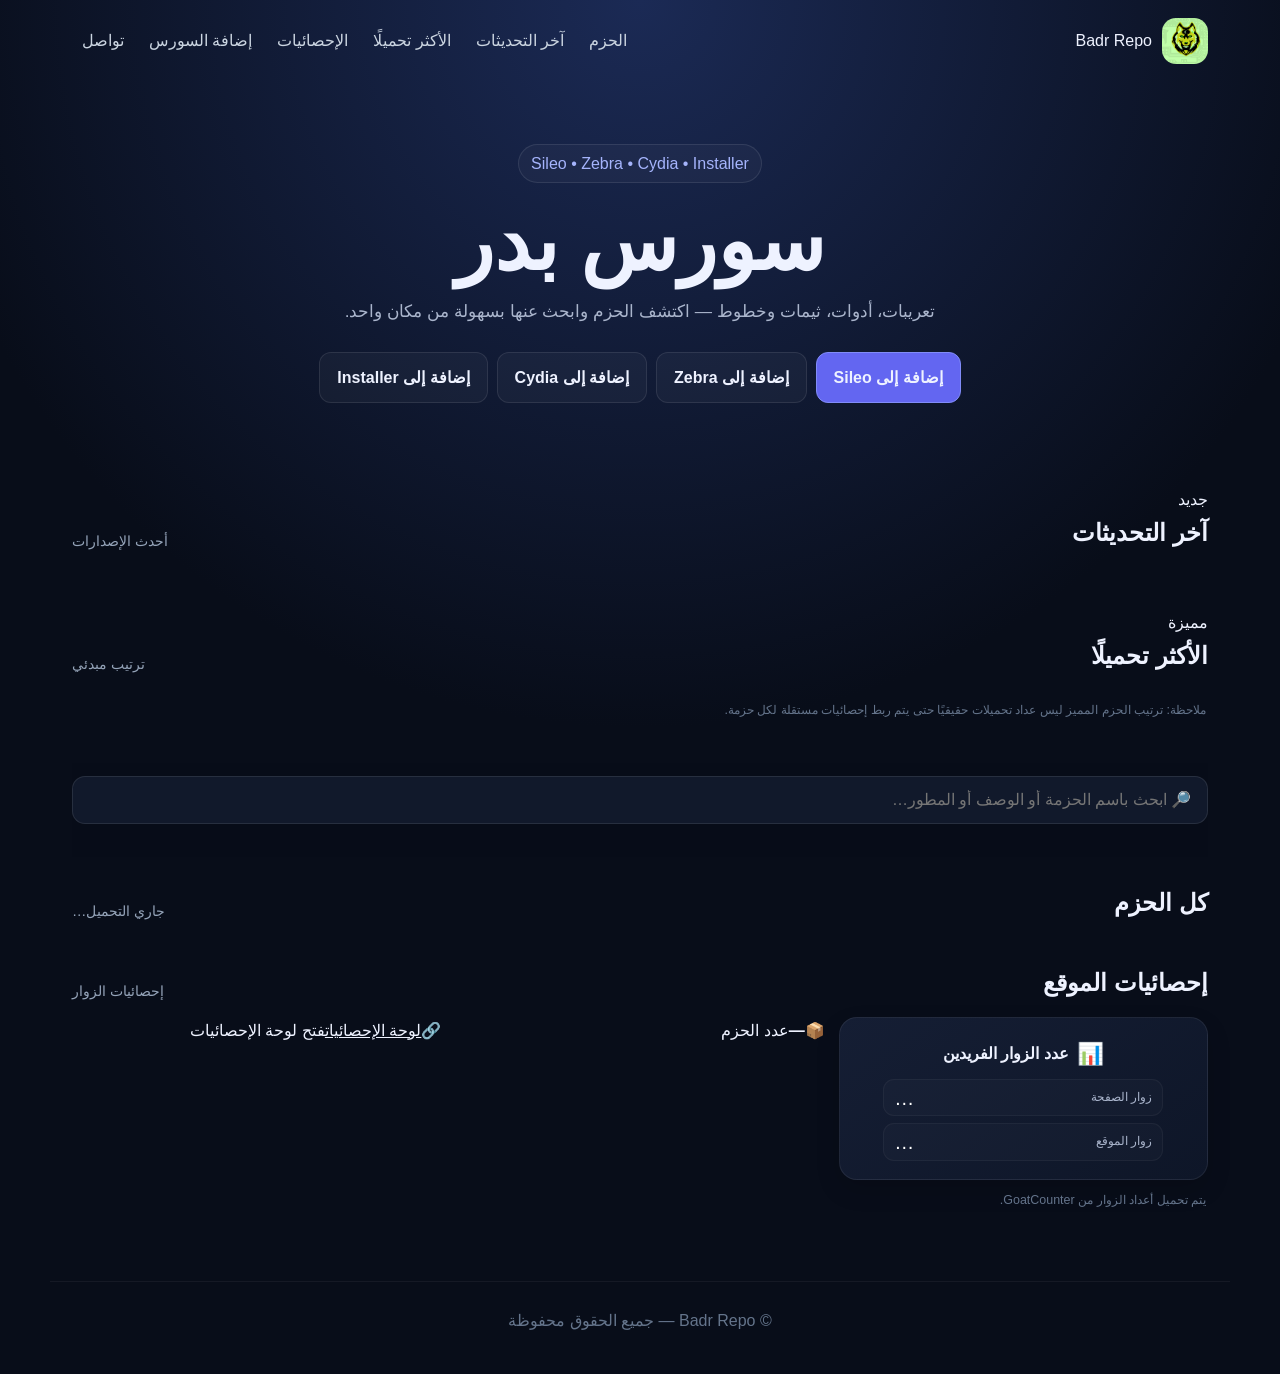
==== index.html @ e394b95b "Restore homepage to original layout while keeping visitor statistics" ====
<!doctype html>
<html lang="ar" dir="rtl">
<head>
  <meta charset="utf-8">
  <meta name="viewport" content="width=device-width,initial-scale=1">
  <meta name="referrer" content="strict-origin-when-cross-origin">
  <meta http-equiv="Content-Security-Policy" content="default-src 'self';img-src 'self' https: data:;style-src 'self' 'unsafe-inline';script-src 'self' https://gc.zgo.at;connect-src 'self' https://badr170.goatcounter.com;frame-src https://badr170.goatcounter.com;frame-ancestors 'none';base-uri 'self';form-action 'self';object-src 'none';upgrade-insecure-requests">
  <meta name="description" content="سورس بدر - تعريبات وأدوات وثيمات وخطوط لأجهزة iOS">
  <title>سورس بدر | Badr Repo</title>
  <link rel="icon" href="assets/images/Neutronfile.png">
  <link rel="stylesheet" href="assets/css/repo.css?v=4">
</head>
<body>
  <div class="repo">
    <nav class="nav">
      <a class="brand" href="./"><img src="assets/images/logo.png" alt="شعار بدر"><span>Badr Repo</span></a>
      <div class="nav-links"><a href="#packages">الحزم</a><a href="#updates">آخر التحديثات</a><a href="#popular">الأكثر تحميلًا</a><a href="#stats">الإحصائيات</a><a href="#add">إضافة السورس</a><a href="https://t.me/BadrBedrro" rel="noopener noreferrer">تواصل</a></div>
    </nav>
    <header class="hero">
      <span class="badge">Sileo • Zebra • Cydia • Installer</span>
      <h1>سورس بدر</h1>
      <p>تعريبات، أدوات، ثيمات وخطوط — اكتشف الحزم وابحث عنها بسهولة من مكان واحد.</p>
      <div id="add" class="actions">
        <a class="btn primary" href="sileo://source/https://badr170.github.io/deno/">إضافة إلى Sileo</a>
        <a class="btn" href="zbra://sources/add/https://badr170.github.io/deno/">إضافة إلى Zebra</a>
        <a class="btn" href="cydia://url/https://cydia.saurik.com/api/share#?source=https://badr170.github.io/deno/">إضافة إلى Cydia</a>
        <a class="btn" href="installer://add/repo=https://badr170.github.io/deno/">إضافة إلى Installer</a>
      </div>
    </header>
    <main id="packages" class="wrap">
      <section id="updates" class="feature-section" aria-labelledby="updates-title">
        <div class="section-head feature-head"><div><span class="eyebrow">جديد</span><h2 id="updates-title">آخر التحديثات</h2></div><span class="count">أحدث الإصدارات</span></div>
        <div id="updates-grid" class="feature-grid" aria-live="polite"></div>
      </section>
      <section id="popular" class="feature-section" aria-labelledby="popular-title">
        <div class="section-head feature-head"><div><span class="eyebrow">مميزة</span><h2 id="popular-title">الأكثر تحميلًا</h2></div><span class="count">ترتيب مبدئي</span></div>
        <div id="popular-grid" class="feature-grid" aria-live="polite"></div>
        <p class="section-note">ملاحظة: ترتيب الحزم المميز ليس عداد تحميلات حقيقيًا حتى يتم ربط إحصائيات مستقلة لكل حزمة.</p>
      </section>
      <section class="package-section">
        <div class="toolbar"><input id="package-search" class="search" type="search" placeholder="🔎 ابحث باسم الحزمة أو الوصف أو المطور…" autocomplete="off" spellcheck="false"><div id="filters" class="filters" aria-label="تصنيفات الحزم"></div></div>
        <div class="section-head"><h2>كل الحزم</h2><span id="count" class="count">جاري التحميل…</span></div>
        <section id="package-grid" class="grid" aria-live="polite"></section>
      </section>
      <section id="stats" class="stats-section" aria-labelledby="stats-title">
        <div class="section-head"><div><h2 id="stats-title">إحصائيات الموقع</h2></div><span class="count">إحصائيات الزوار</span></div>
        <div class="stats-grid">
          <div class="stat-card visit-stat-card" aria-label="إحصائيات الزوار الفريدين">
            <div class="visit-stat-header"><span class="stat-icon">📊</span><strong>عدد الزوار الفريدين</strong></div>
            <div class="visit-count-row"><span class="visit-count-label">زوار الصفحة</span><span id="goatcounter-page-count" class="visit-count-number" aria-live="polite">…</span></div>
            <div class="visit-count-row"><span class="visit-count-label">زوار الموقع</span><span id="goatcounter-total-count" class="visit-count-number" aria-live="polite">…</span></div>
          </div>
          <div class="stat-card"><span class="stat-icon">📦</span><strong id="package-total">—</strong><span>عدد الحزم</span></div>
          <div class="stat-card"><span class="stat-icon">🔗</span><a href="https://badr170.goatcounter.com/" target="_blank" rel="noopener noreferrer">لوحة الإحصائيات</a><span>فتح لوحة الإحصائيات</span></div>
        </div>
        <p id="stats-status" class="section-note">يتم تحميل أعداد الزوار من GoatCounter.</p>
      </section>
    </main>
    <footer class="footer">© Badr Repo — جميع الحقوق محفوظة</footer>
  </div>
  <noscript><div class="noscript">يجب تفعيل JavaScript لعرض الحزم والبحث والتصنيفات.</div></noscript>
  <script data-goatcounter="https://badr170.goatcounter.com/count" async src="https://gc.zgo.at/count.js"></script>
  <script src="assets/js/repo.js?v=11"></script>
</body>
</html>
---- assets/css/repo.css ----
*{box-sizing:border-box}html{scroll-behavior:smooth}body{margin:0;font-family:-apple-system,BlinkMacSystemFont,"Segoe UI",Tahoma,Arial,sans-serif;background:#080d19;color:#eef2ff;line-height:1.7}.repo{min-height:100vh;background:radial-gradient(circle at top,#1b2a55,#080d19 48%)}a{color:inherit}.nav,.hero,.wrap,.footer{max-width:1180px;margin:auto;padding-left:22px;padding-right:22px}.nav{padding-top:18px;padding-bottom:18px;display:flex;justify-content:space-between;align-items:center;gap:16px}.brand{display:flex;align-items:center;gap:10px;text-decoration:none}.brand img{width:46px;height:46px;border-radius:14px}.nav-links{display:flex;gap:5px;flex-wrap:wrap}.nav-links a{padding:8px 10px;border-radius:10px;text-decoration:none;color:#cbd5e1}.nav-links a:hover{background:#ffffff12;color:white}.hero{text-align:center;padding-top:62px;padding-bottom:45px}.badge{display:inline-block;padding:5px 12px;border:1px solid #ffffff18;border-radius:99px;color:#a5b4fc;background:#ffffff08}.hero h1{font-size:clamp(2.3rem,8vw,5rem);line-height:1.05;margin:18px 0 12px}.hero p{max-width:700px;margin:0 auto 25px;color:#aab5cc;font-size:1.08rem}.actions{display:flex;justify-content:center;gap:9px;flex-wrap:wrap}.btn{display:inline-flex;padding:11px 17px;border-radius:12px;text-decoration:none;font-weight:700;border:1px solid #ffffff18;background:#ffffff09}.btn.primary{background:#6366f1;border-color:#818cf8}.wrap{padding-top:12px;padding-bottom:70px}.feature-section{margin:0 0 42px}.package-section{margin-top:18px}.feature-head{margin-bottom:15px}.feature-head h2{margin:3px 0 0}.section-note{margin:10px 2px 0;color:#64748b;font-size:.78rem}.toolbar{position:sticky;top:0;z-index:5;padding:13px 0;background:#080d19ee;backdrop-filter:blur(12px)}.search{width:100%;padding:14px 16px;border:1px solid #ffffff18;border-radius:13px;background:#11192b;color:#fff;outline:0;font-size:1rem}.search:focus{border-color:#818cf8}.filters{display:flex;gap:8px;overflow:auto;padding:10px 0}.filter{white-space:nowrap;border:1px solid #ffffff16;background:#ffffff08;color:#cbd5e1;border-radius:99px;padding:7px 13px;cursor:pointer}.filter.active,.filter:hover{background:#6366f1;color:#fff}.section-head{display:flex;justify-content:space-between;align-items:end;margin:26px 0 13px}.section-head h2{margin:0}.count{color:#94a3b8;font-size:.9rem}.feature-grid{display:grid;grid-template-columns:repeat(3,minmax(0,1fr));gap:18px}.grid{display:grid;grid-template-columns:repeat(auto-fill,minmax(245px,1fr));gap:14px}.card{position:relative;display:block;background:#11192b;border:1px solid #ffffff10;border-radius:17px;padding:17px;transition:.2s;text-decoration:none !important;color:inherit}.card:hover{transform:translateY(-3px);border-color:#818cf84d}.featured-card{overflow:hidden}.featured-card:before{content:"";position:absolute;inset:0 0 auto;height:2px;background:#6366f1;opacity:.8}.card-link{display:block;text-decoration:none !important;padding-bottom:48px}.card h3,.card .meta,.card .desc,.card span,.card div{ text-decoration:none !important; text-decoration-line:none !important; -webkit-text-decoration-line:none !important}.card-top{display:flex;gap:12px;align-items:center}.icon{width:52px;height:52px;border-radius:14px;background:#202b45;display:grid;place-items:center;flex:0 0 52px;overflow:hidden}.icon img{width:100%;height:100%;object-fit:cover}.card h3{margin:0;font-size:1rem}.meta{color:#818cf8;font-size:.78rem}.desc{color:#aab5cc;font-size:.9rem;min-height:50px;margin:13px 0}.tags{display:flex;gap:6px;flex-wrap:wrap}.tag{font-size:.72rem;color:#cbd5e1;background:#ffffff08;padding:3px 8px;border-radius:7px}.install-btn{position:absolute;bottom:14px;right:14px;left:14px;display:flex;align-items:center;justify-content:center;padding:9px 12px;border-radius:10px;background:#6366f1;color:#fff;text-decoration:none !important;font-weight:800;font-size:.88rem;transition:.2s}.install-btn:hover{background:#818cf8;transform:translateY(-1px)}.empty,.loading{text-align:center;padding:45px;color:#94a3b8}.footer{padding-top:25px;padding-bottom:40px;border-top:1px solid #ffffff0d;color:#64748b;text-align:center}.noscript{position:fixed;inset:auto 12px 12px 12px;z-index:20;padding:12px;border-radius:12px;background:#11192b;color:#fff;text-align:center}.back{display:inline-block;margin:10px 0 18px;color:#a5b4fc;text-decoration:none !important}.detail-card{background:#11192b;border:1px solid #ffffff10;border-radius:22px;padding:28px}.detail-hero{display:flex;gap:24px;align-items:center}.detail-icon{width:110px;height:110px;border-radius:24px;background:#202b45;display:grid;place-items:center;overflow:hidden;font-size:3rem;flex:0 0 110px}.detail-icon img{width:100%;height:100%;object-fit:cover}.detail-hero h1{font-size:clamp(2rem,5vw,3.4rem);margin:4px 0}.detail-id{color:#818cf8;direction:ltr;text-align:right}.detail-desc{color:#aab5cc;max-width:800px}.detail-actions{display:flex;gap:9px;flex-wrap:wrap;margin:25px 0}.info-grid{display:grid;grid-template-columns:repeat(3,minmax(0,1fr));gap:12px}.info-grid>div{padding:15px;border:1px solid #ffffff0d;border-radius:14px;background:#ffffff05}.info-grid span{display:block;color:#64748b;font-size:.78rem}.info-grid strong{display:block;margin-top:4px;overflow-wrap:anywhere}.package-detail .feature-section{margin-top:35px}@media(max-width:850px){.feature-grid{grid-template-columns:repeat(2,minmax(0,1fr))}.info-grid{grid-template-columns:repeat(2,minmax(0,1fr))}}@media(max-width:650px){.nav-links{display:none}.hero{padding-top:40px}.feature-grid,.info-grid{grid-template-columns:1fr}.grid{grid-template-columns:1fr}.section-head{align-items:center}.detail-card{padding:20px}.detail-hero{align-items:flex-start;flex-direction:column}.detail-icon{width:88px;height:88px;flex-basis:88px}.detail-actions .btn{width:100%;justify-content:center}}
.feature-grid .featured-card{min-height:250px;padding:20px;background:linear-gradient(145deg,#151e34,#0e1628);border:1px solid #ffffff12;border-radius:22px;box-shadow:0 12px 30px #00000022;display:flex;flex-direction:column;isolation:isolate}.feature-grid .featured-card:after{content:"";position:absolute;inset:1px;border-radius:21px;background:linear-gradient(135deg,#818cf81a,transparent 45%,#ffffff03);pointer-events:none;z-index:-1}.feature-grid .featured-card:before{height:3px;background:linear-gradient(90deg,#6366f1,#818cf8);opacity:1}.feature-grid .featured-card:hover{transform:translateY(-6px);border-color:#818cf866;box-shadow:0 18px 38px #0000003d}.feature-grid .featured-card .card-top{align-items:center;gap:14px;margin-bottom:2px}.feature-grid .featured-card .icon{width:64px;height:64px;flex-basis:64px;border-radius:18px;background:#202b45;border:1px solid #ffffff10;box-shadow:0 8px 18px #00000025}.feature-grid .featured-card .icon img{border-radius:18px}.feature-grid .featured-card h3{font-size:1.08rem;line-height:1.45;font-weight:800;letter-spacing:.1px}.feature-grid .featured-card .meta{display:inline-block;margin-top:5px;padding:3px 9px;border-radius:999px;background:#6366f11a;color:#a5b4fc;font-weight:700}.feature-grid .featured-card .desc{font-size:.94rem;line-height:1.85;margin:16px 0 14px;color:#b8c2d8;min-height:54px;display:-webkit-box;-webkit-line-clamp:2;-webkit-box-orient:vertical;overflow:hidden}.feature-grid .featured-card .tags{margin-top:auto;margin-bottom:56px}.feature-grid .featured-card .tag{border:1px solid #ffffff0d;background:#ffffff07;color:#94a3b8;border-radius:999px;padding:4px 9px}.feature-grid .featured-card .install-btn{right:20px;left:20px;bottom:18px;border:1px solid #818cf84d;border-radius:12px;background:linear-gradient(135deg,#6366f1,#4f46e5);box-shadow:0 8px 18px #4f46e52e}.feature-grid .featured-card .install-btn:hover{background:linear-gradient(135deg,#818cf8,#6366f1);box-shadow:0 10px 22px #6366f14d}.feature-grid .featured-card a,.feature-grid .featured-card h3,.feature-grid .featured-card span,.feature-grid .featured-card div{text-decoration:none!important;-webkit-text-decoration-line:none!important}
.stats-grid{display:grid;grid-template-columns:repeat(3,minmax(0,1fr));gap:14px}.stat-card{min-width:0}.visit-stat-card{min-height:150px;padding:18px;border-radius:18px;background:linear-gradient(145deg,#151e34,#0e1628);border:1px solid #ffffff12;box-shadow:0 10px 24px #00000022;display:flex;flex-direction:column;justify-content:center;align-items:center;text-align:center;overflow:hidden}.visit-stat-header{width:100%;display:flex;align-items:center;justify-content:center;gap:8px;font-size:1rem}.visit-stat-header .stat-icon{font-size:1.35rem}.visit-count-row{width:min(100%,280px);display:flex;align-items:center;justify-content:space-between;gap:14px;margin-top:7px;padding:7px 10px;border-radius:11px;background:#ffffff05;border:1px solid #ffffff0b}.visit-count-label{color:#aab5cc;font-size:.78rem}.visit-count-number{color:#fff;font-size:1.25rem;line-height:1;font-variant-numeric:tabular-nums;direction:ltr}.visit-stat-total{color:#aab5cc;font-size:.85rem;margin-top:1px}.goatcounter-visits{min-height:0;width:100%;display:flex;align-items:center;justify-content:center;margin:0}.goatcounter-visits svg{display:block;max-width:100%;height:auto}@media(max-width:850px){.feature-grid .featured-card{min-height:240px}.stats-grid{grid-template-columns:repeat(2,minmax(0,1fr))}.visit-stat-card{grid-column:1/-1}}@media(max-width:650px){.feature-grid .featured-card{min-height:225px;padding:18px;border-radius:19px}.feature-grid .featured-card:after{border-radius:18px}.feature-grid .featured-card .icon{width:58px;height:58px;flex-basis:58px}.feature-grid .featured-card .icon img{border-radius:16px}.feature-grid .featured-card .desc{font-size:.9rem}.feature-grid .featured-card .install-btn{right:18px;left:18px;bottom:16px}.stats-grid{grid-template-columns:1fr}.visit-stat-card{grid-column:auto;min-height:140px}}
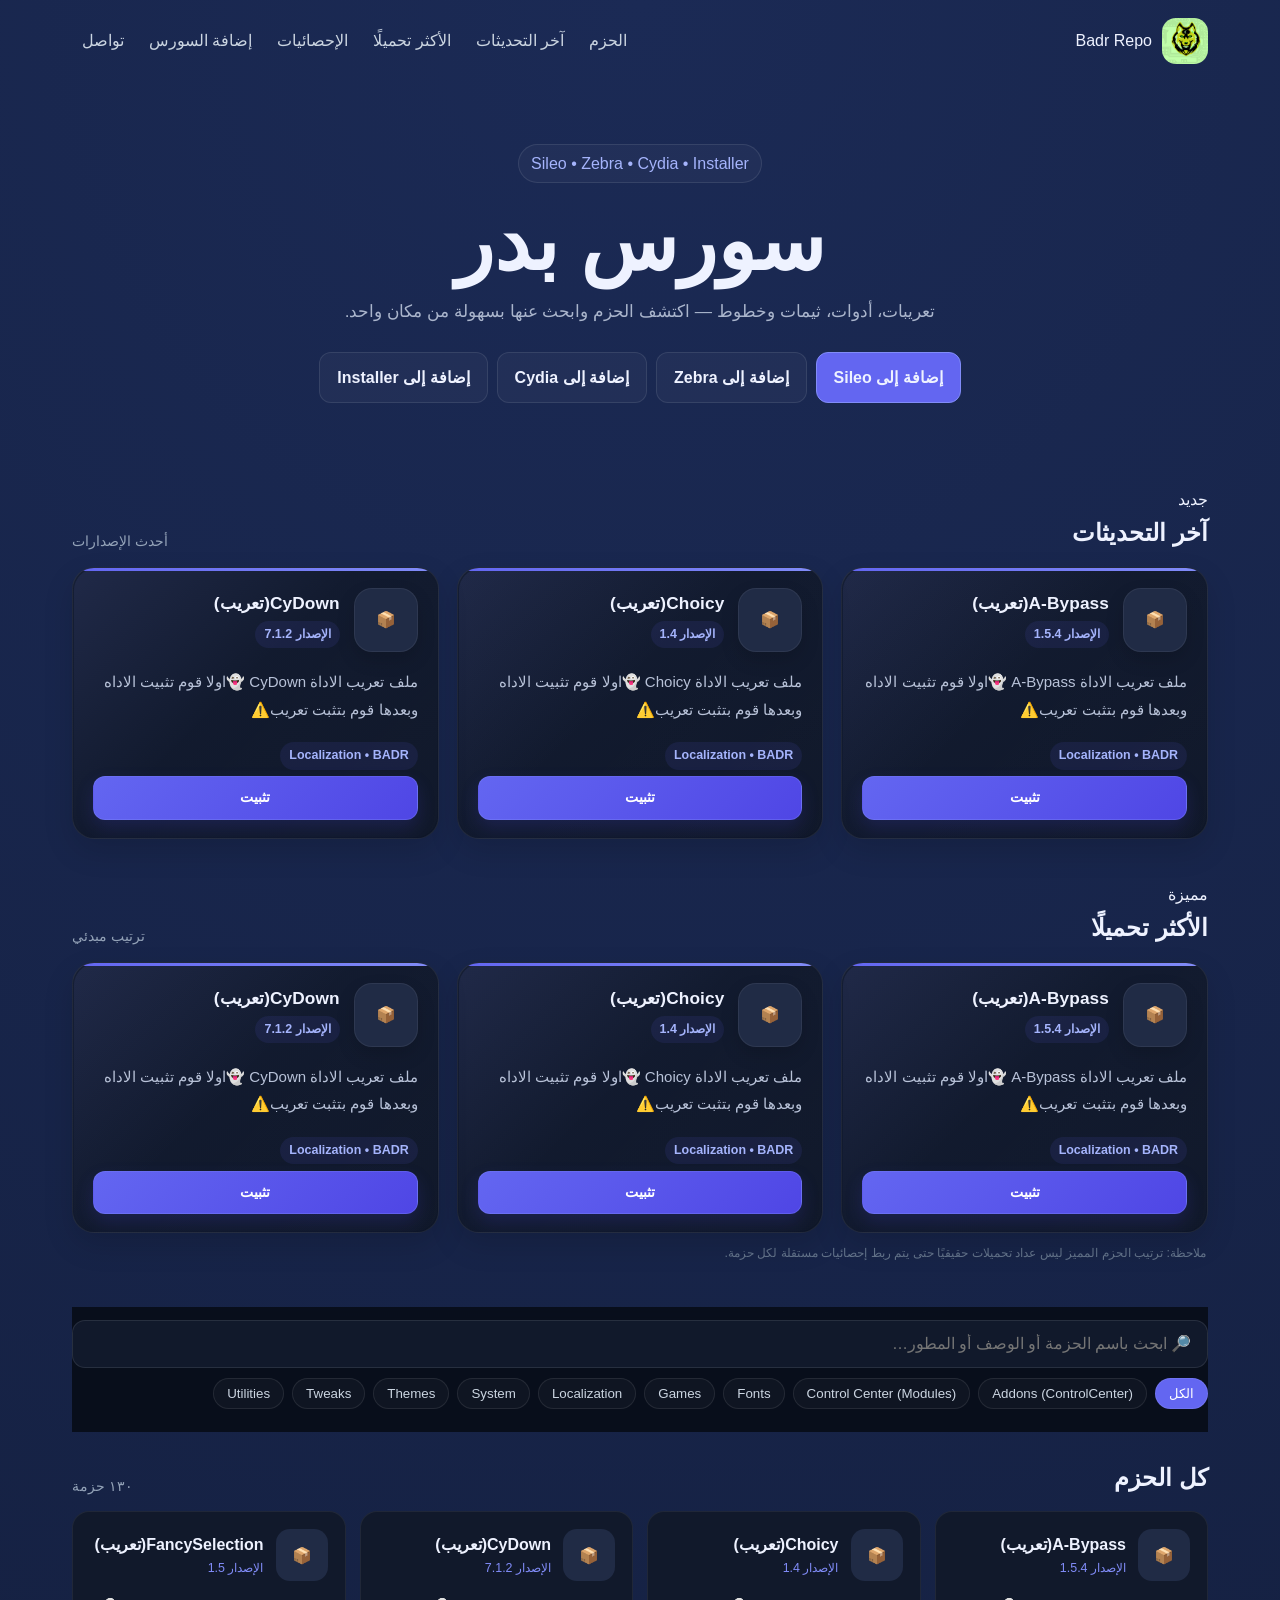
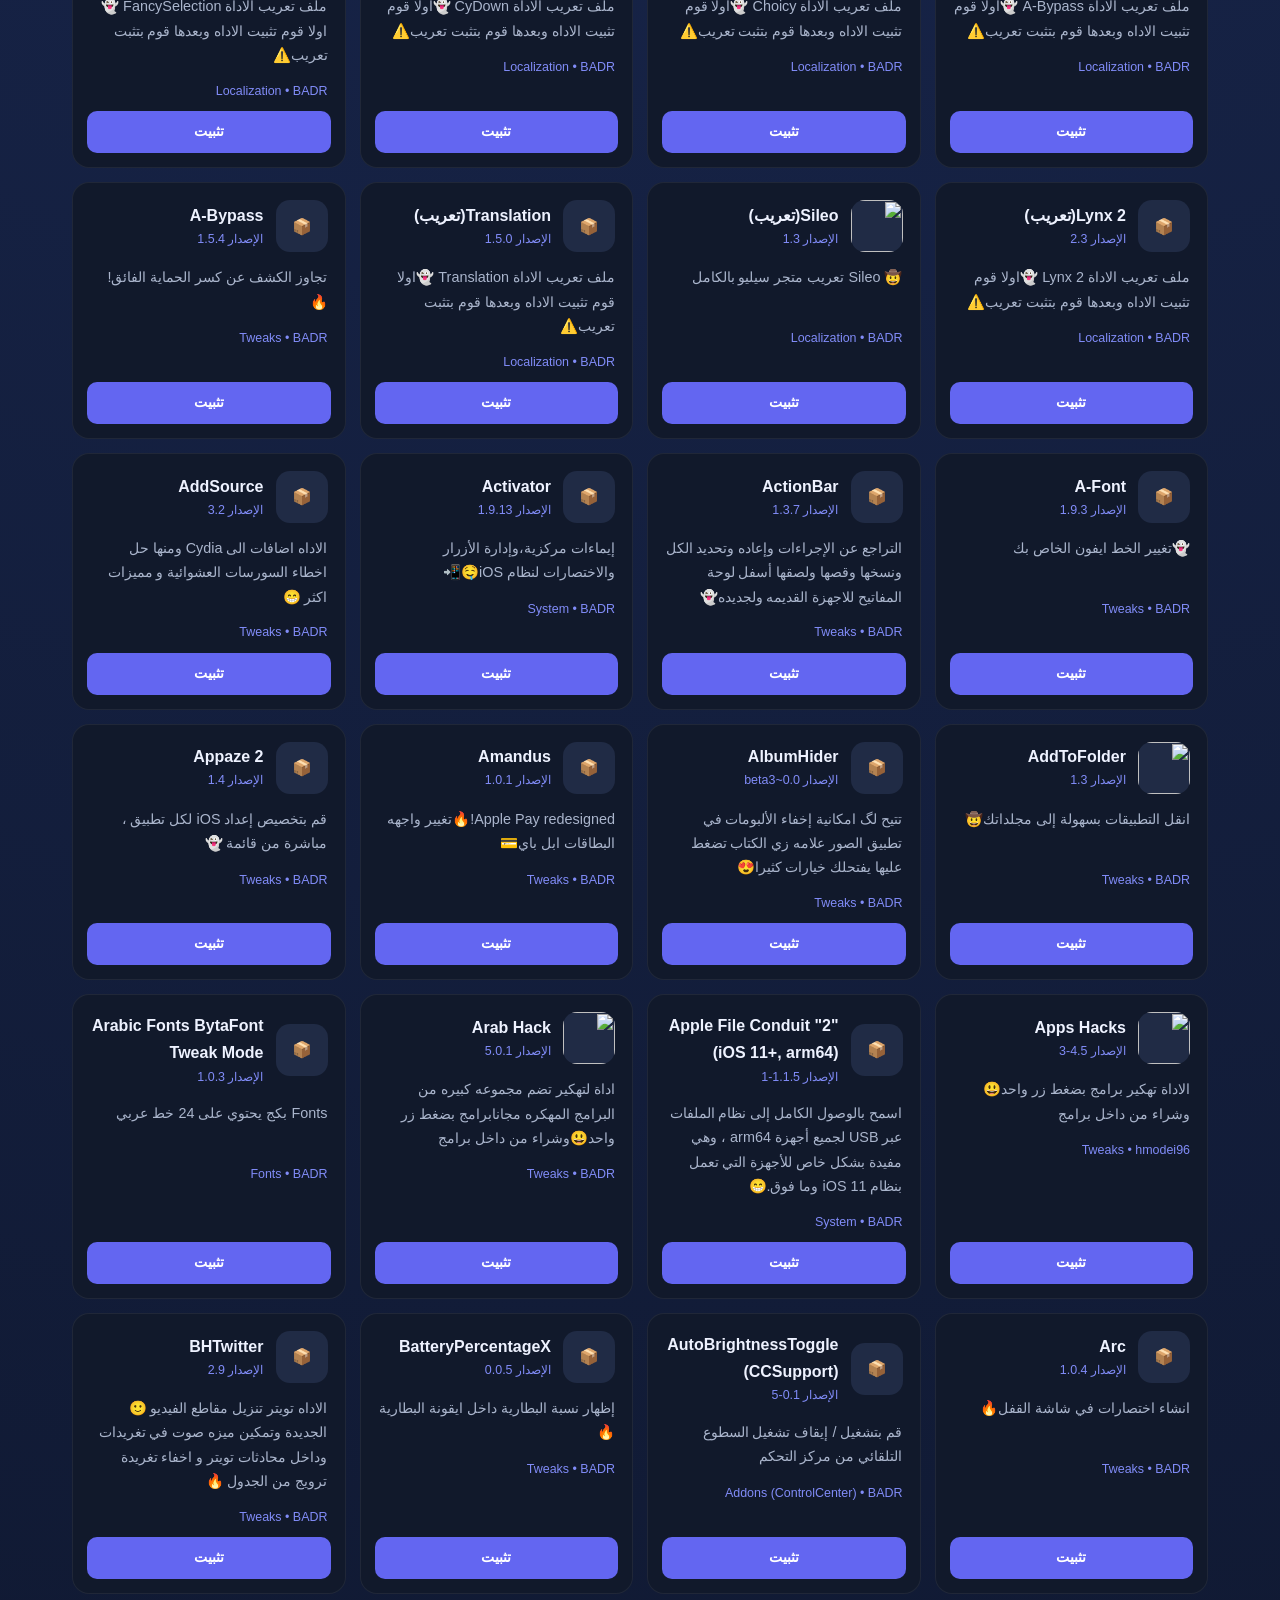
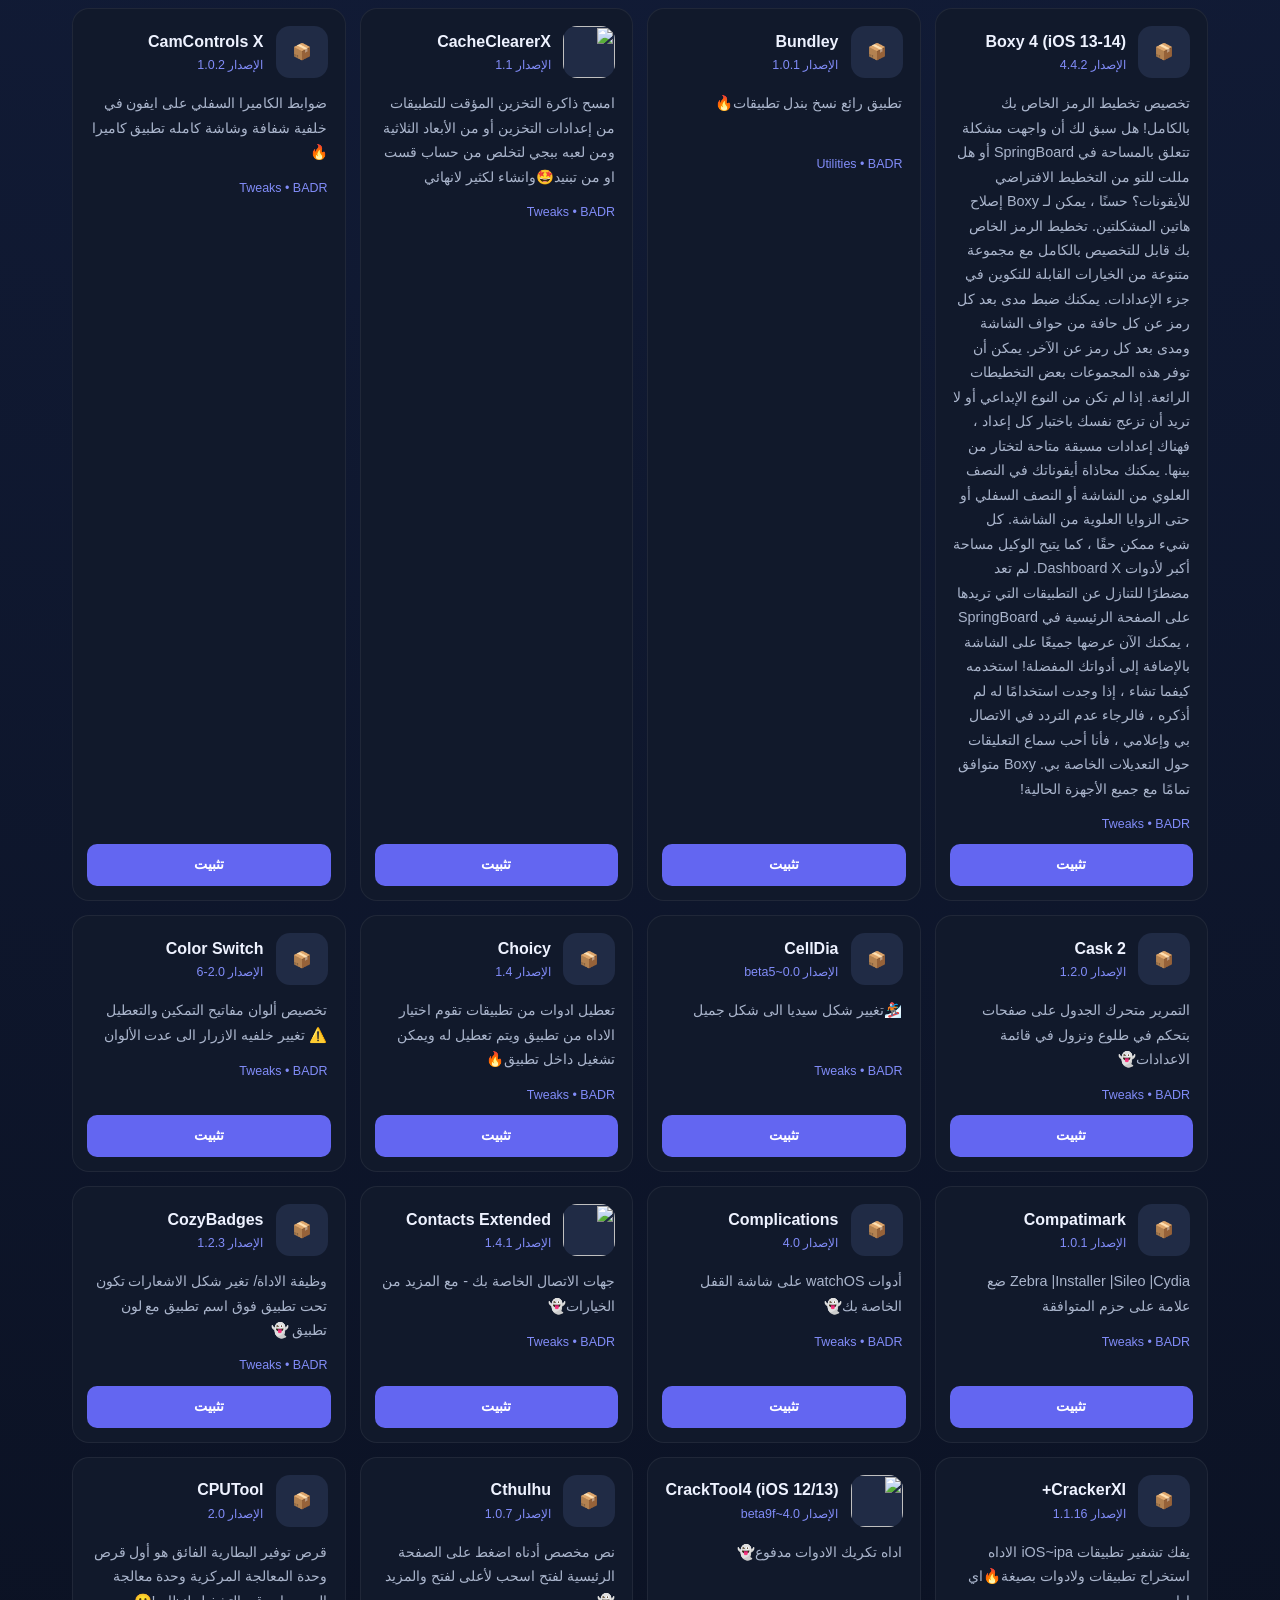
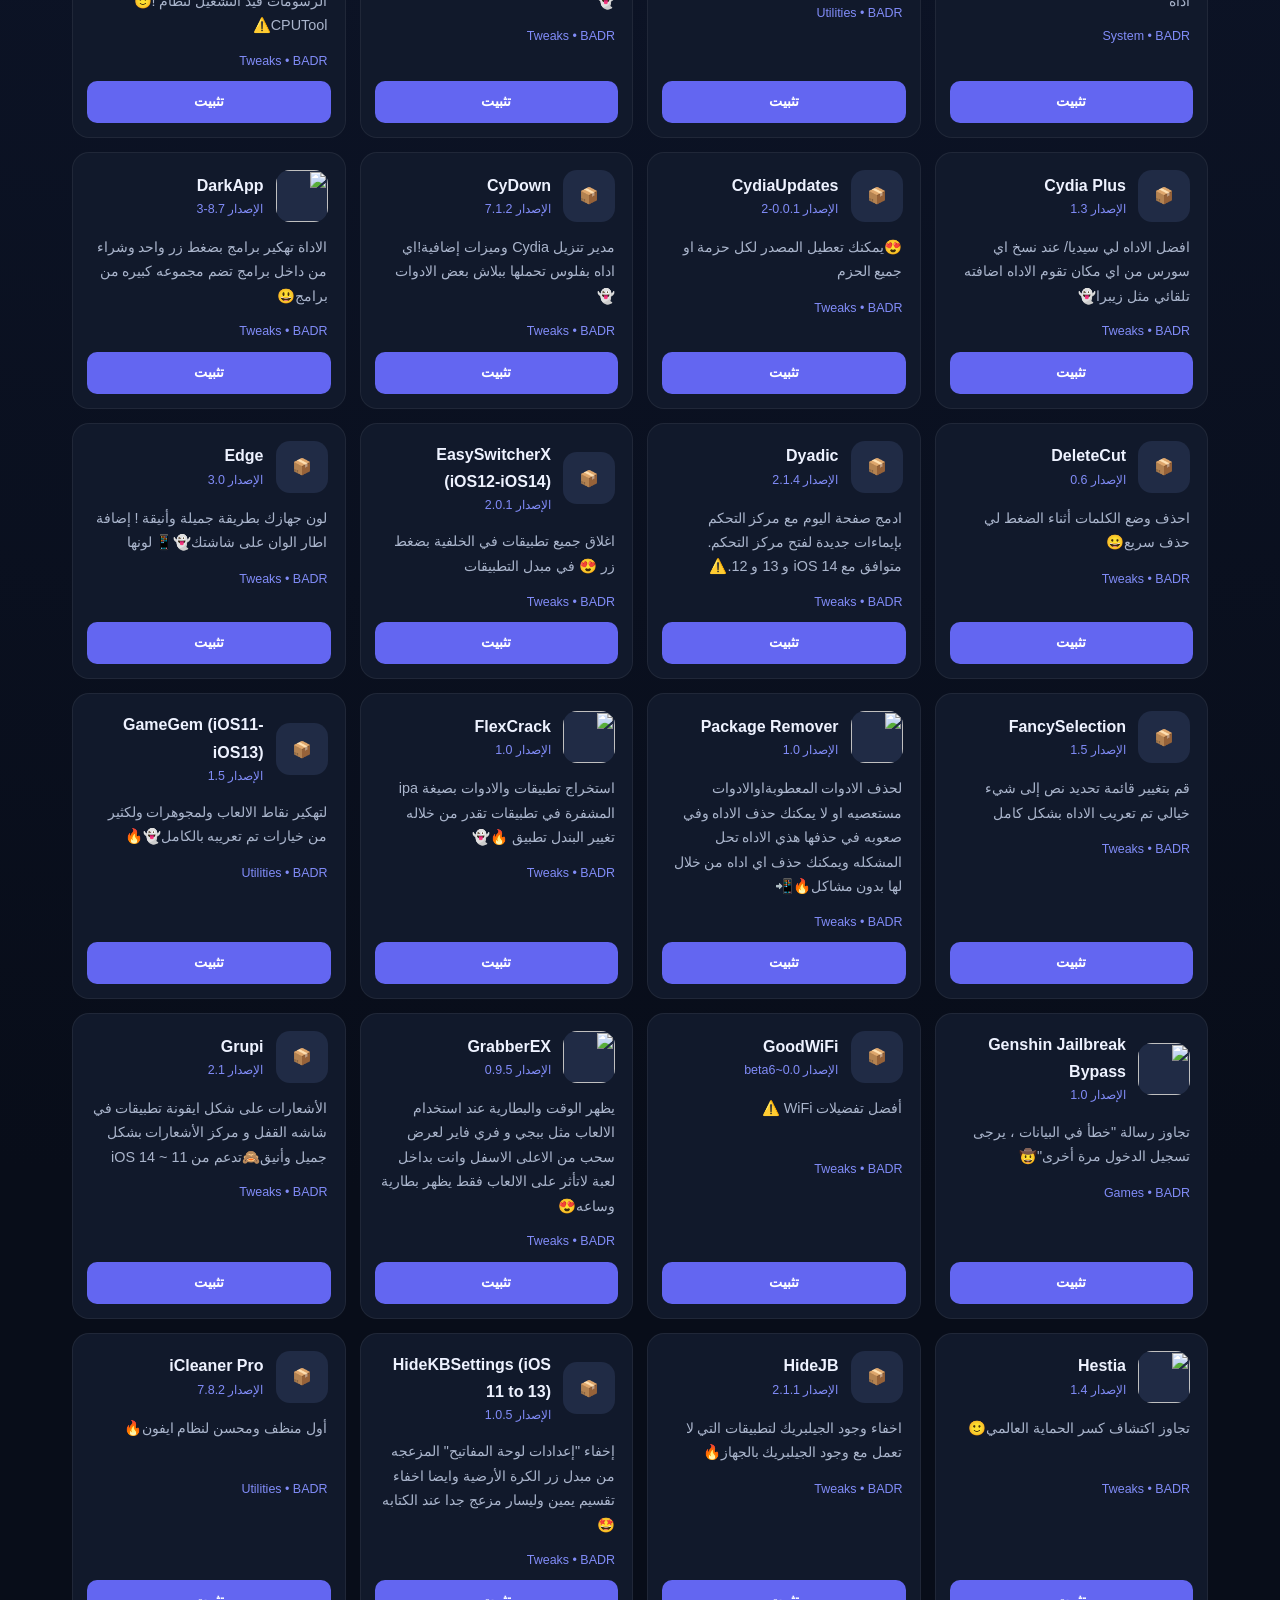
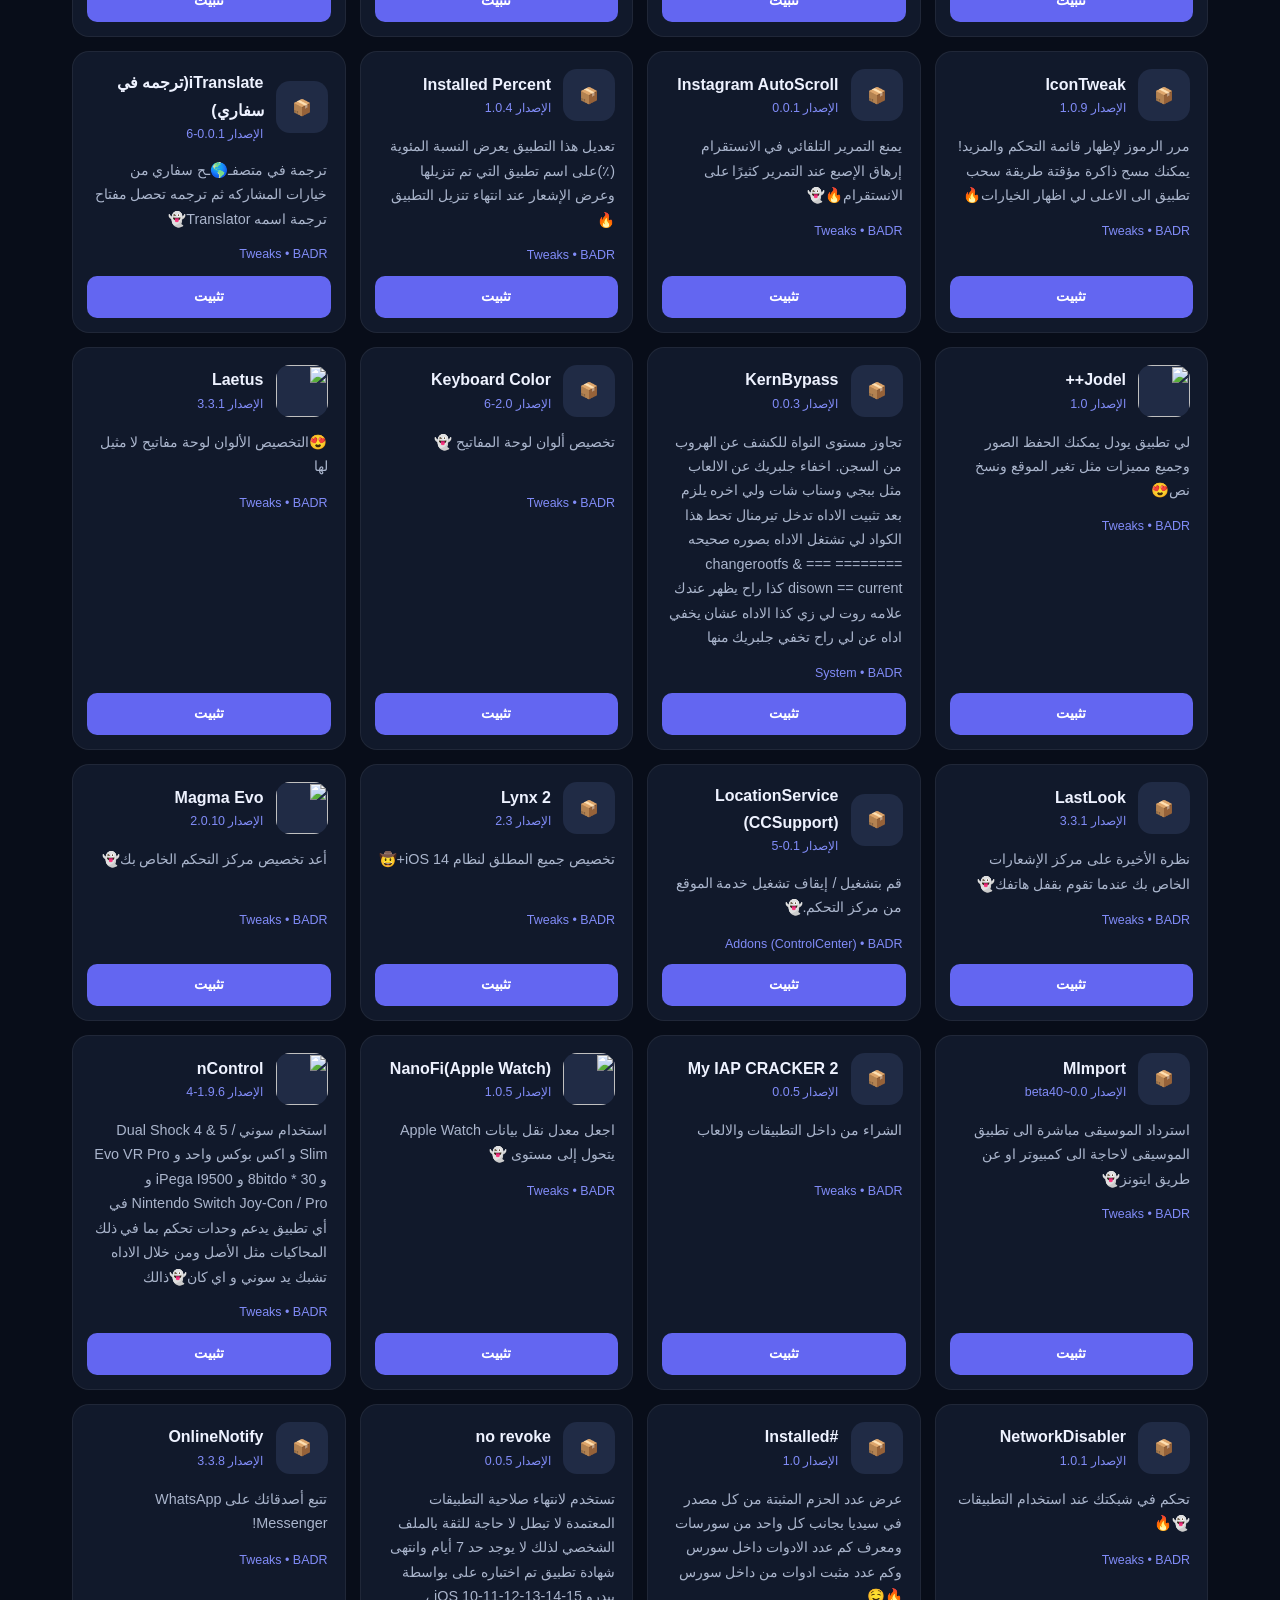
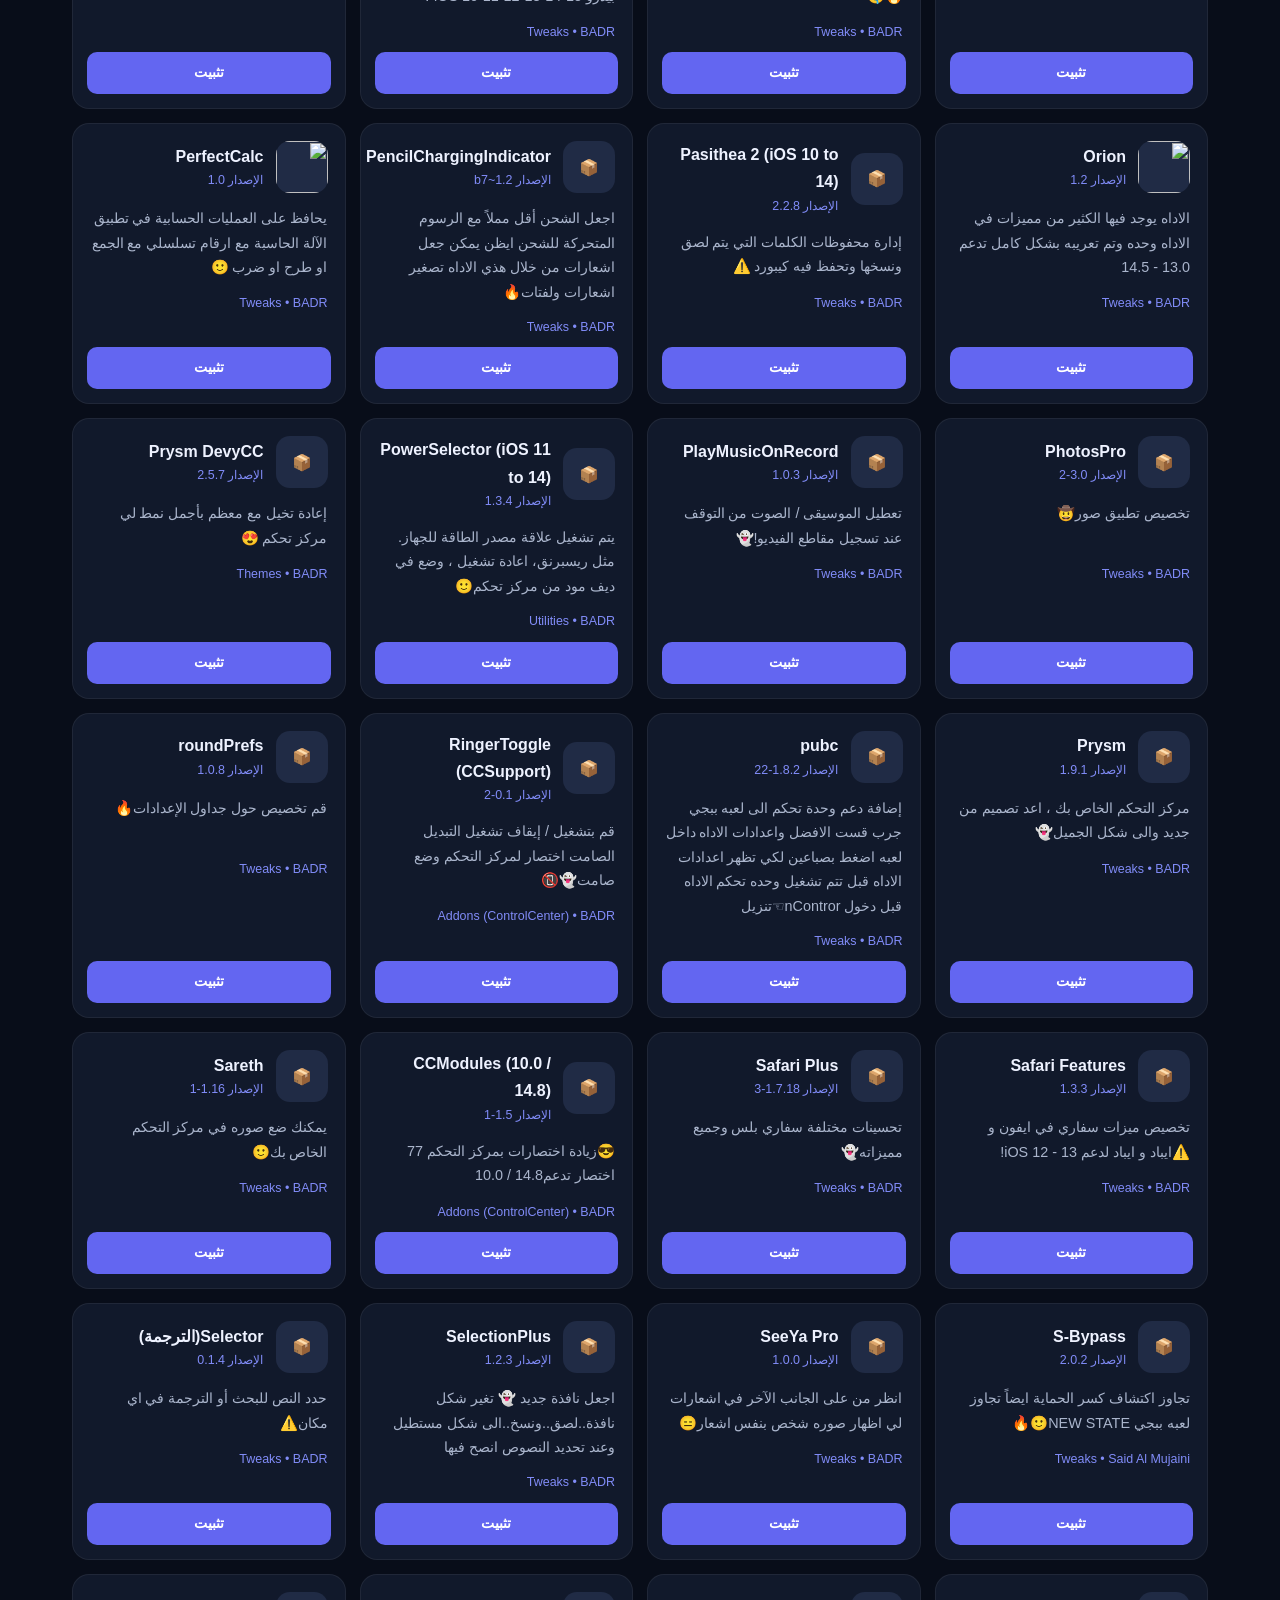
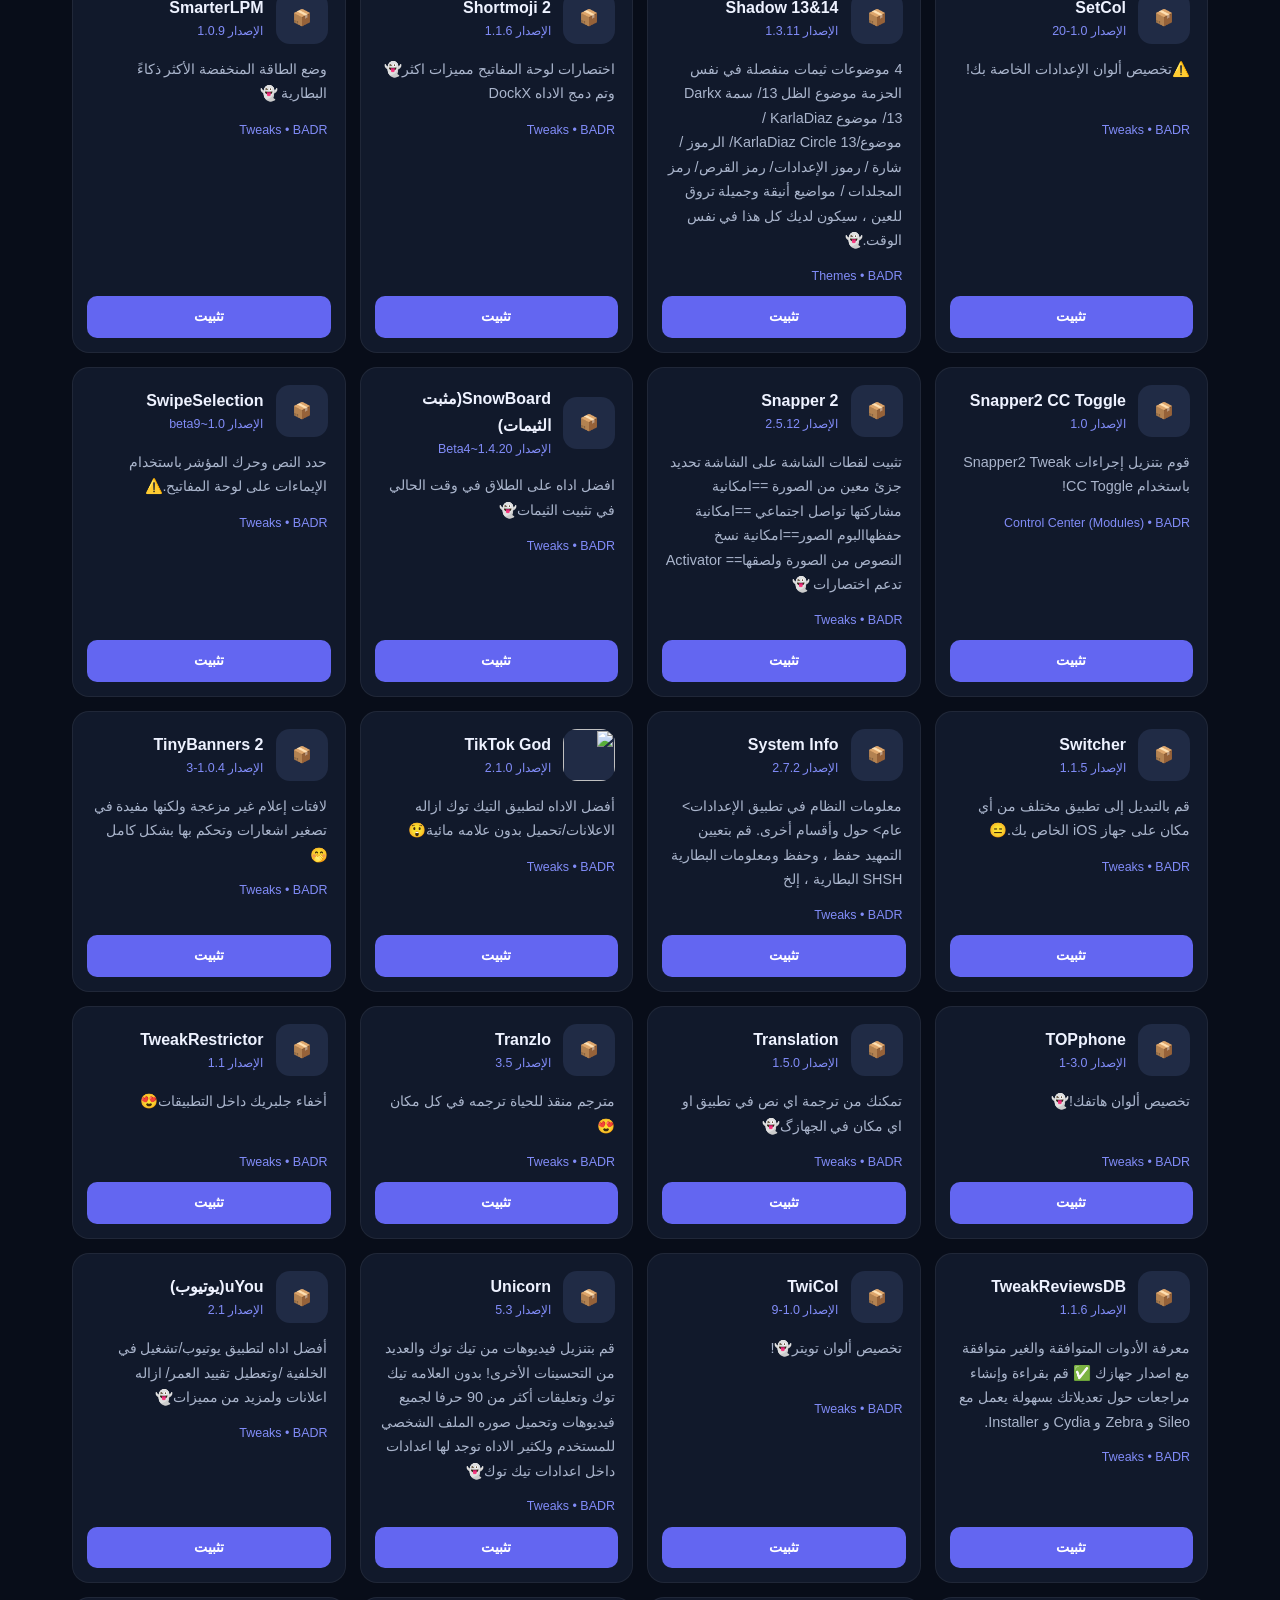
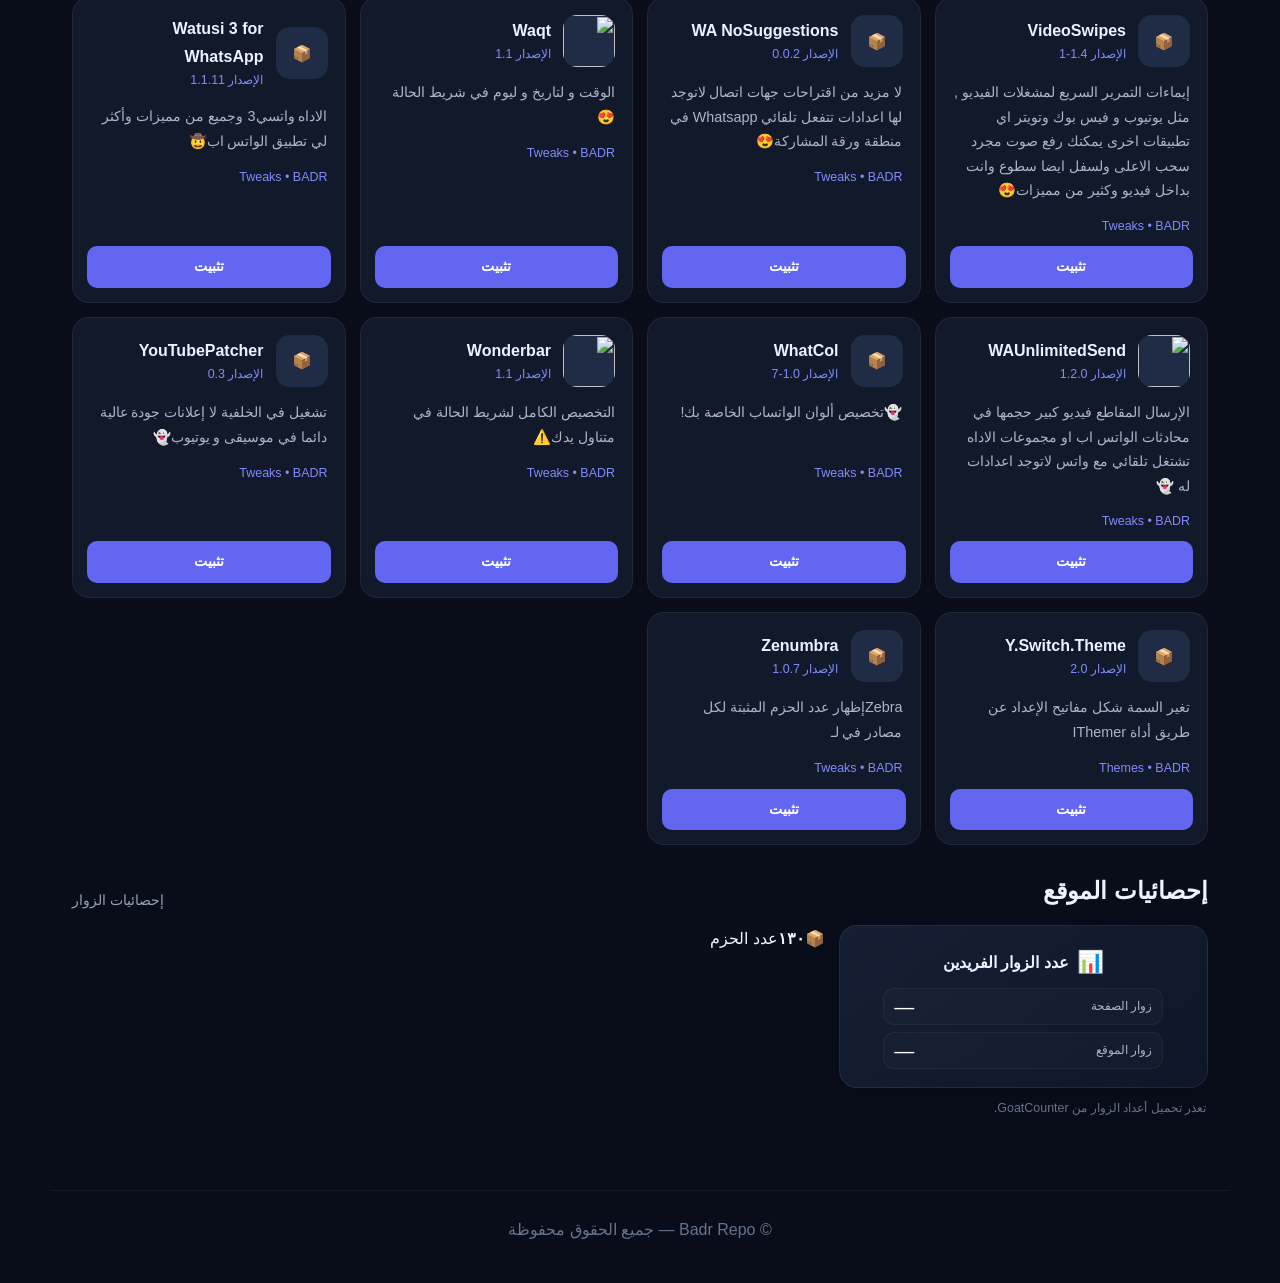
==== commit 89cd2f86: "إزالة رابط لوحة الإحصائيات من الصفحة الرئيسية" ====
--- a/index.html
+++ b/index.html
@@ -51,7 +51,6 @@
             <div class="visit-count-row"><span class="visit-count-label">زوار الموقع</span><span id="goatcounter-total-count" class="visit-count-number" aria-live="polite">…</span></div>
           </div>
           <div class="stat-card"><span class="stat-icon">📦</span><strong id="package-total">—</strong><span>عدد الحزم</span></div>
-          <div class="stat-card"><span class="stat-icon">🔗</span><a href="https://badr170.goatcounter.com/" target="_blank" rel="noopener noreferrer">لوحة الإحصائيات</a><span>فتح لوحة الإحصائيات</span></div>
         </div>
         <p id="stats-status" class="section-note">يتم تحميل أعداد الزوار من GoatCounter.</p>
       </section>
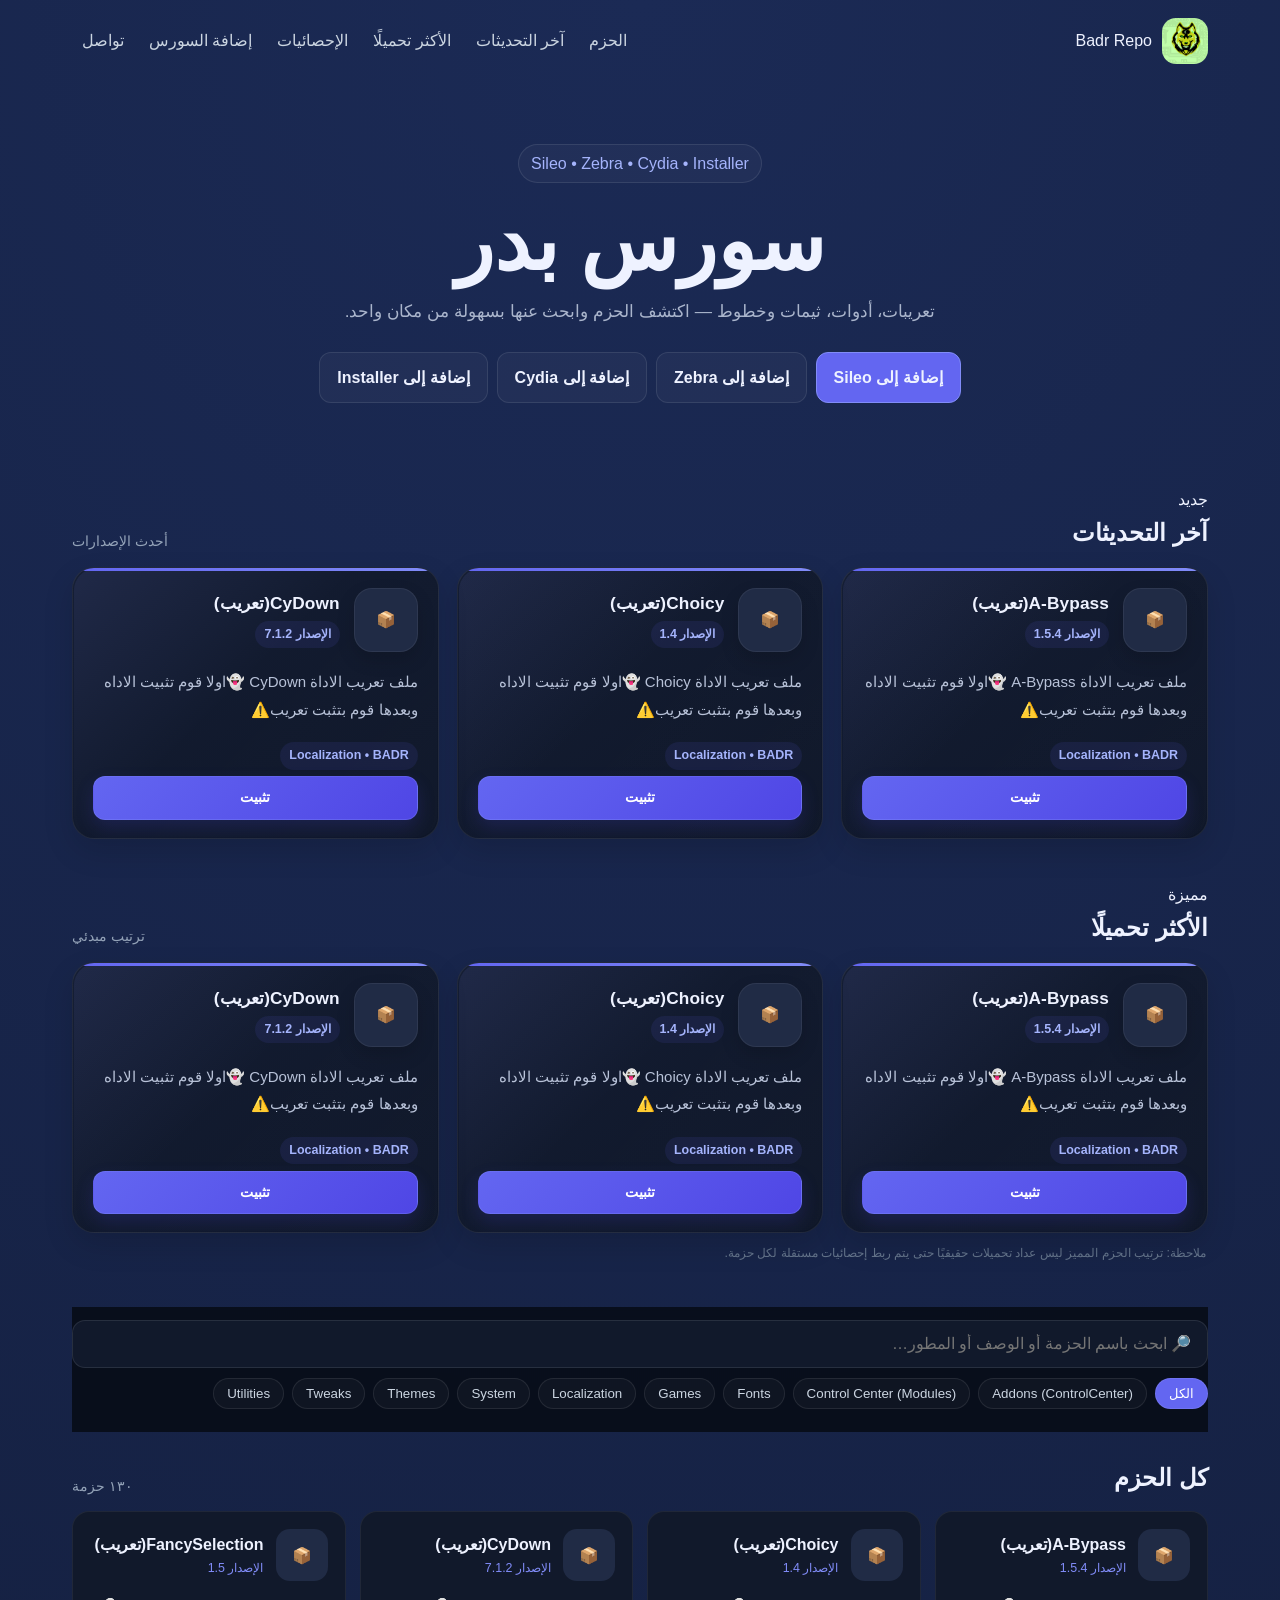
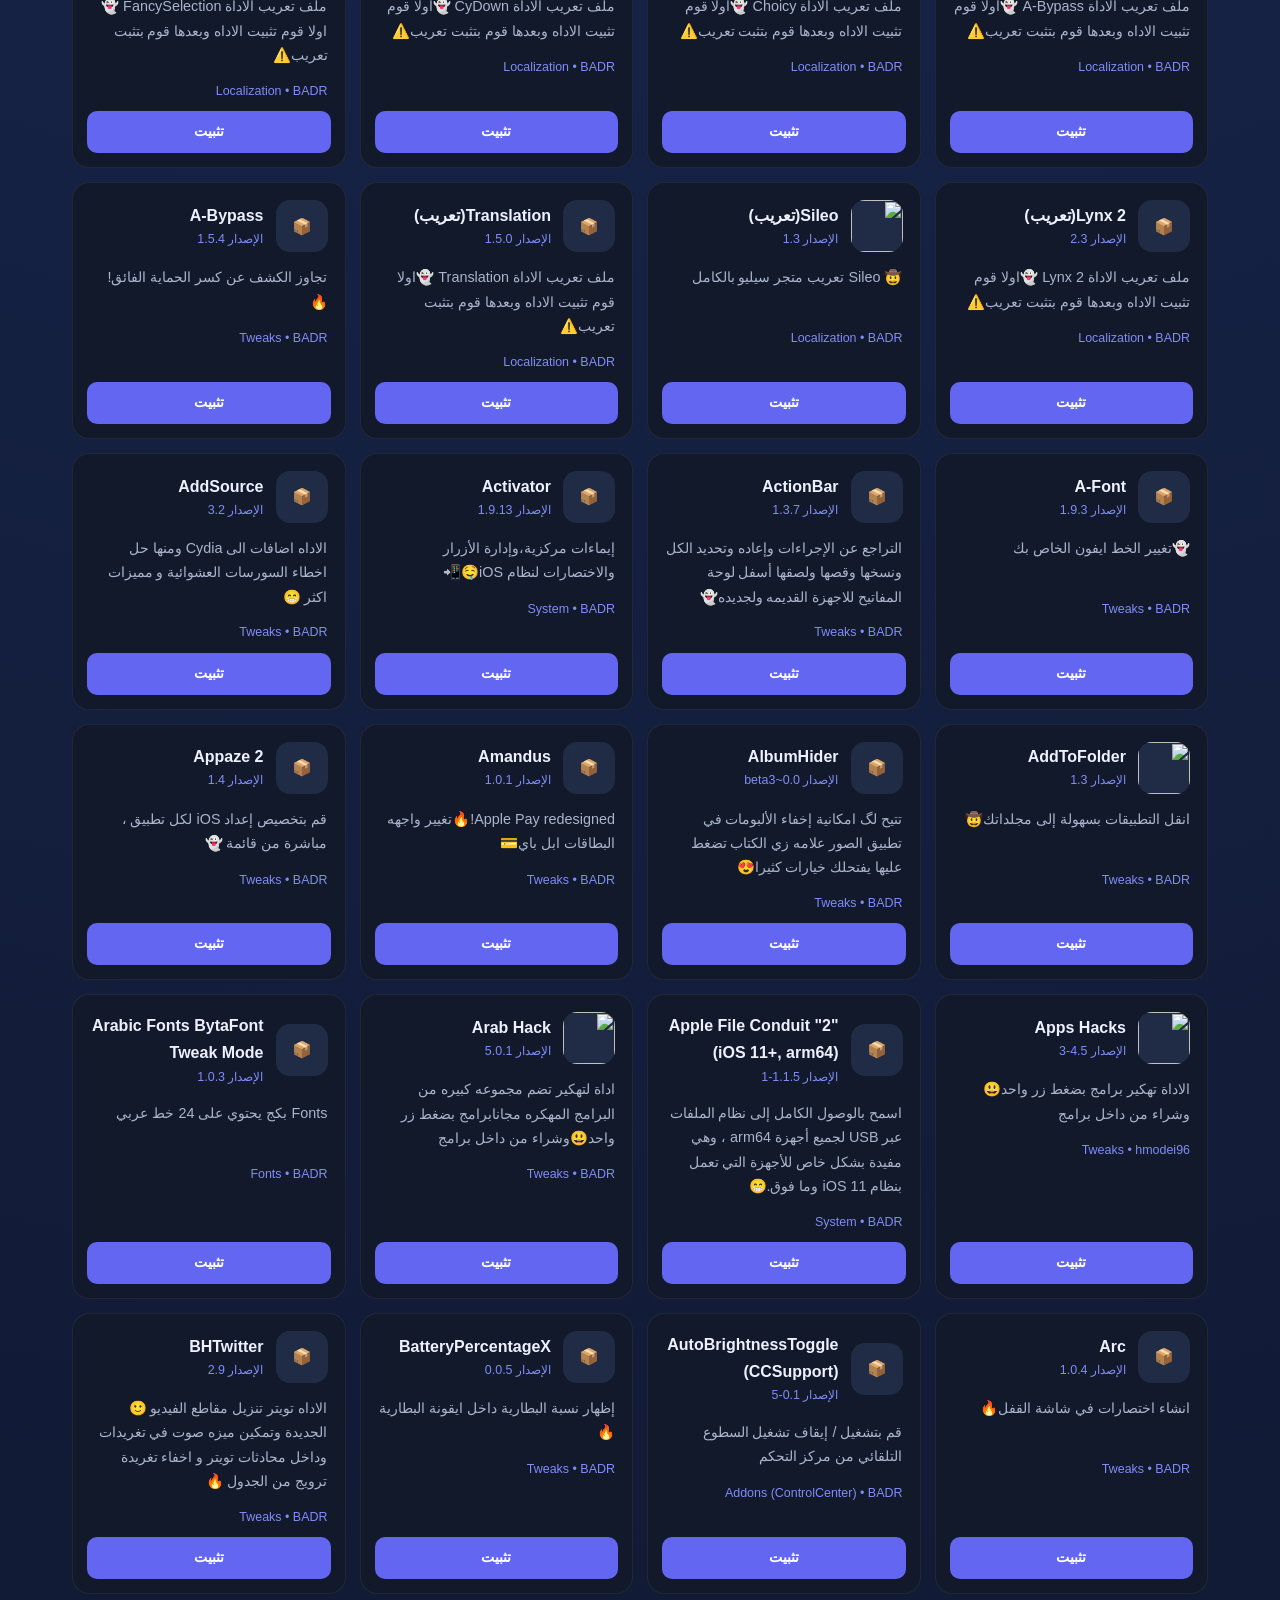
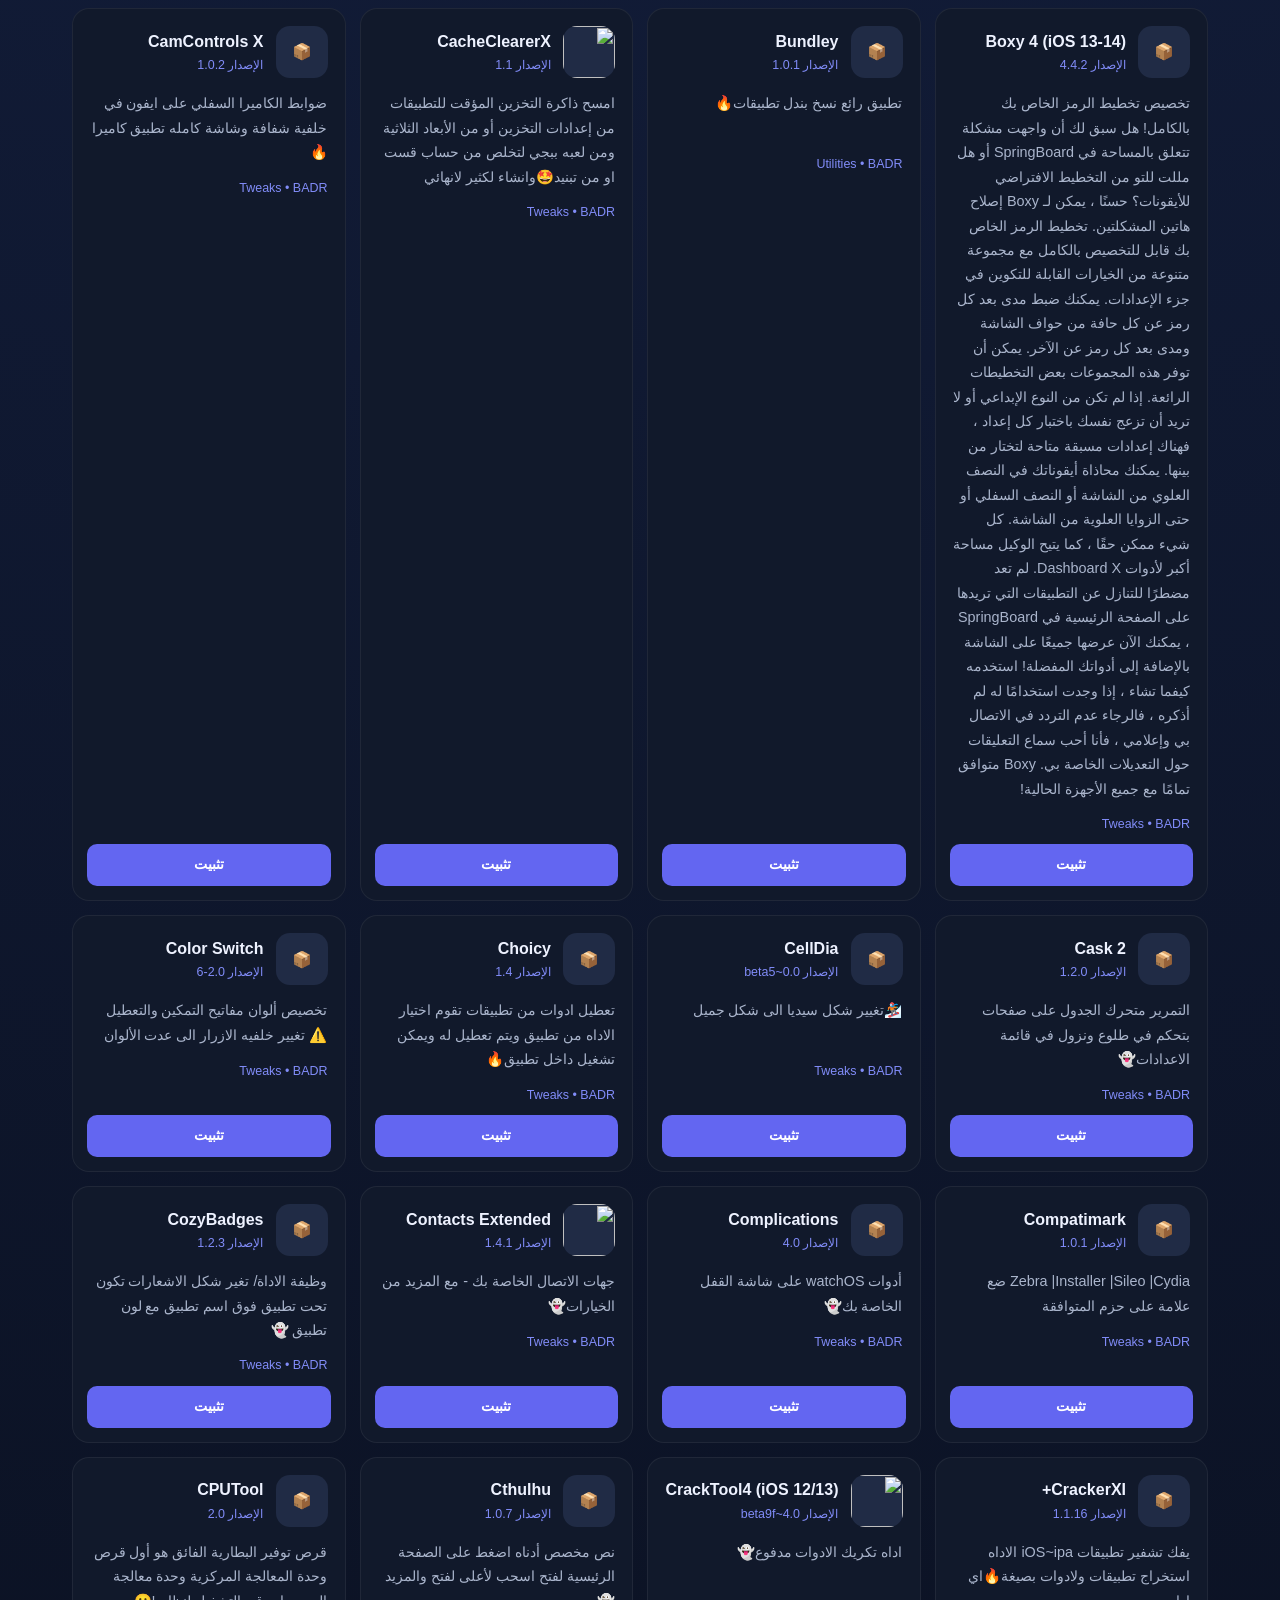
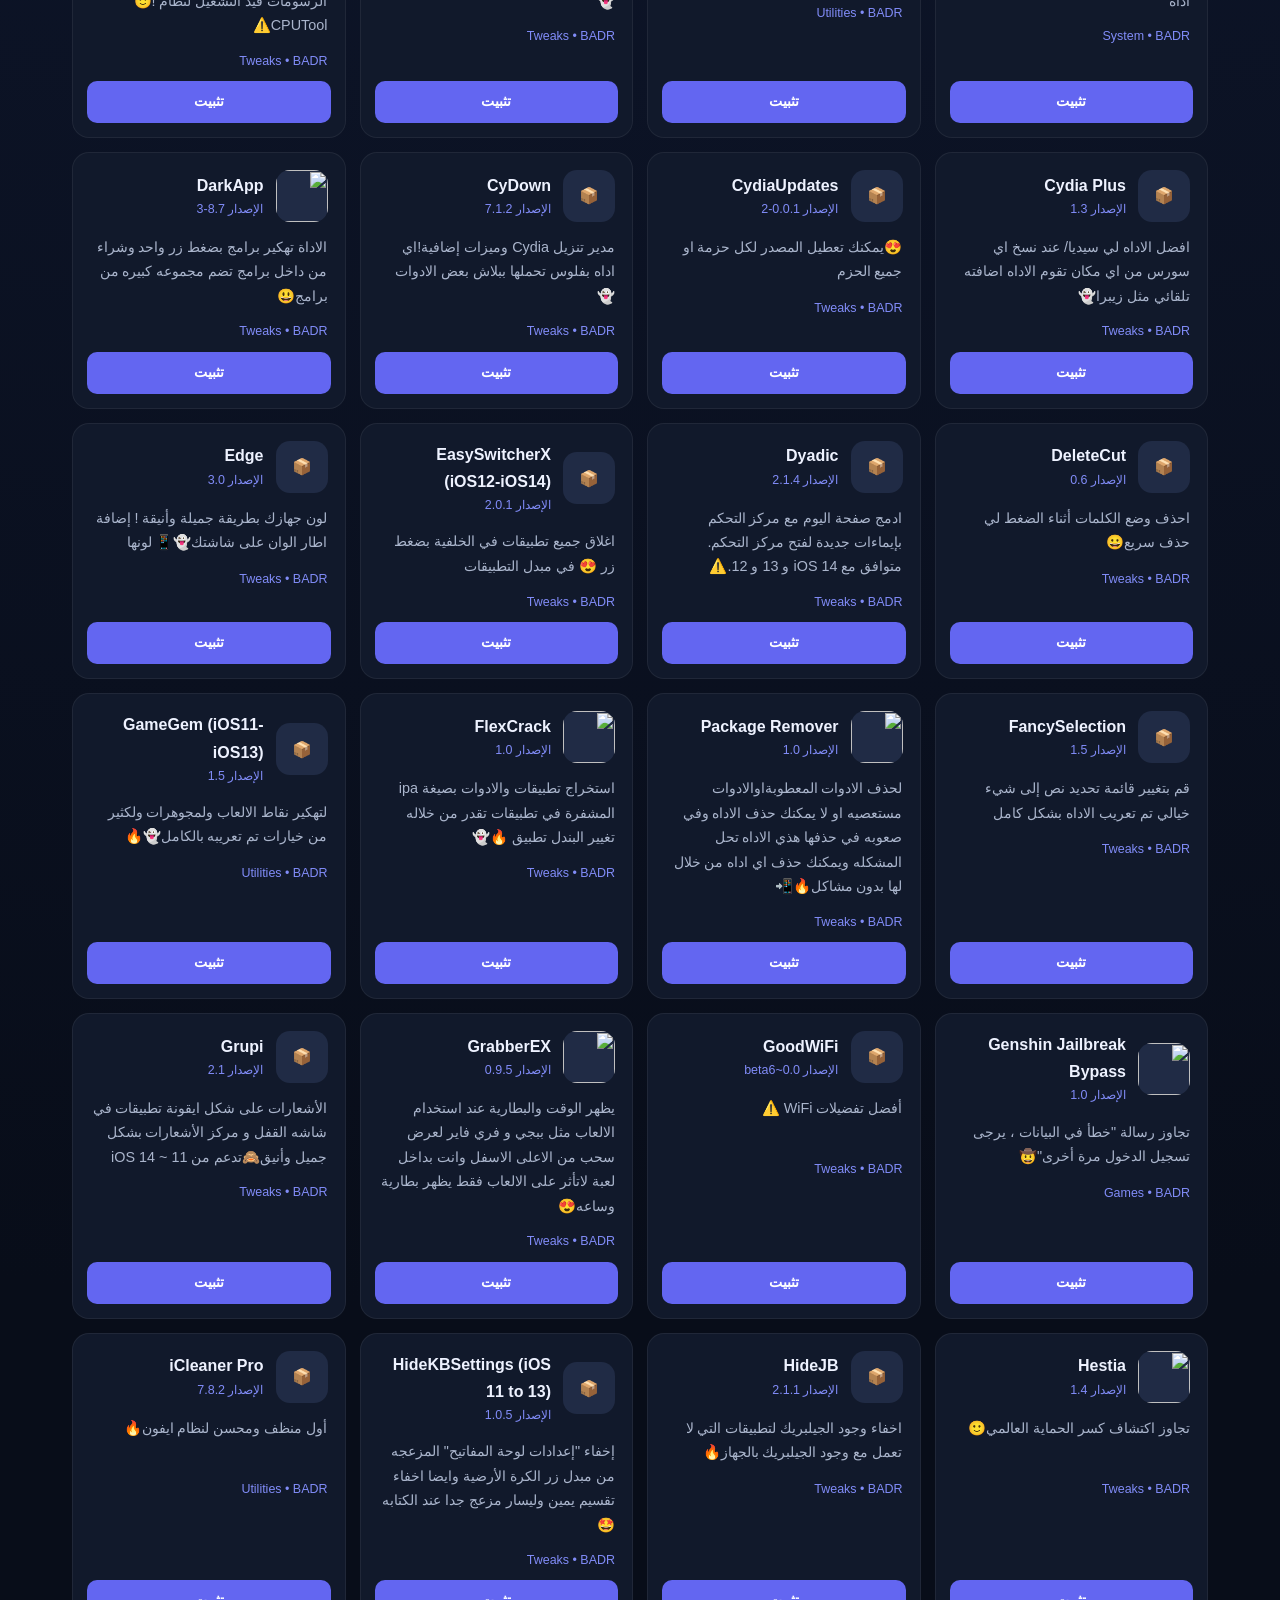
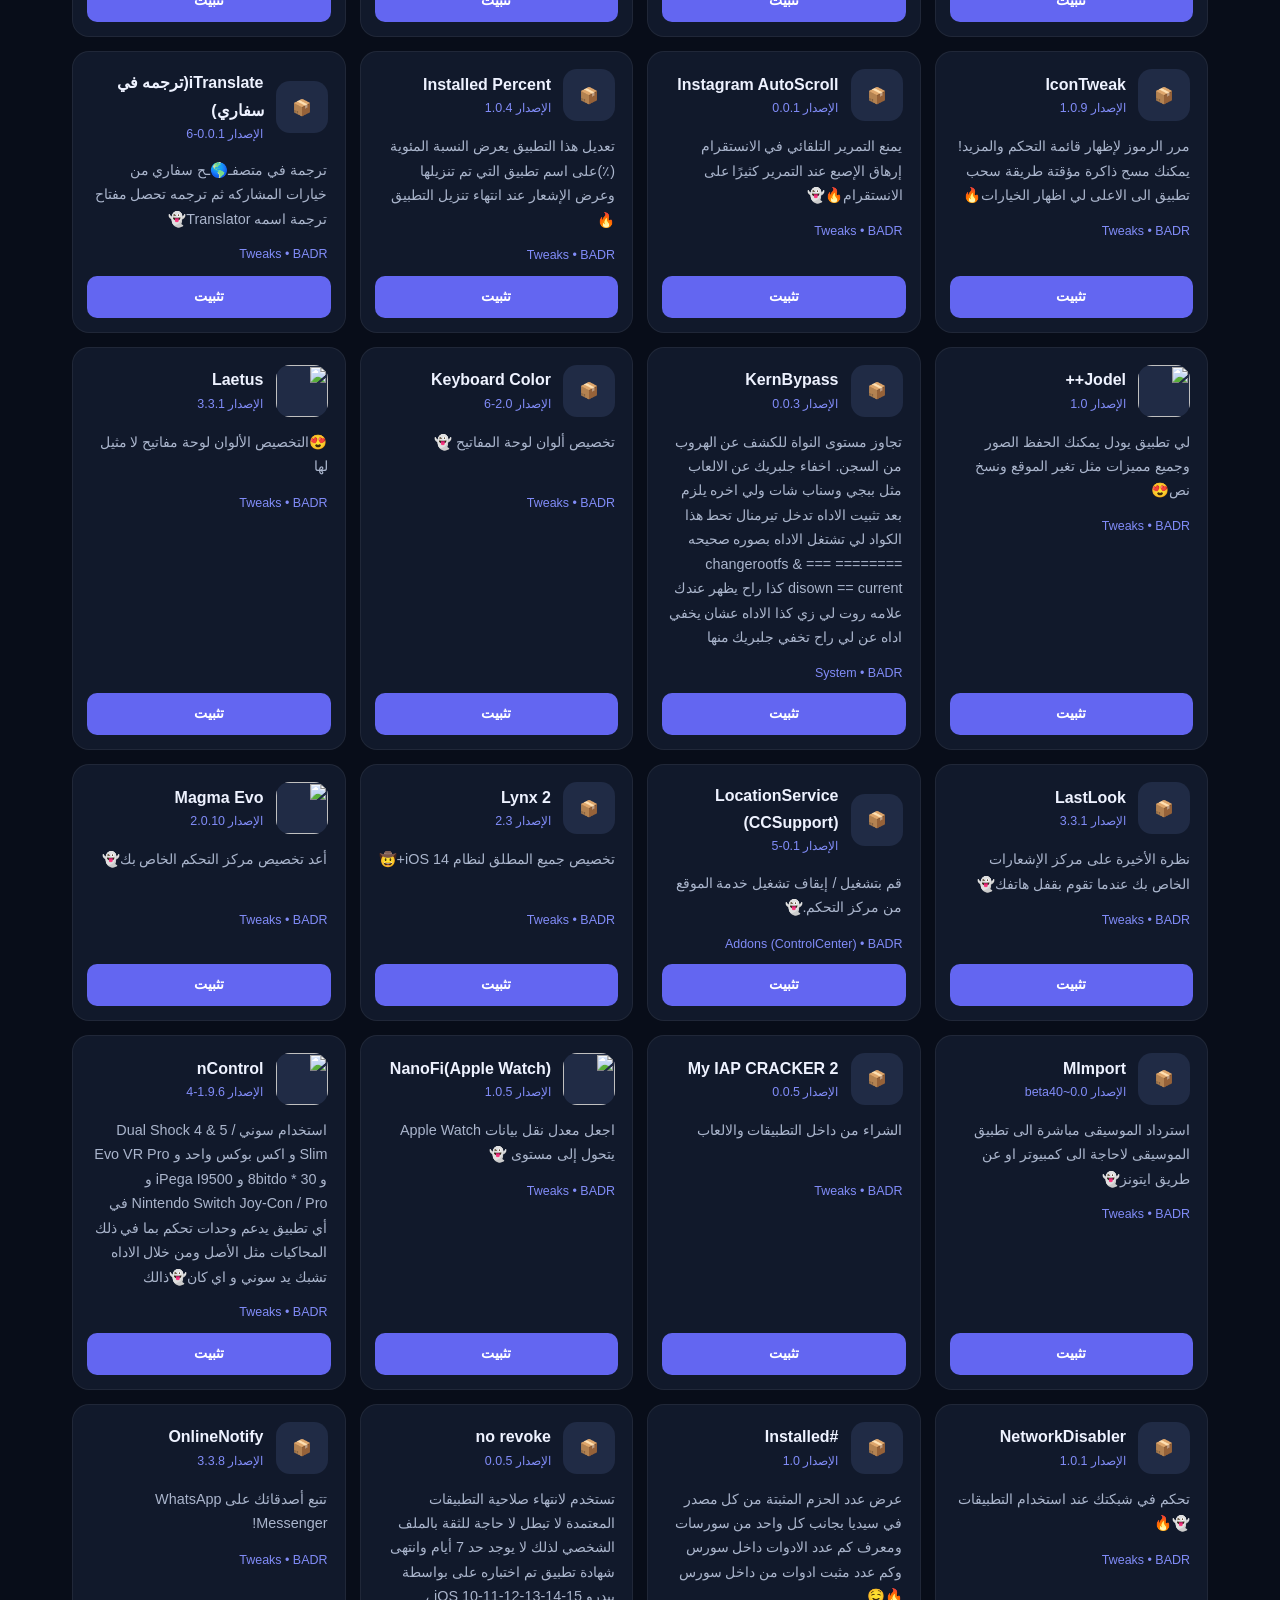
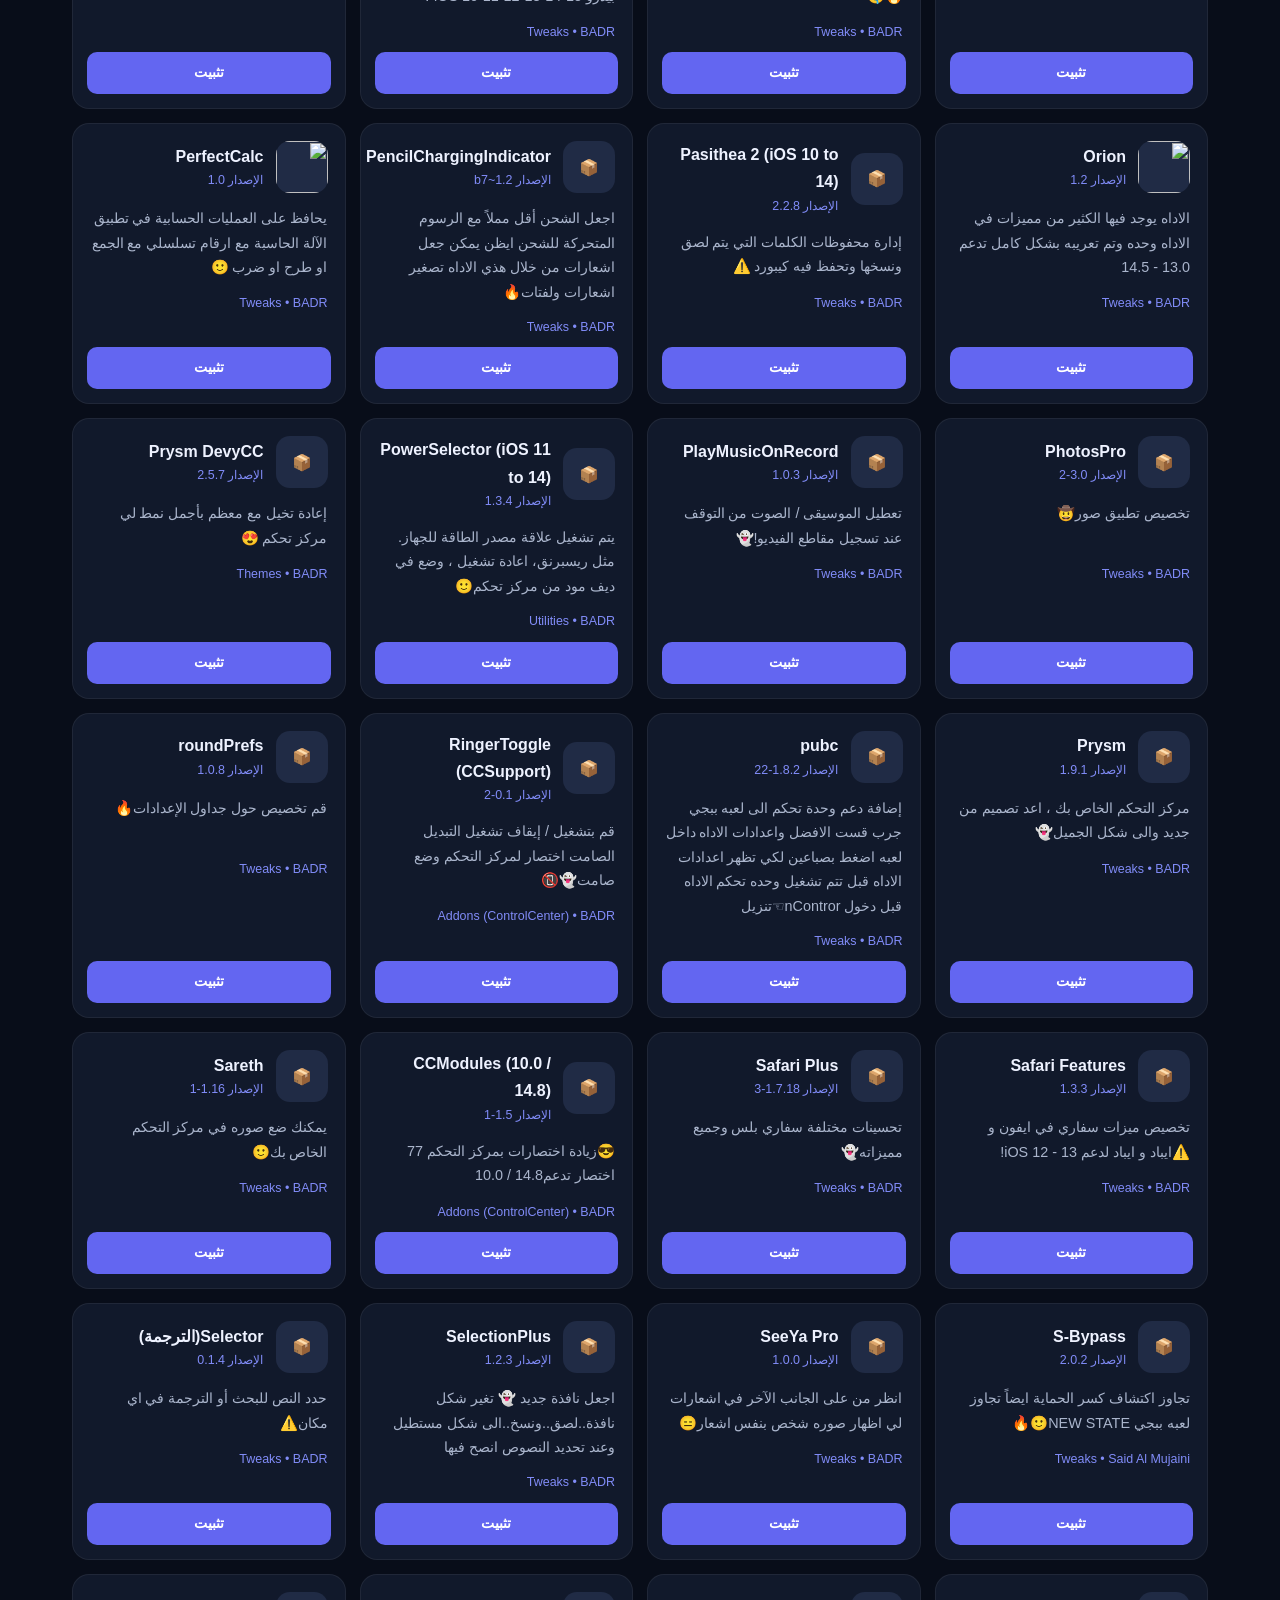
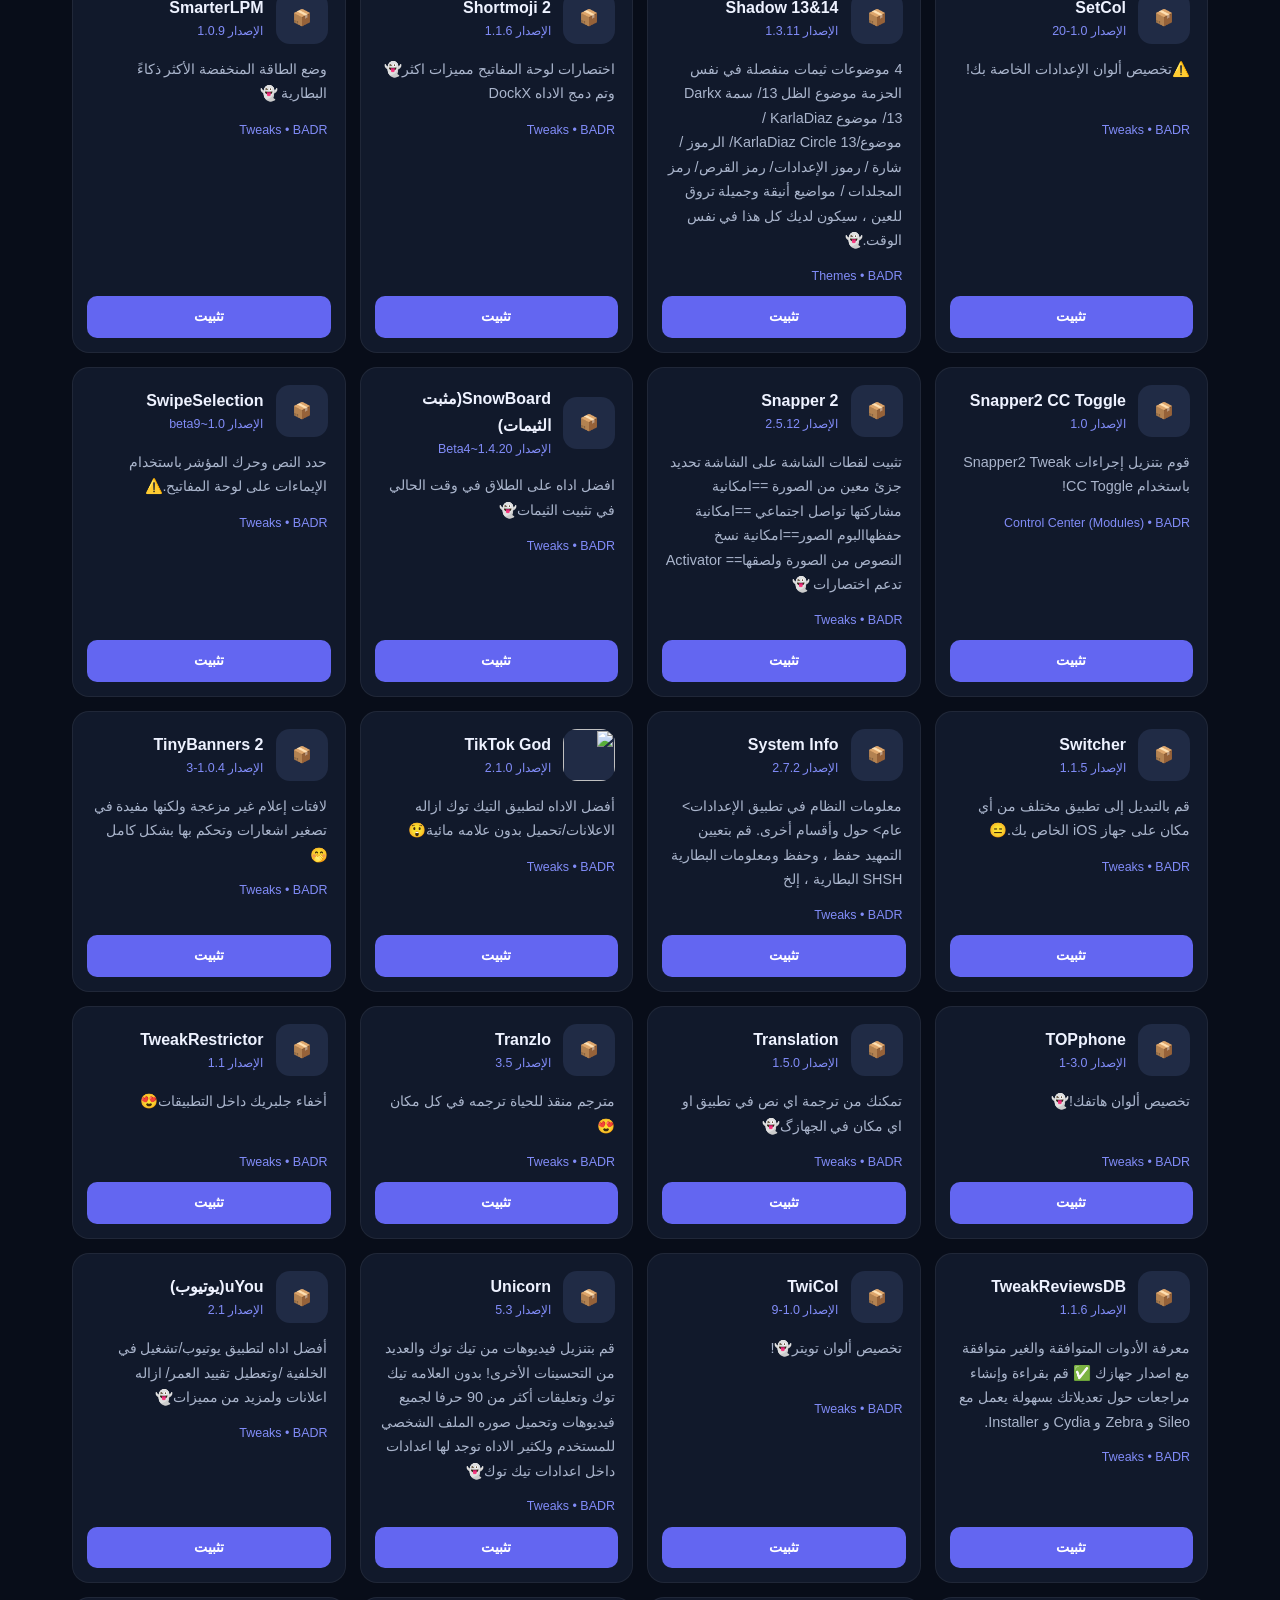
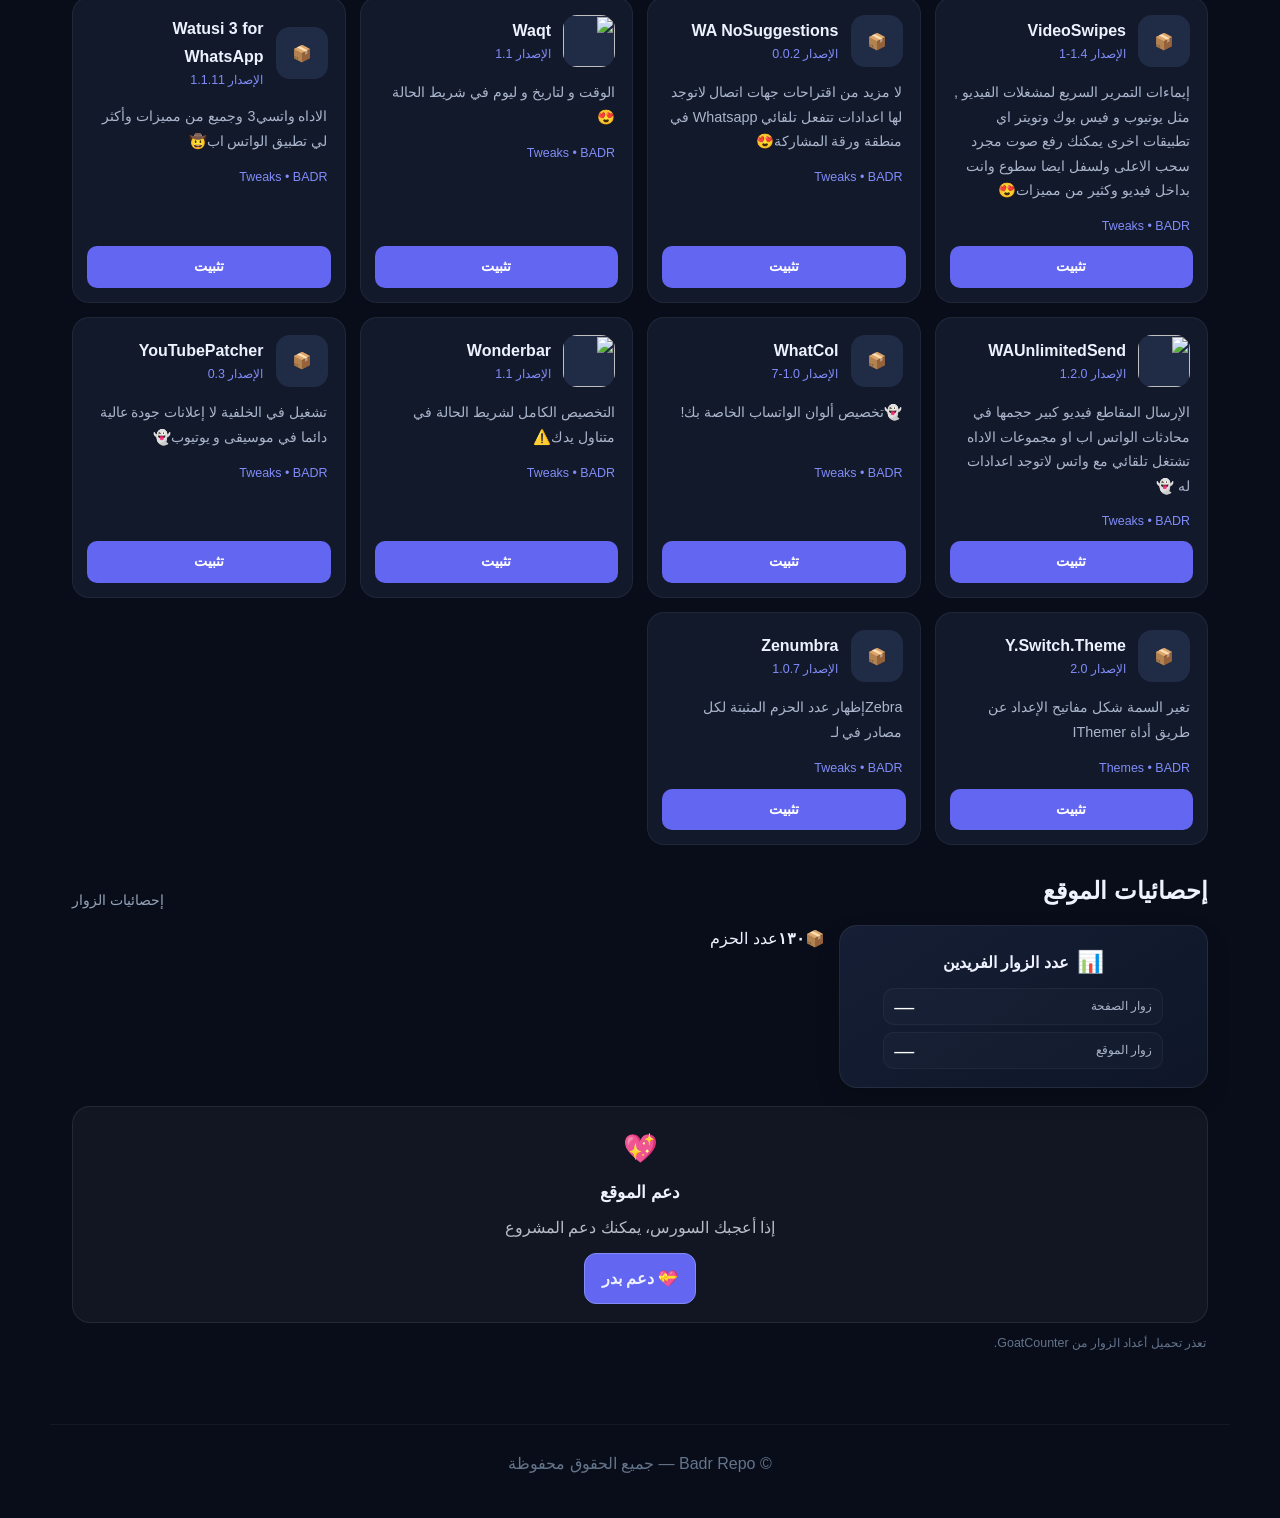
==== commit a8de4d89: "إضافة أيقونة وبطاقة دعم أسفل عدد الحزم" ====
--- a/index.html
+++ b/index.html
@@ -52,6 +52,12 @@
           </div>
           <div class="stat-card"><span class="stat-icon">📦</span><strong id="package-total">—</strong><span>عدد الحزم</span></div>
         </div>
+        <div class="support-card" style="margin-top:18px;text-align:center;padding:18px;border-radius:18px;background:rgba(255,255,255,.04);border:1px solid rgba(255,255,255,.08)">
+          <div style="font-size:28px;margin-bottom:6px" aria-hidden="true">💖</div>
+          <strong style="display:block;font-size:17px;margin-bottom:6px">دعم الموقع</strong>
+          <span style="display:block;margin-bottom:12px;opacity:.75">إذا أعجبك السورس، يمكنك دعم المشروع</span>
+          <a class="btn primary" href="https://creators.sa/badr2024" target="_blank" rel="noopener noreferrer">💝 دعم بدر</a>
+        </div>
         <p id="stats-status" class="section-note">يتم تحميل أعداد الزوار من GoatCounter.</p>
       </section>
     </main>
@@ -60,5 +66,6 @@
   <noscript><div class="noscript">يجب تفعيل JavaScript لعرض الحزم والبحث والتصنيفات.</div></noscript>
   <script data-goatcounter="https://badr170.goatcounter.com/count" async src="https://gc.zgo.at/count.js"></script>
   <script src="assets/js/repo.js?v=11"></script>
+  <script src="assets/js/stats-fix.js?v=1"></script>
 </body>
 </html>
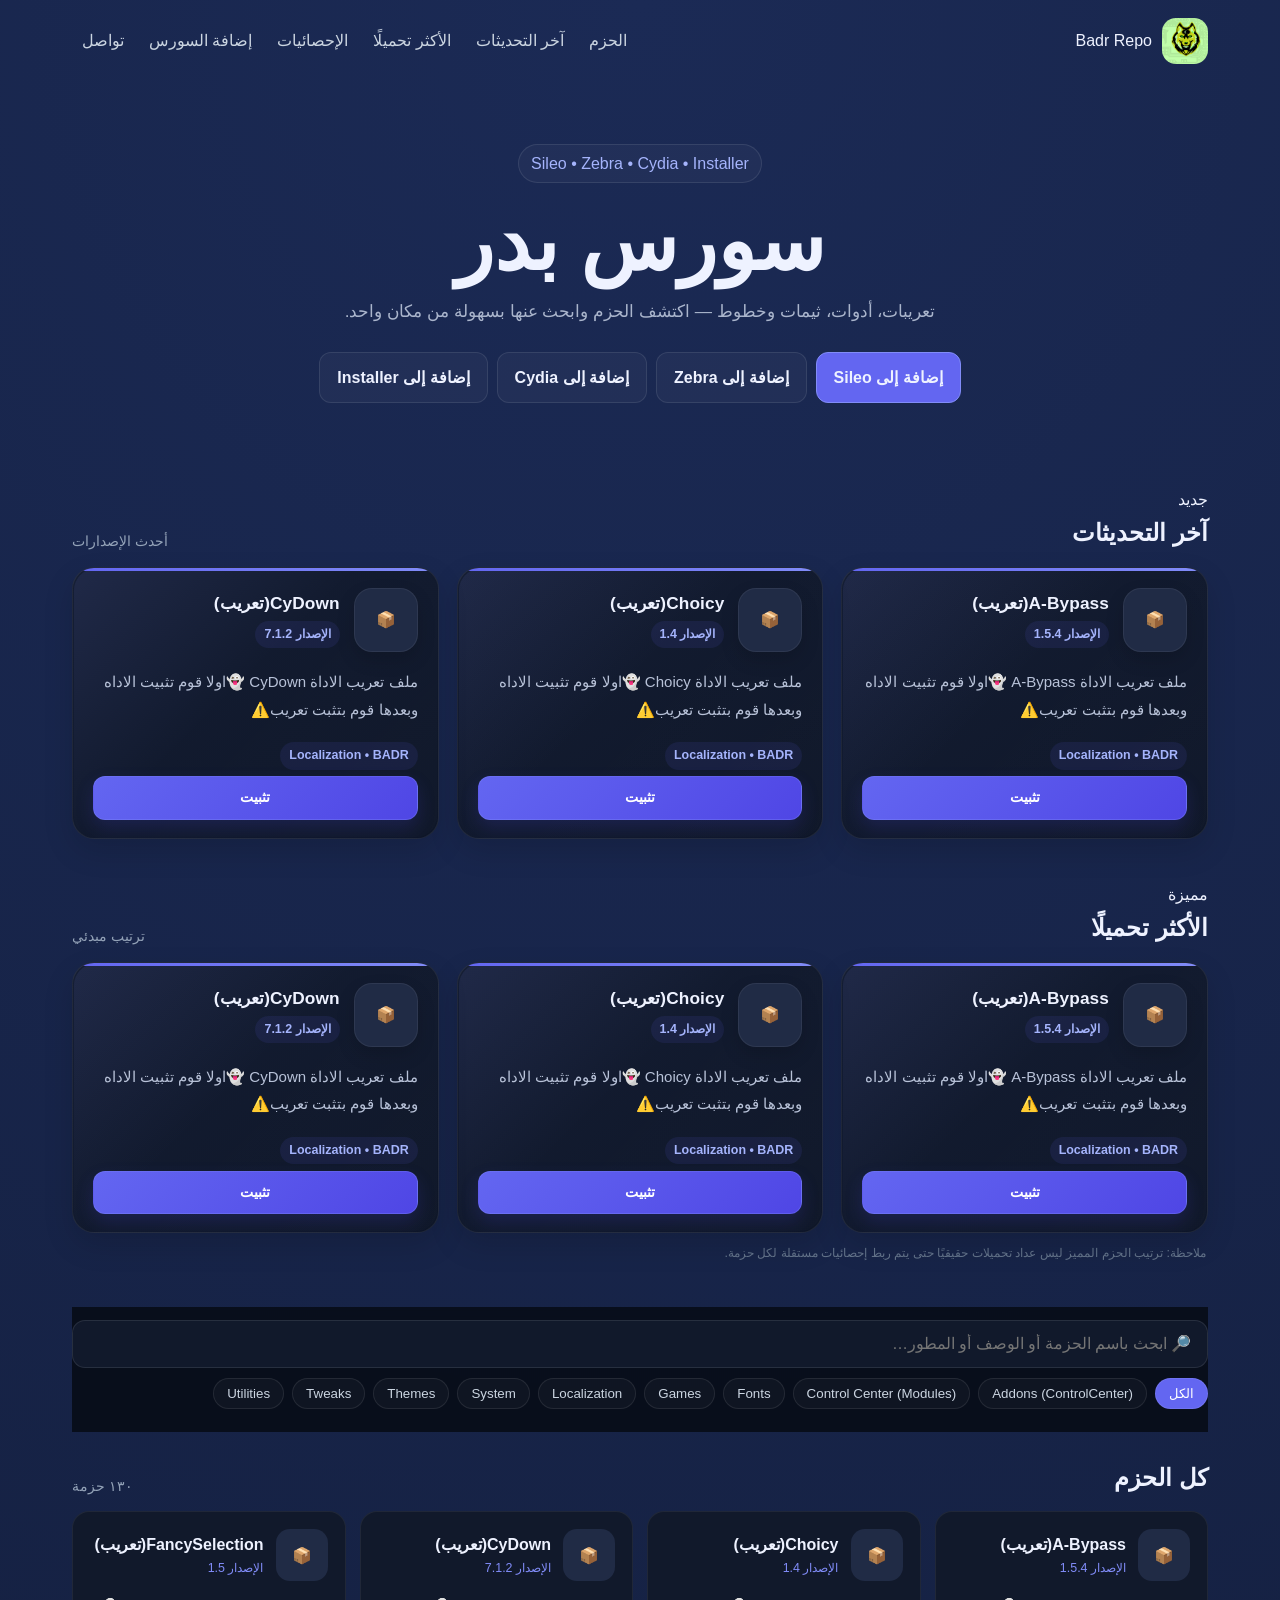
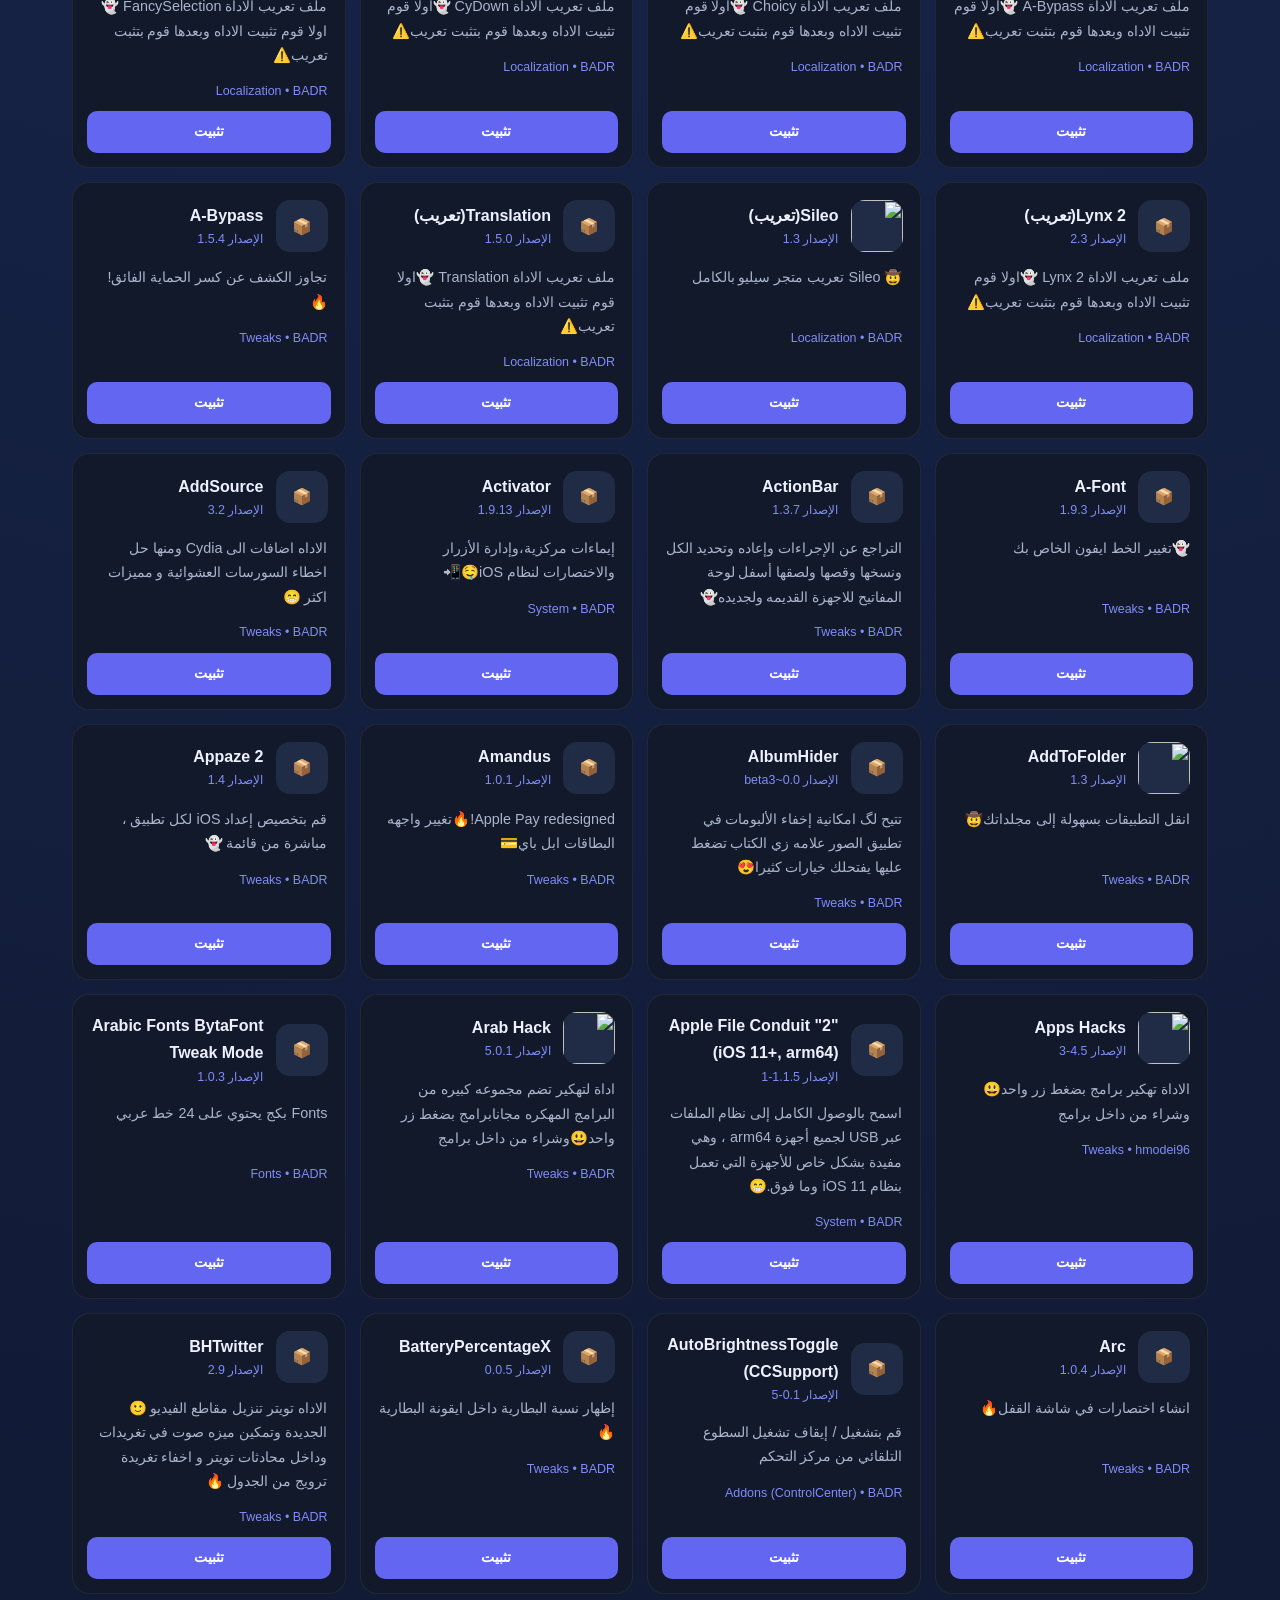
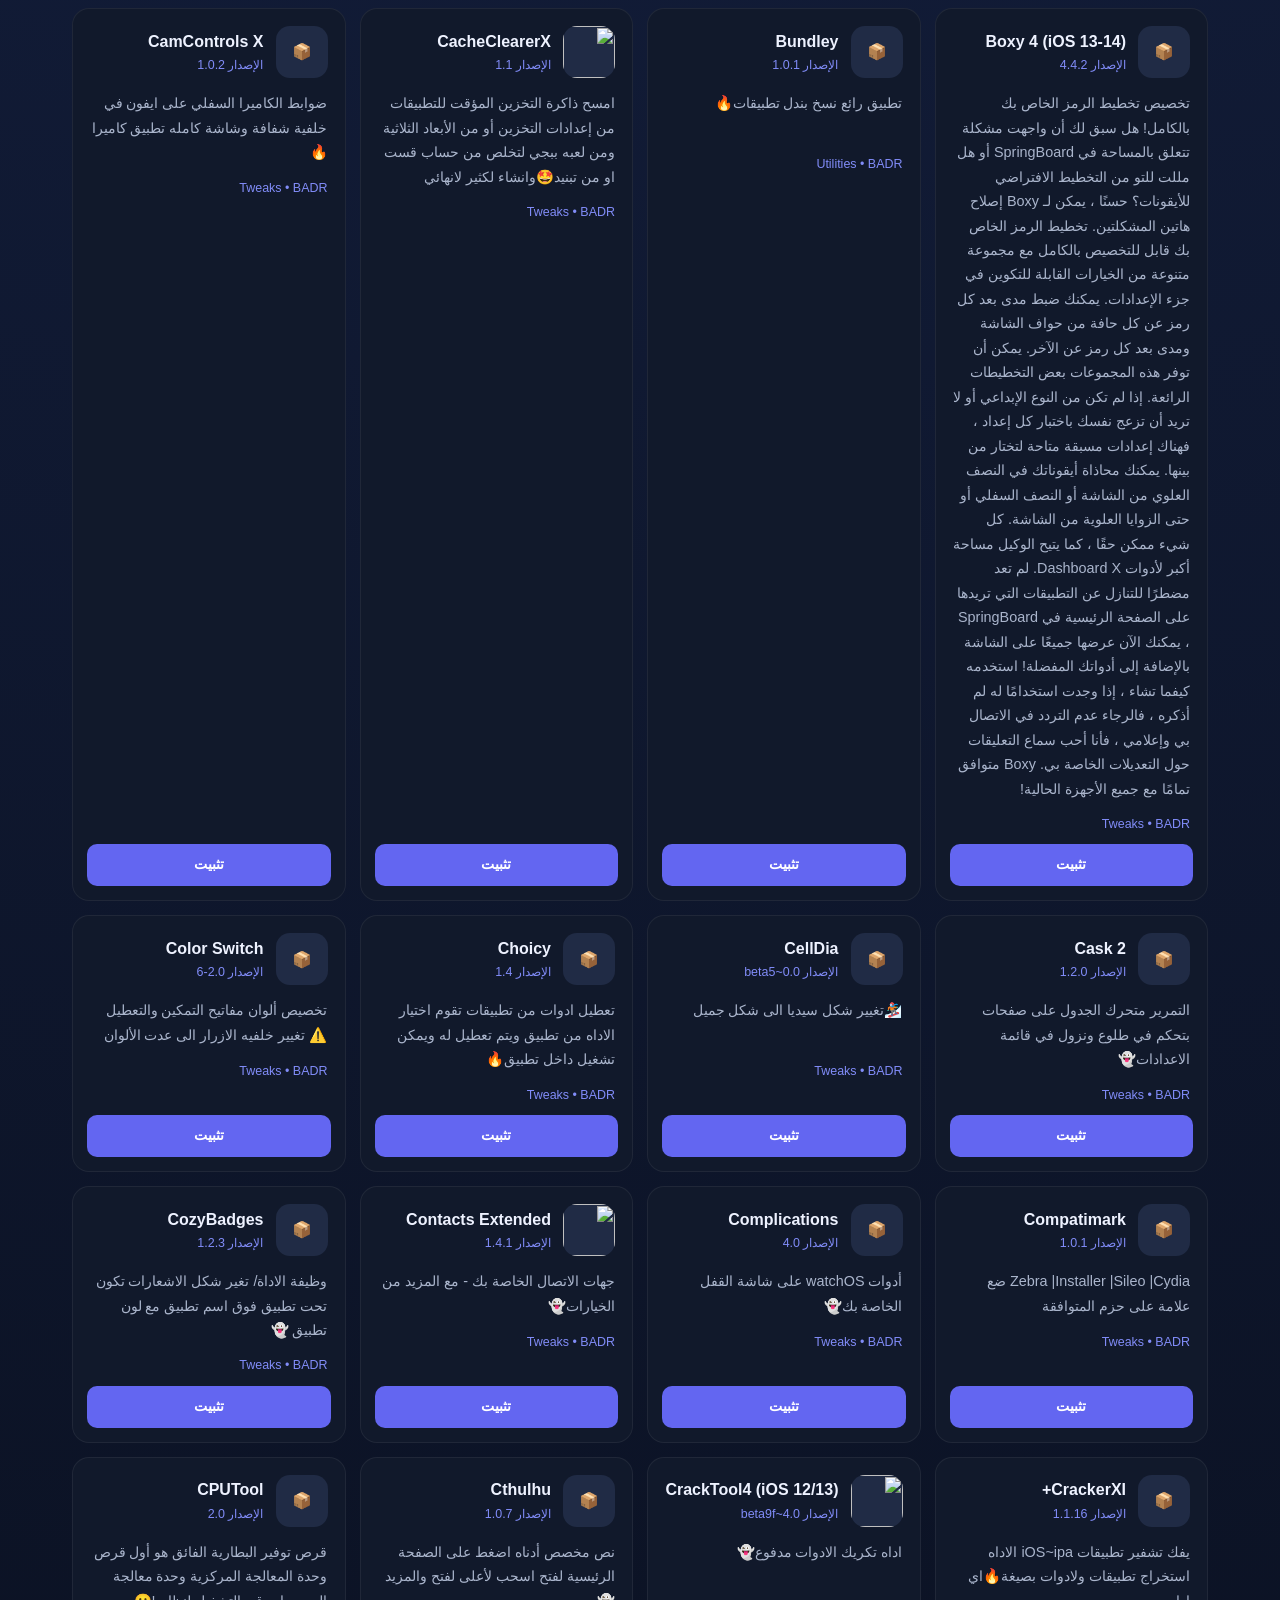
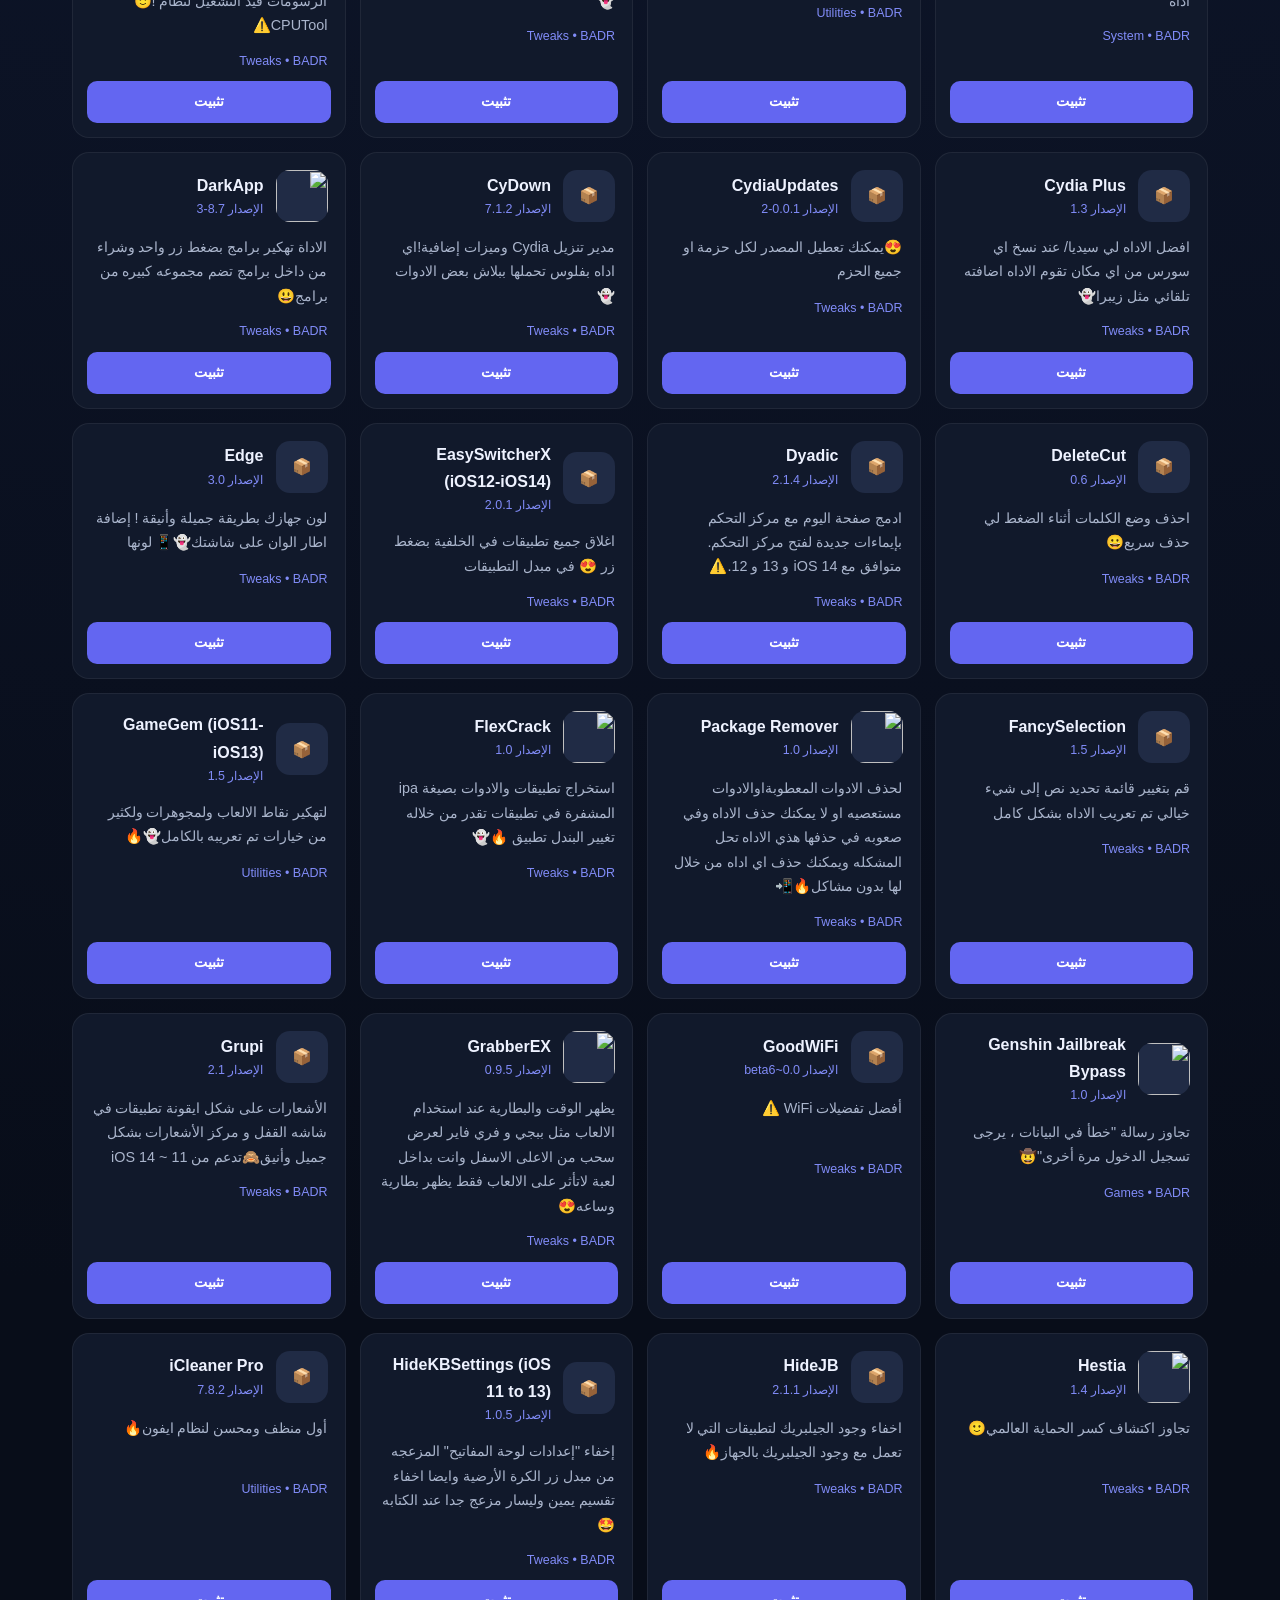
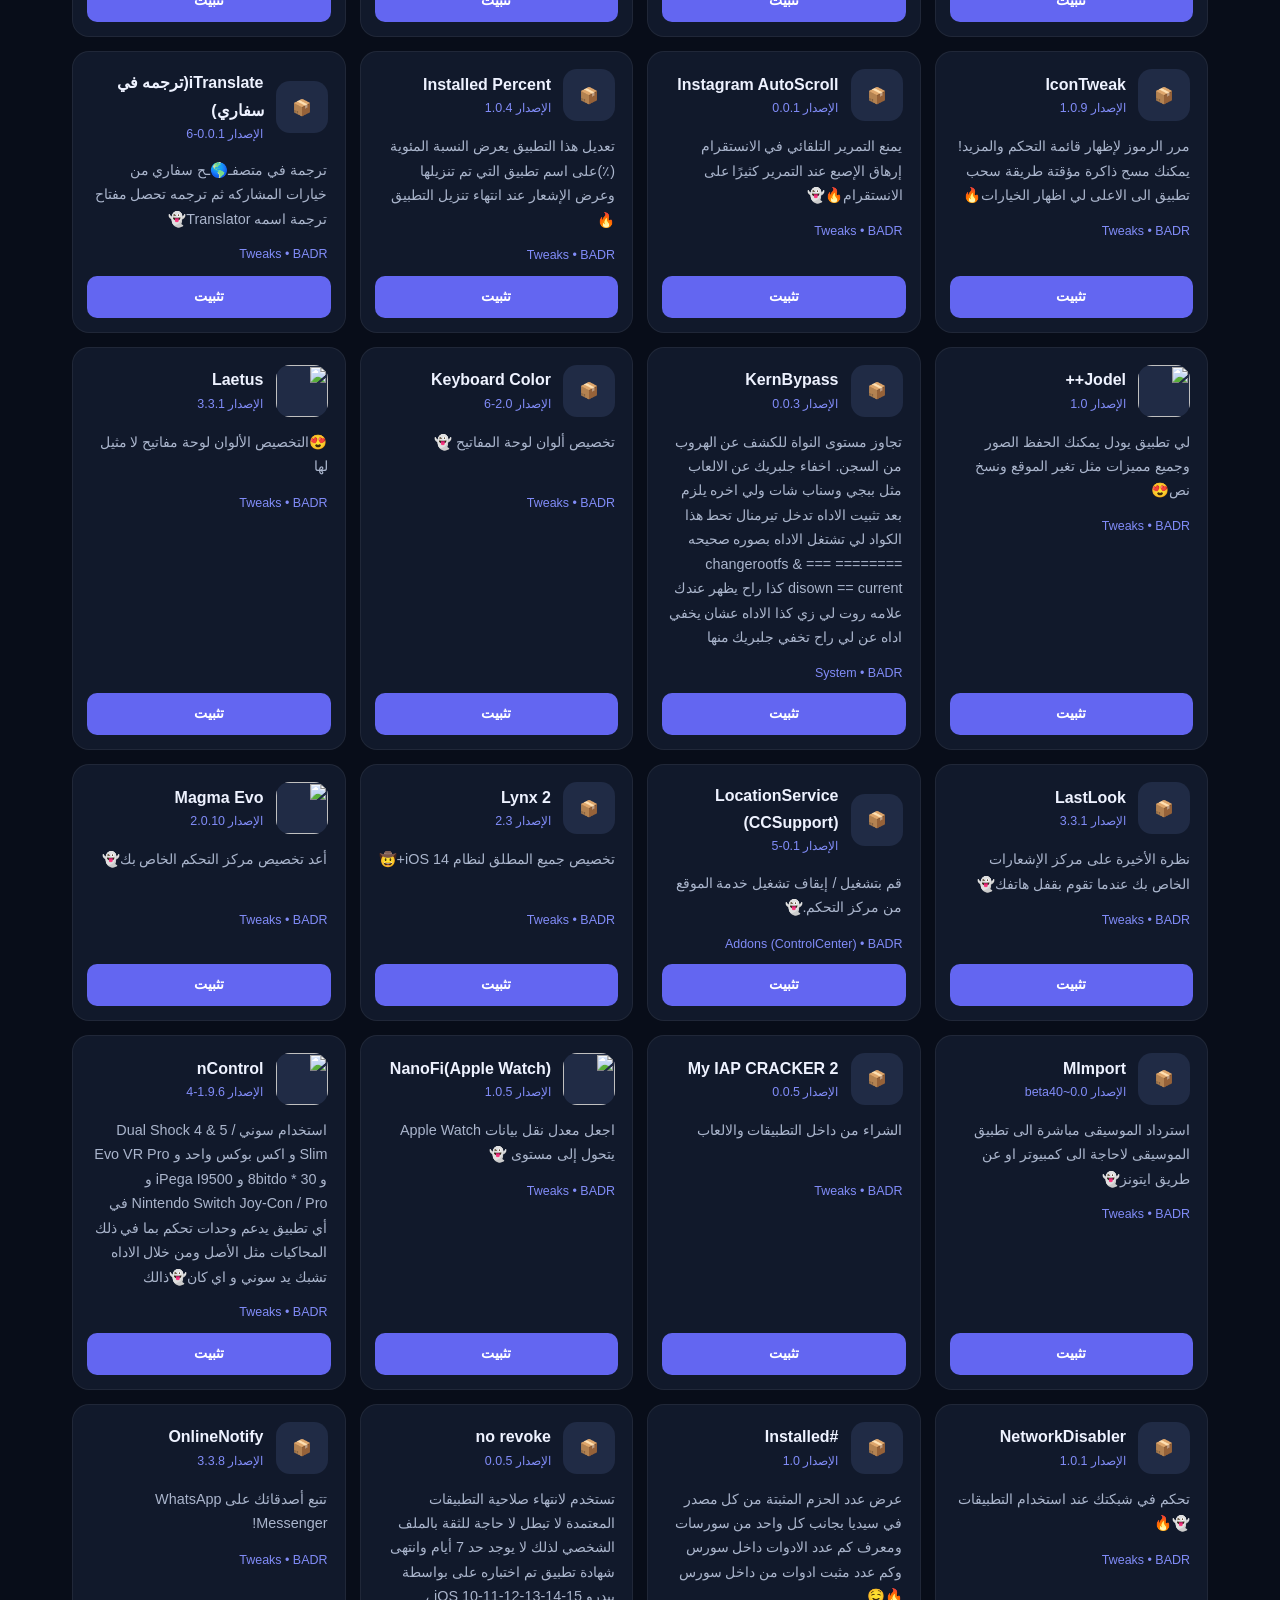
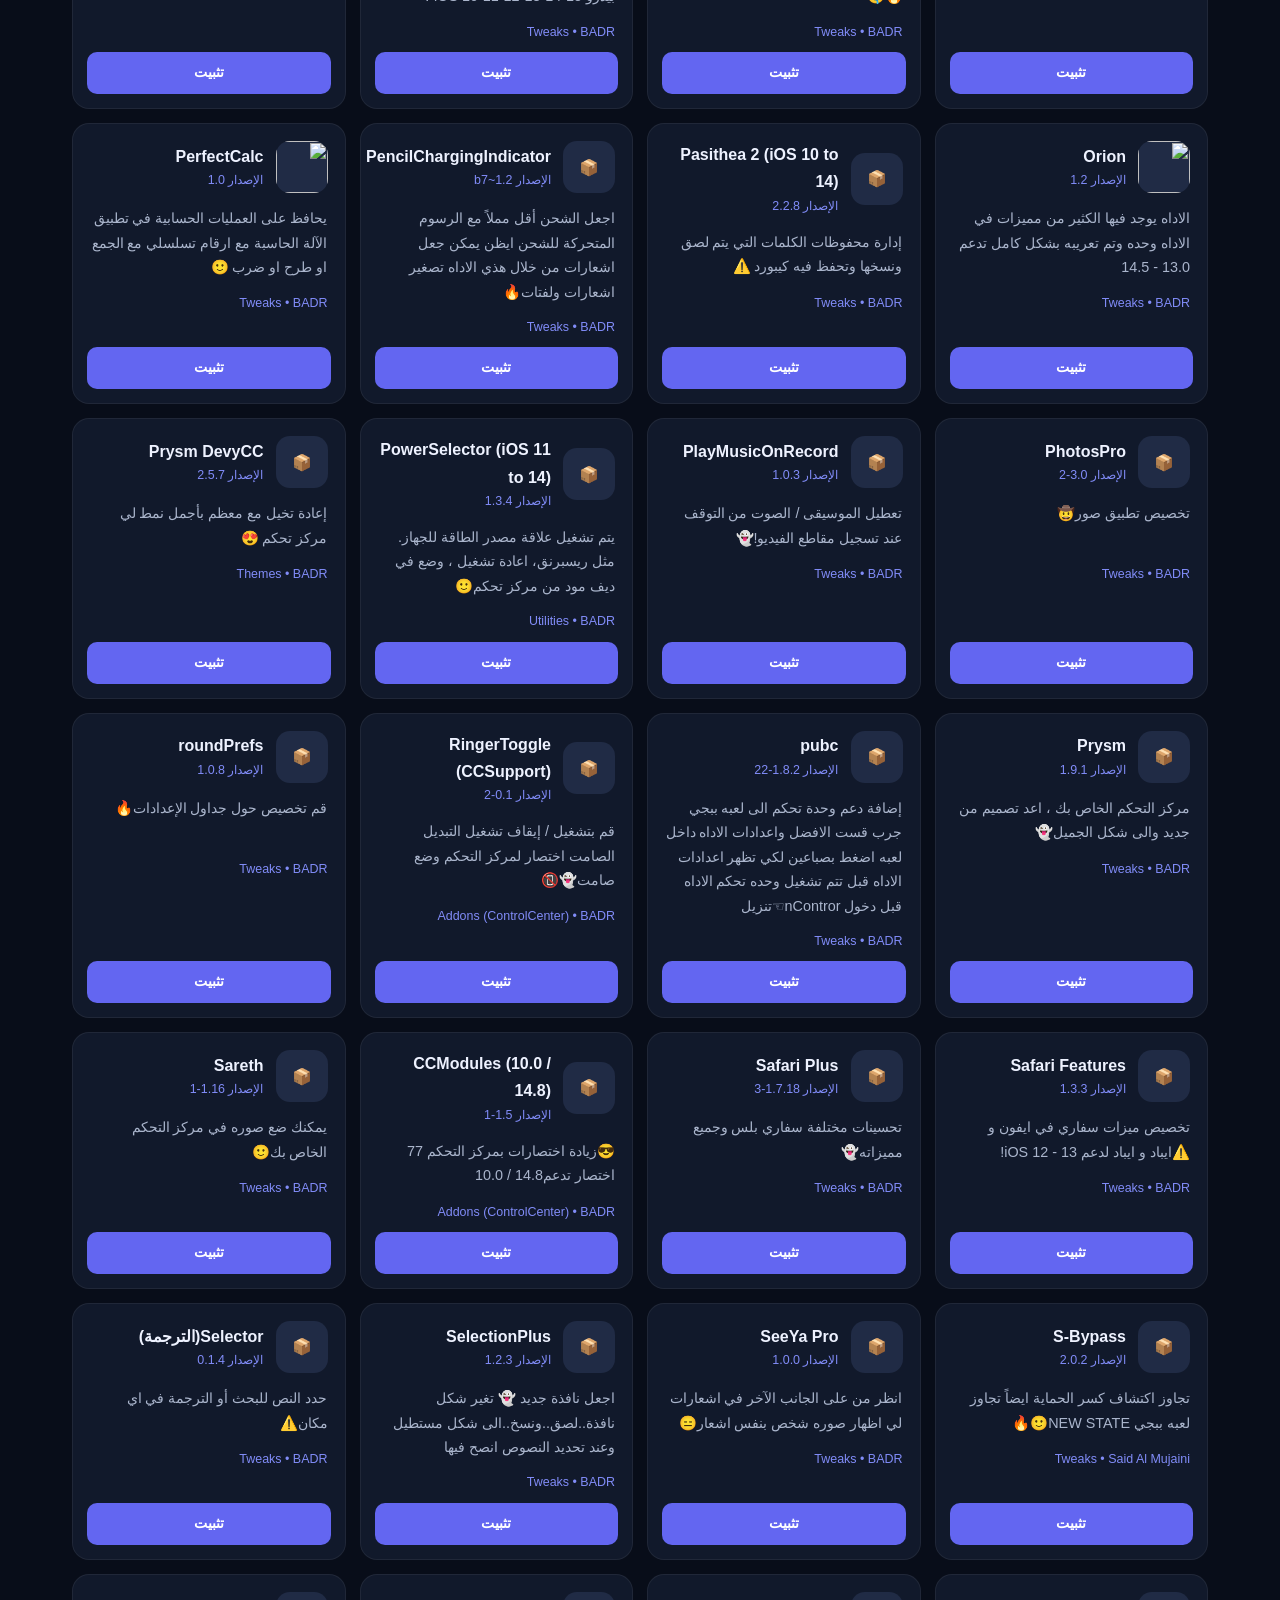
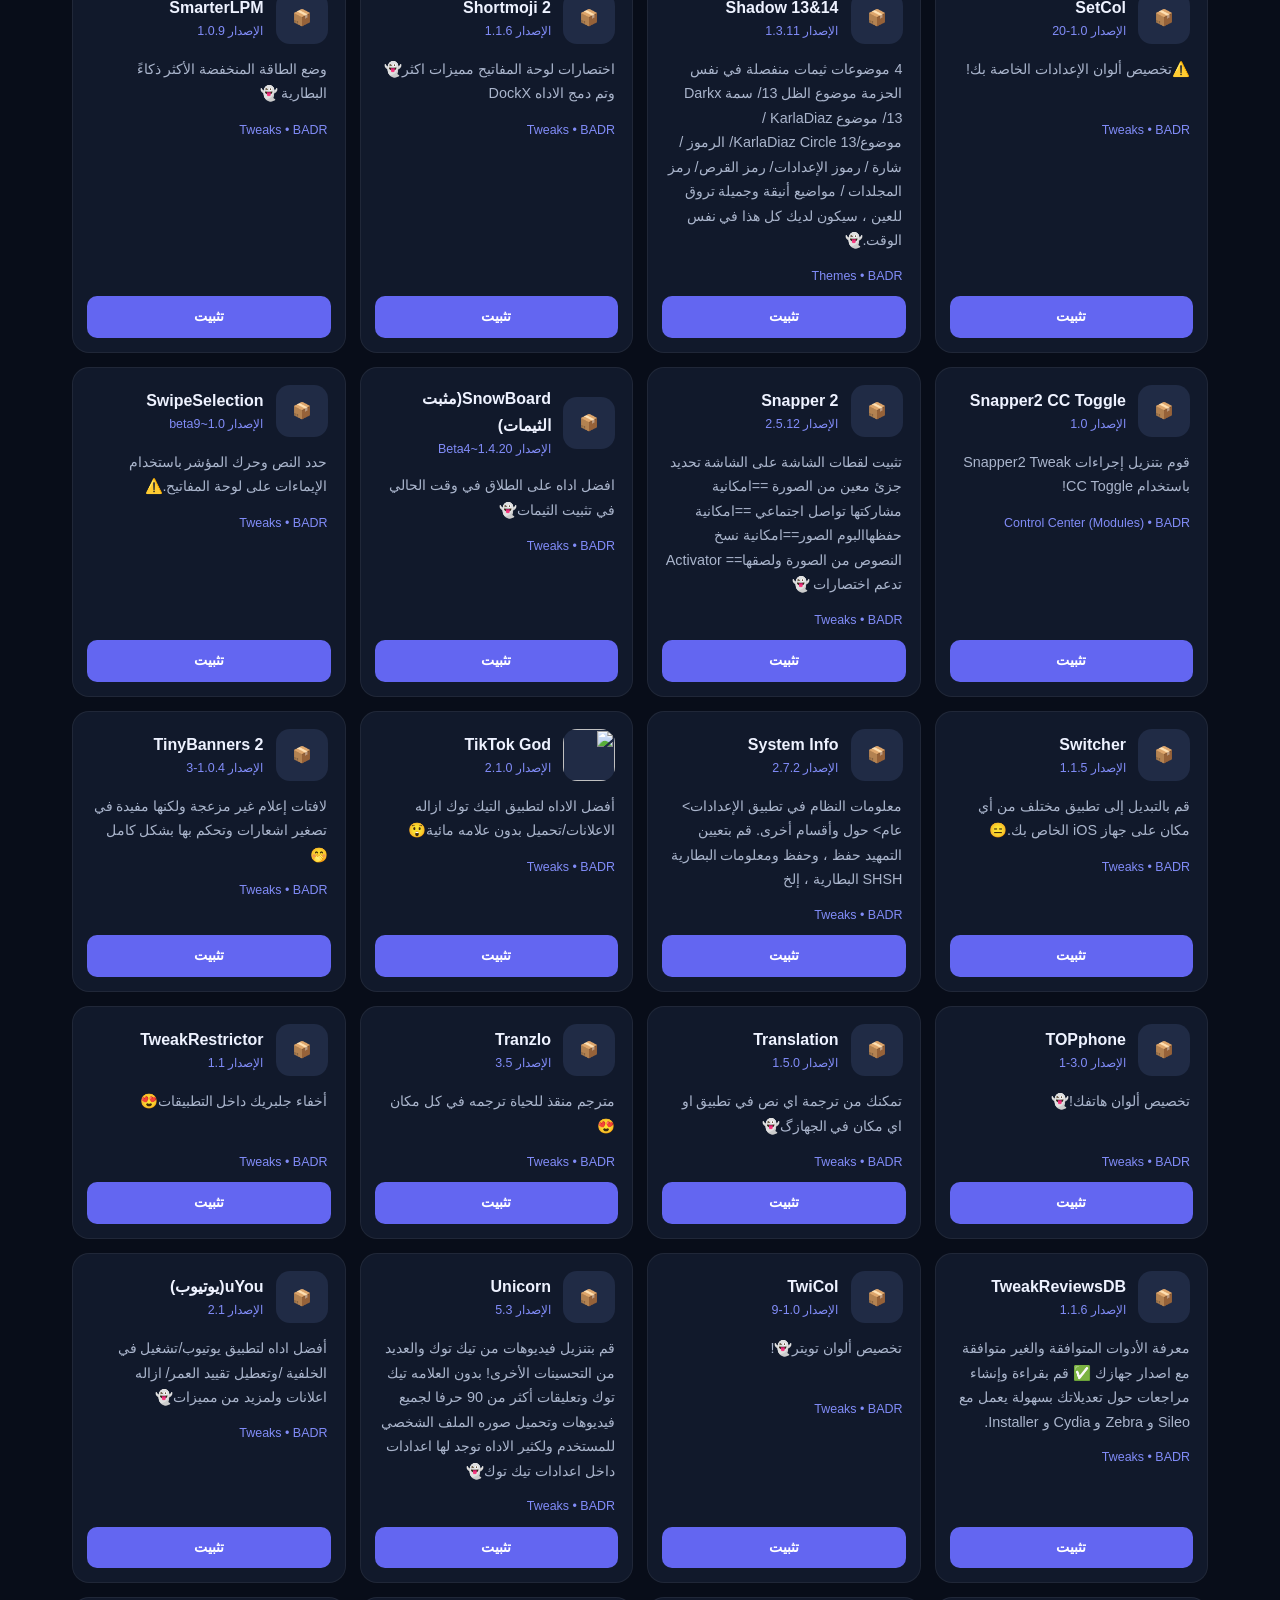
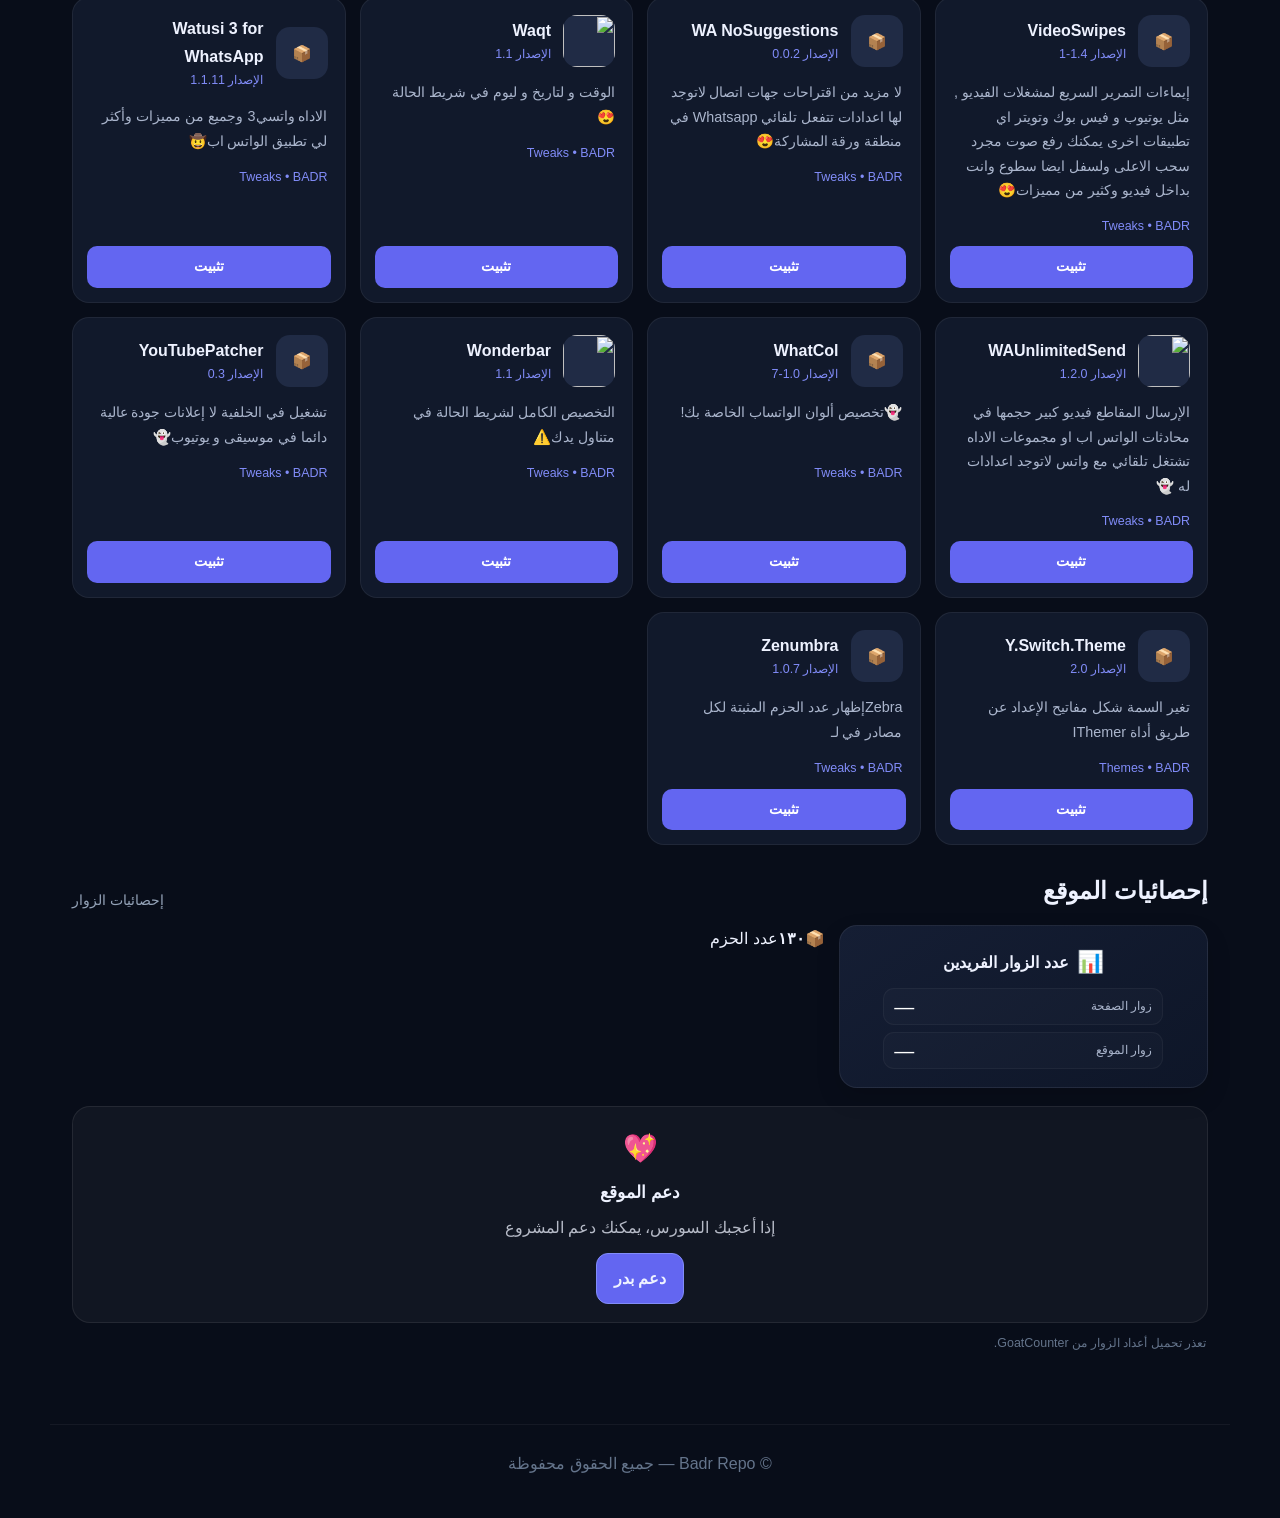
==== commit c62d447f: "إزالة رمز القلب من زر دعم بدر" ====
--- a/index.html
+++ b/index.html
@@ -56,7 +56,7 @@
           <div style="font-size:28px;margin-bottom:6px" aria-hidden="true">💖</div>
           <strong style="display:block;font-size:17px;margin-bottom:6px">دعم الموقع</strong>
           <span style="display:block;margin-bottom:12px;opacity:.75">إذا أعجبك السورس، يمكنك دعم المشروع</span>
-          <a class="btn primary" href="https://creators.sa/badr2024" target="_blank" rel="noopener noreferrer">💝 دعم بدر</a>
+          <a class="btn primary" href="https://creators.sa/badr2024" target="_blank" rel="noopener noreferrer">دعم بدر</a>
         </div>
         <p id="stats-status" class="section-note">يتم تحميل أعداد الزوار من GoatCounter.</p>
       </section>
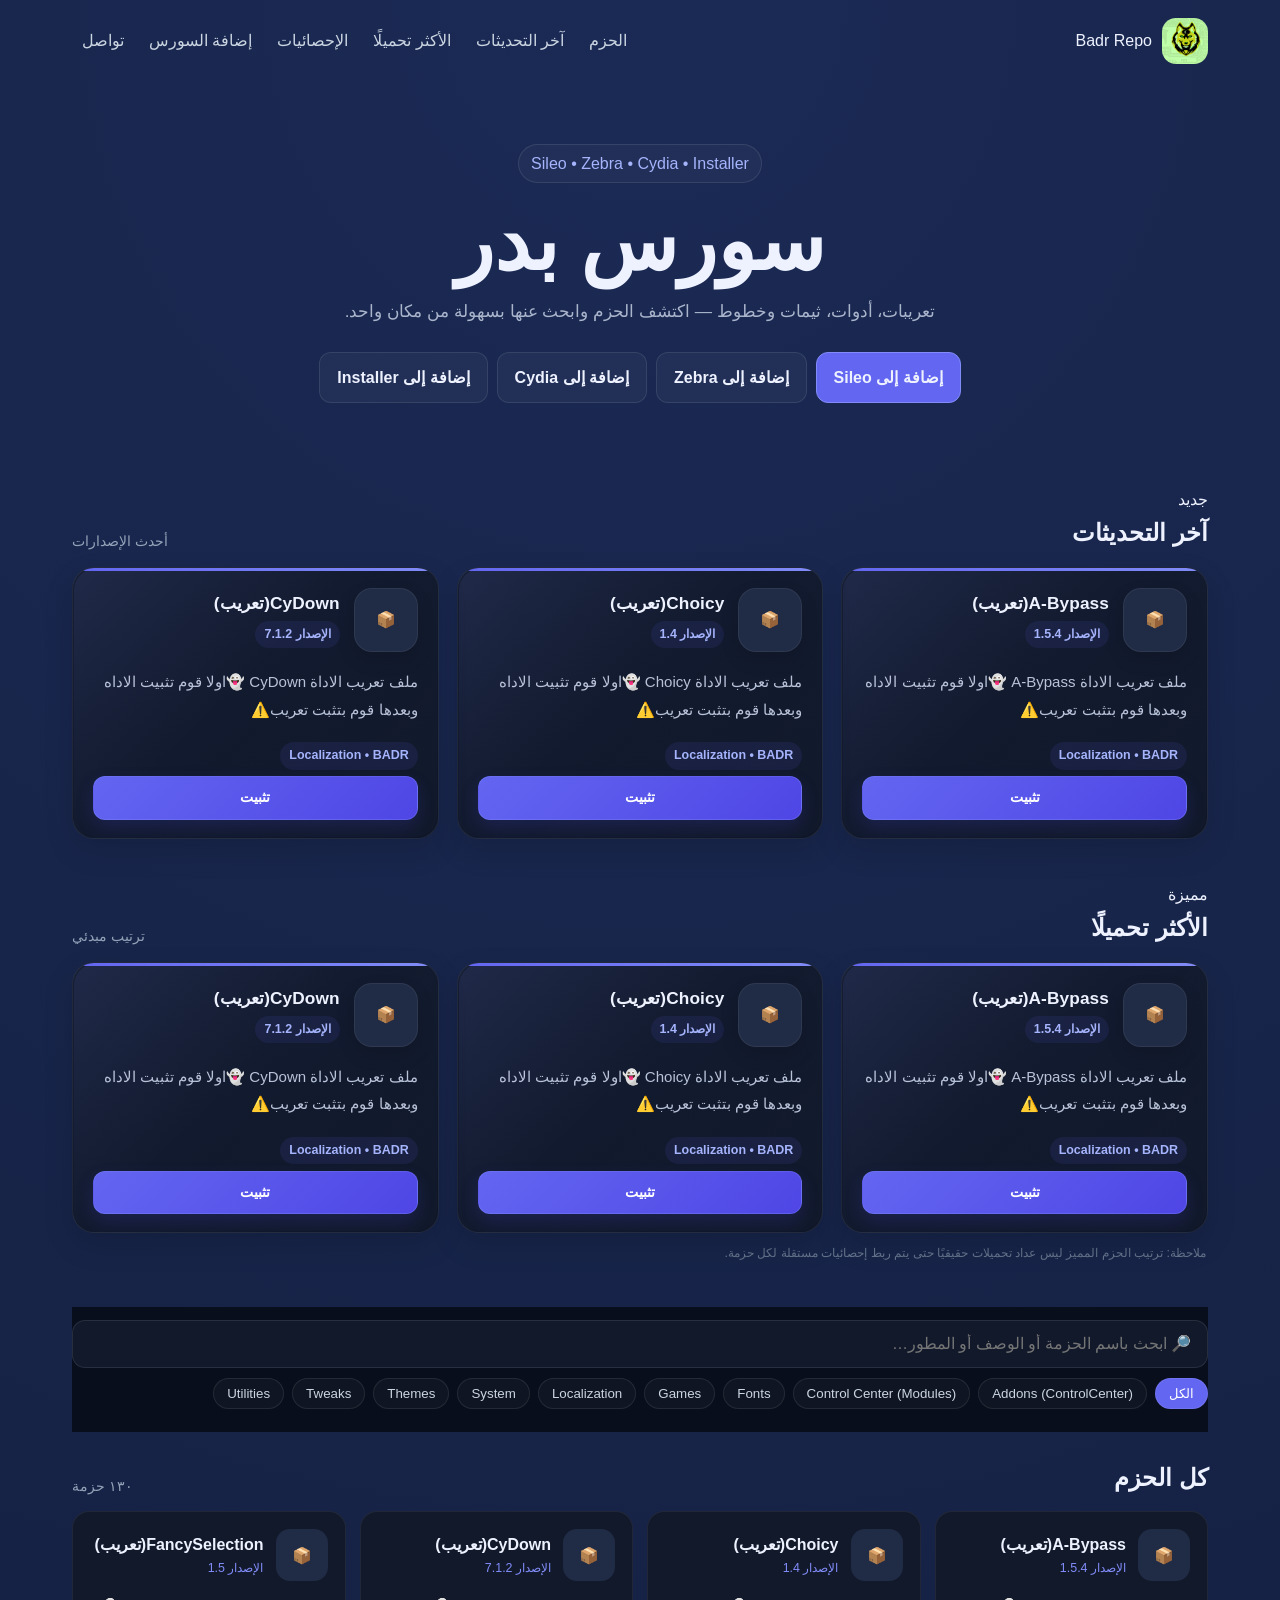
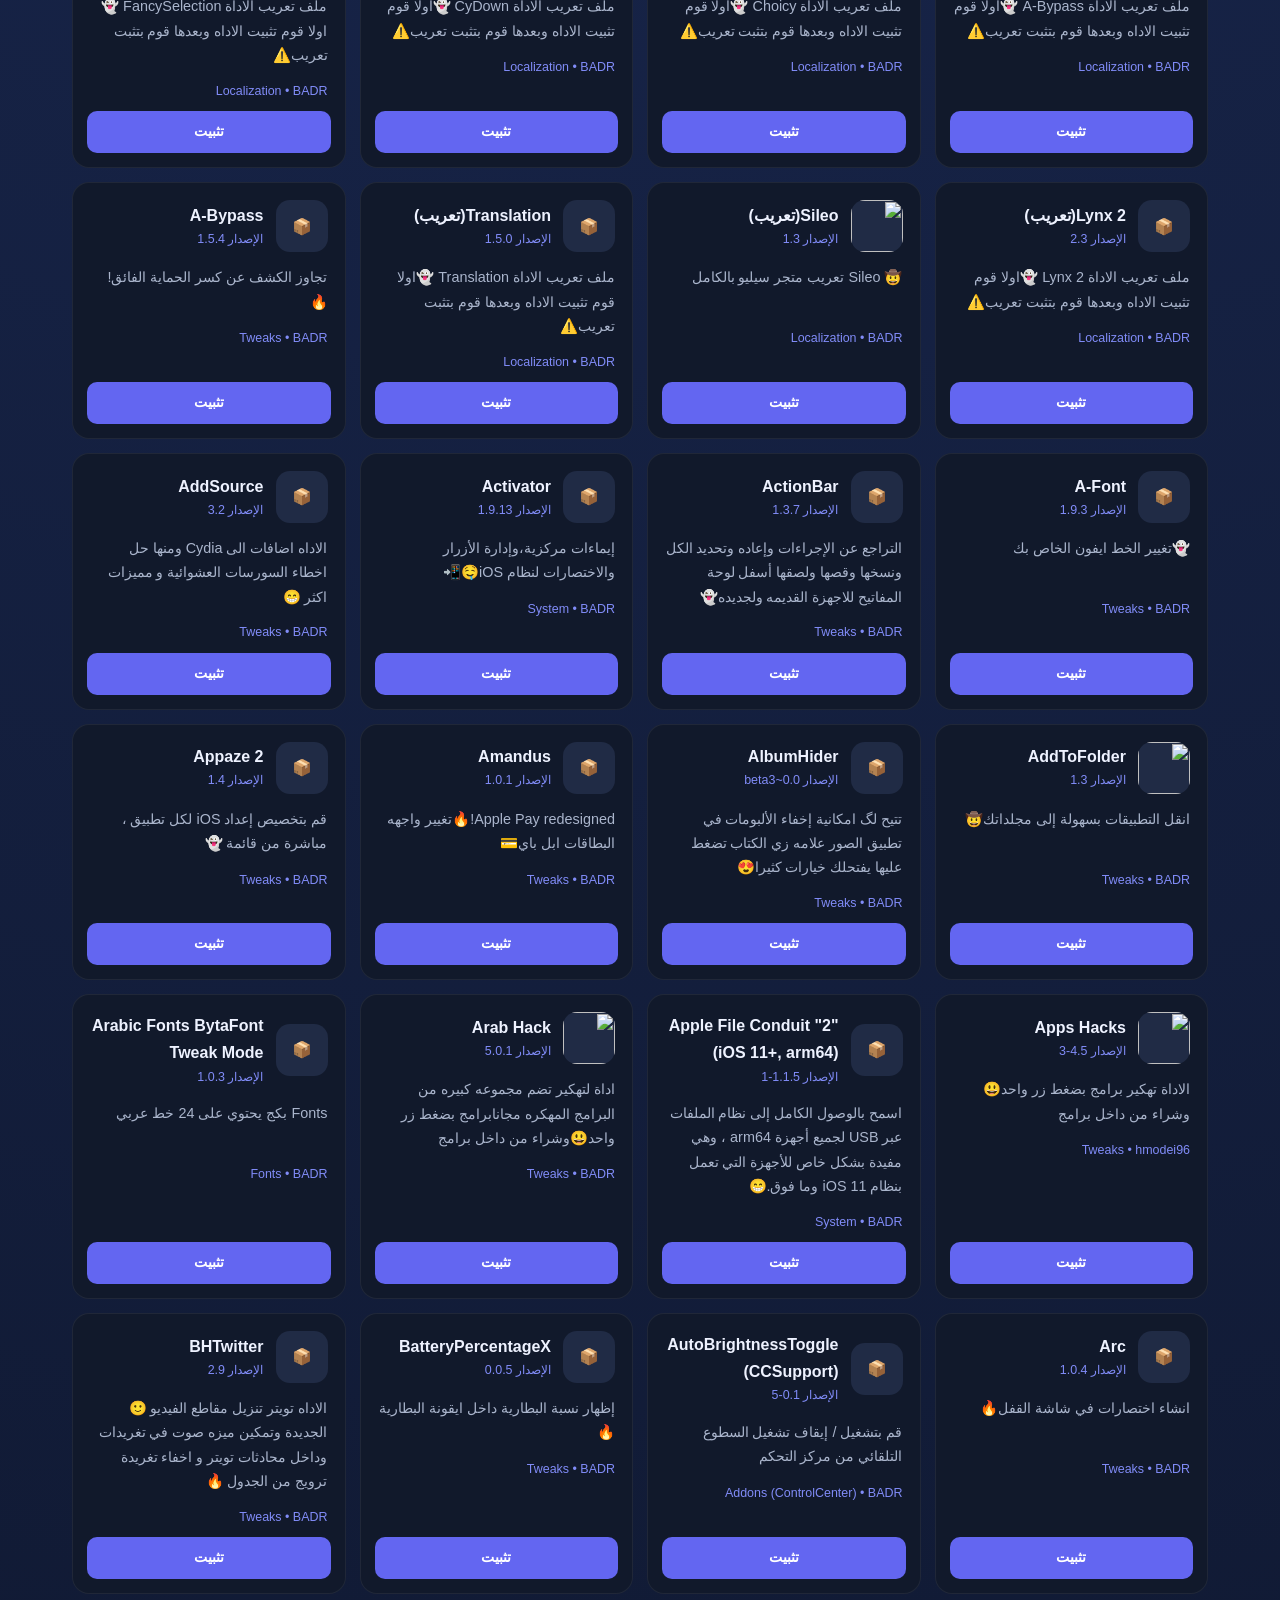
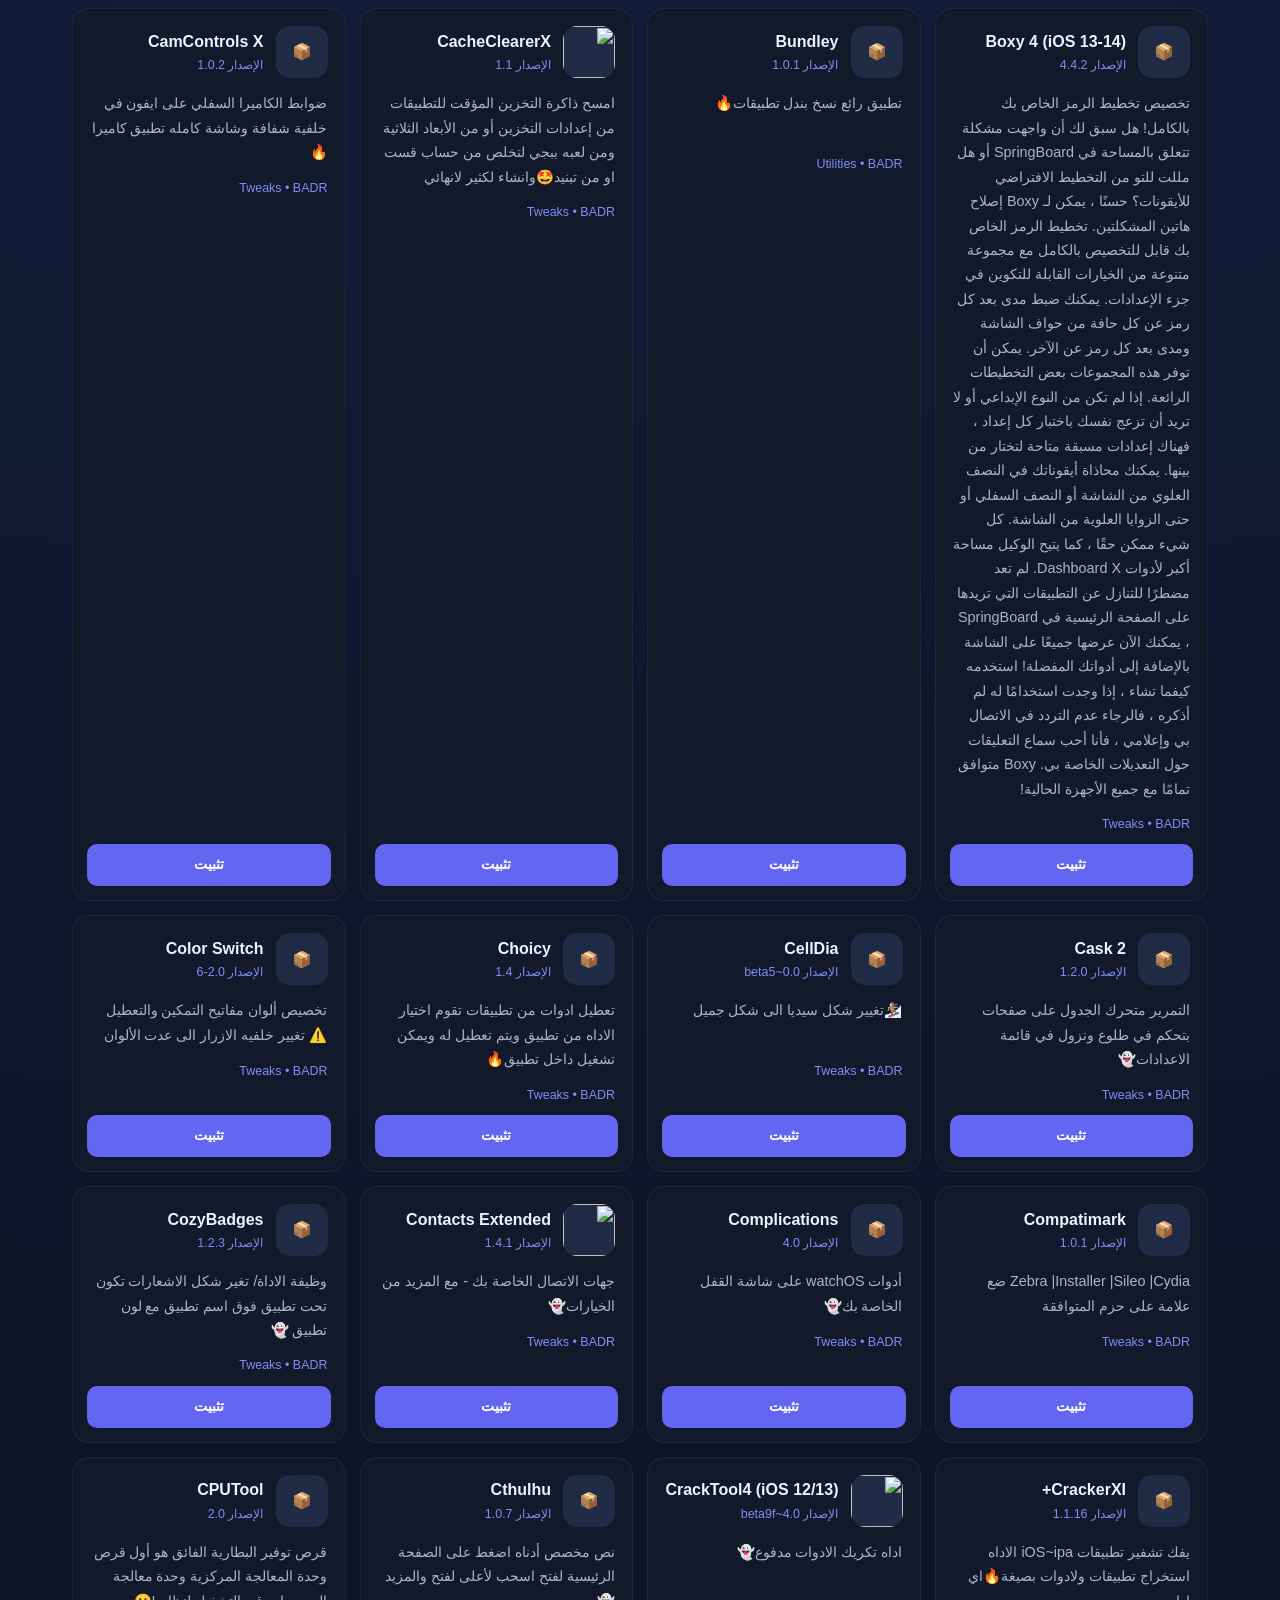
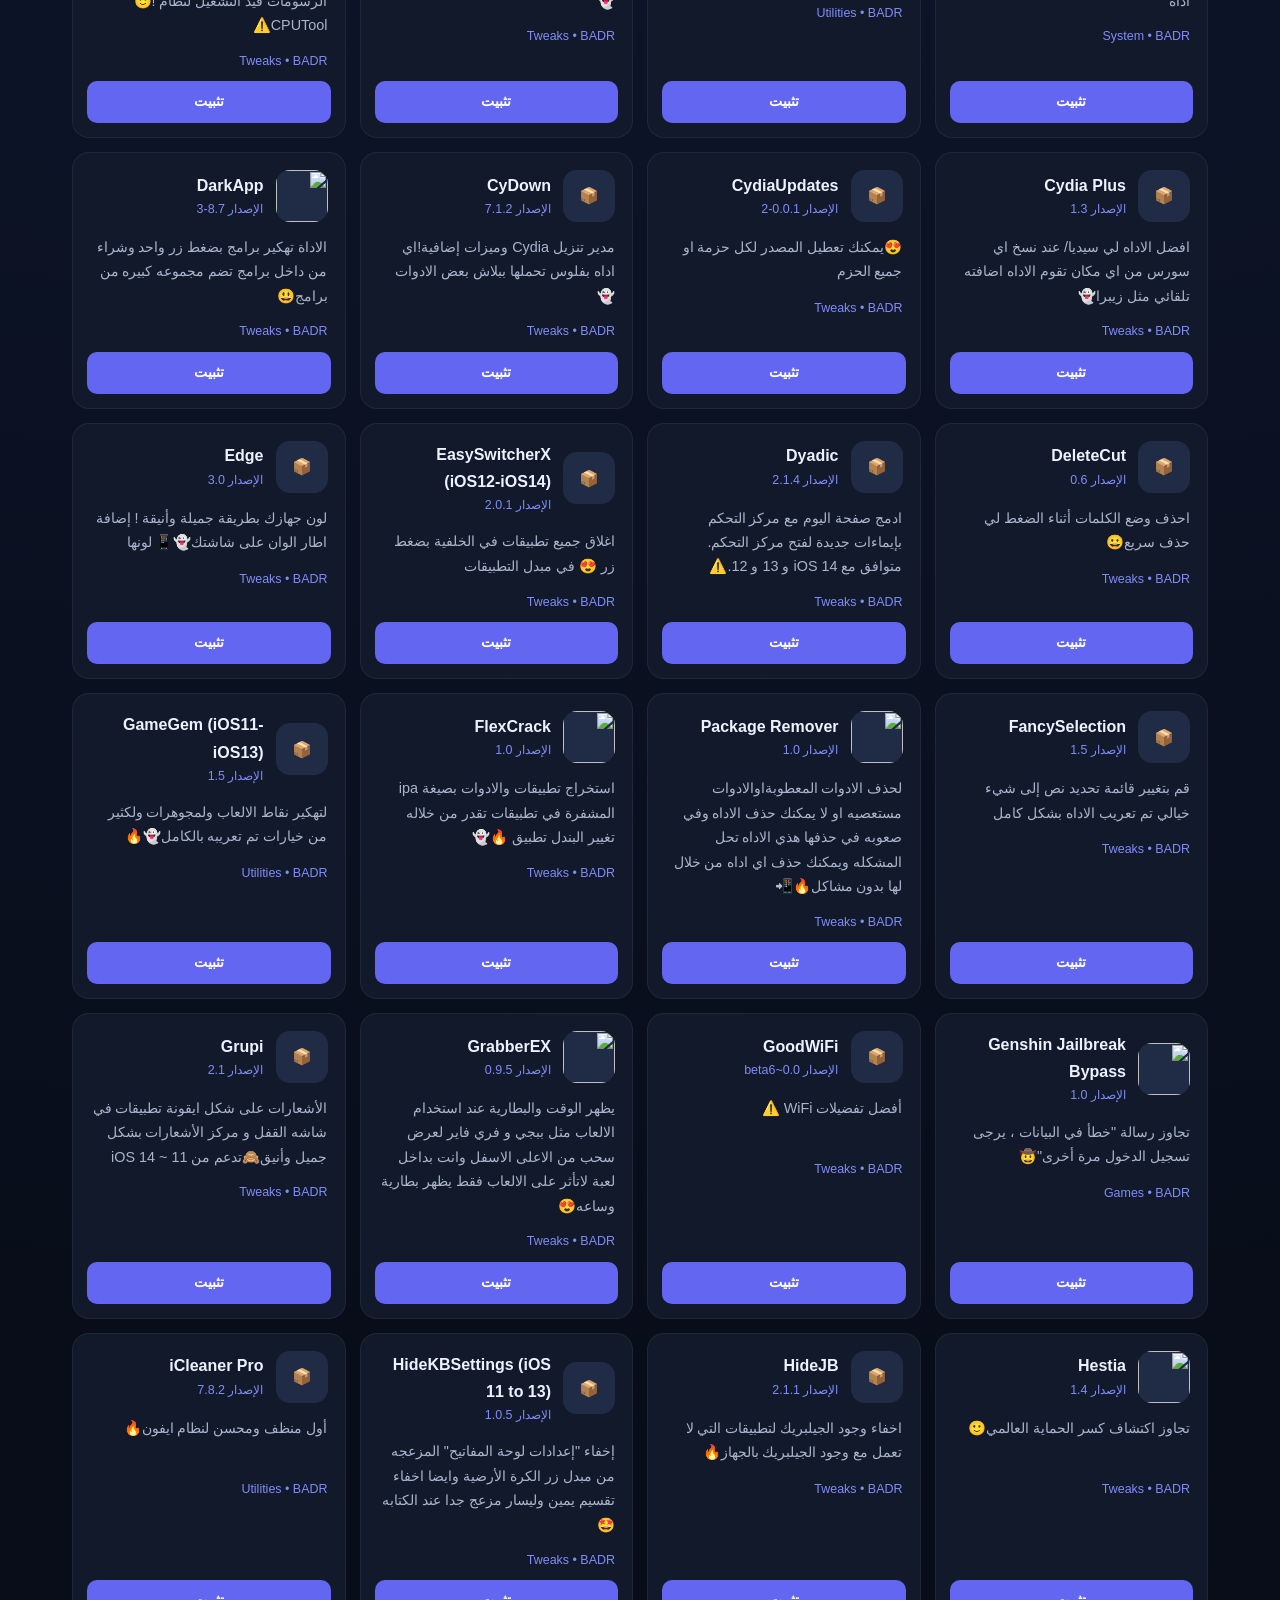
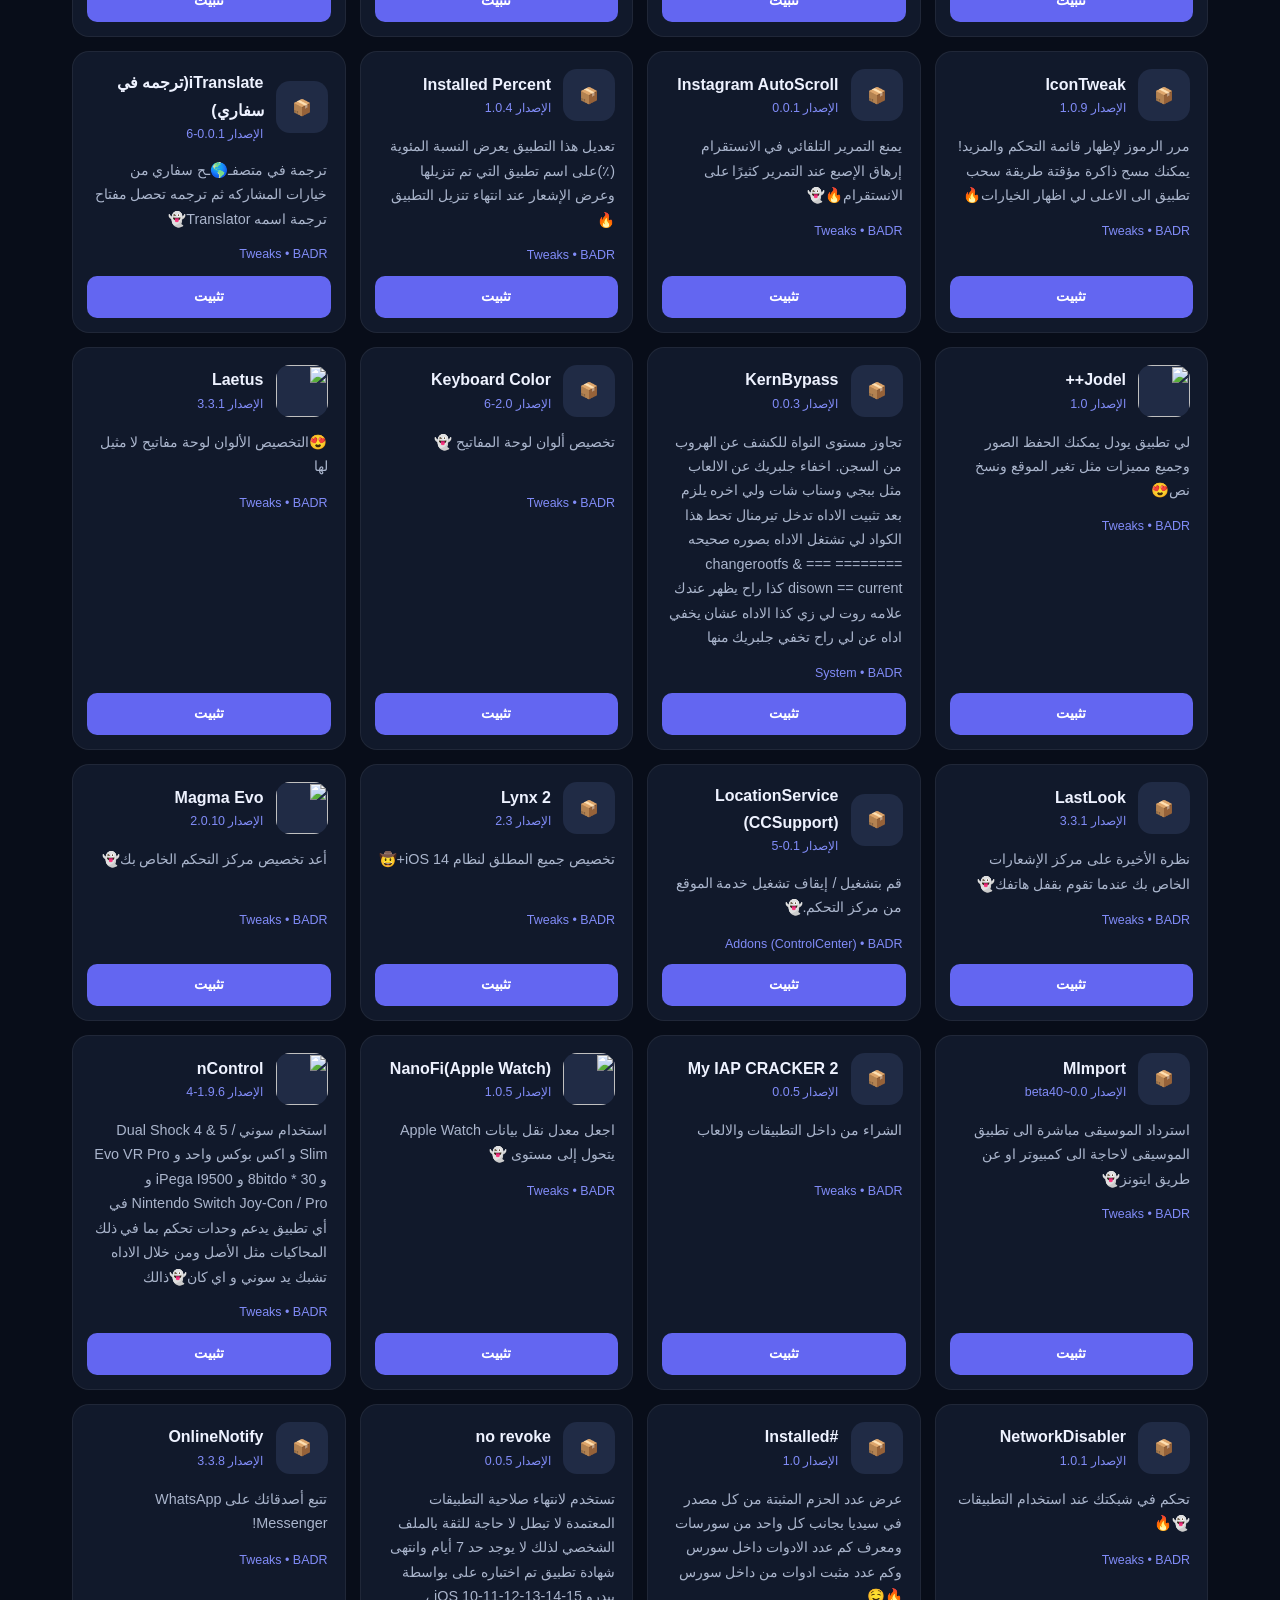
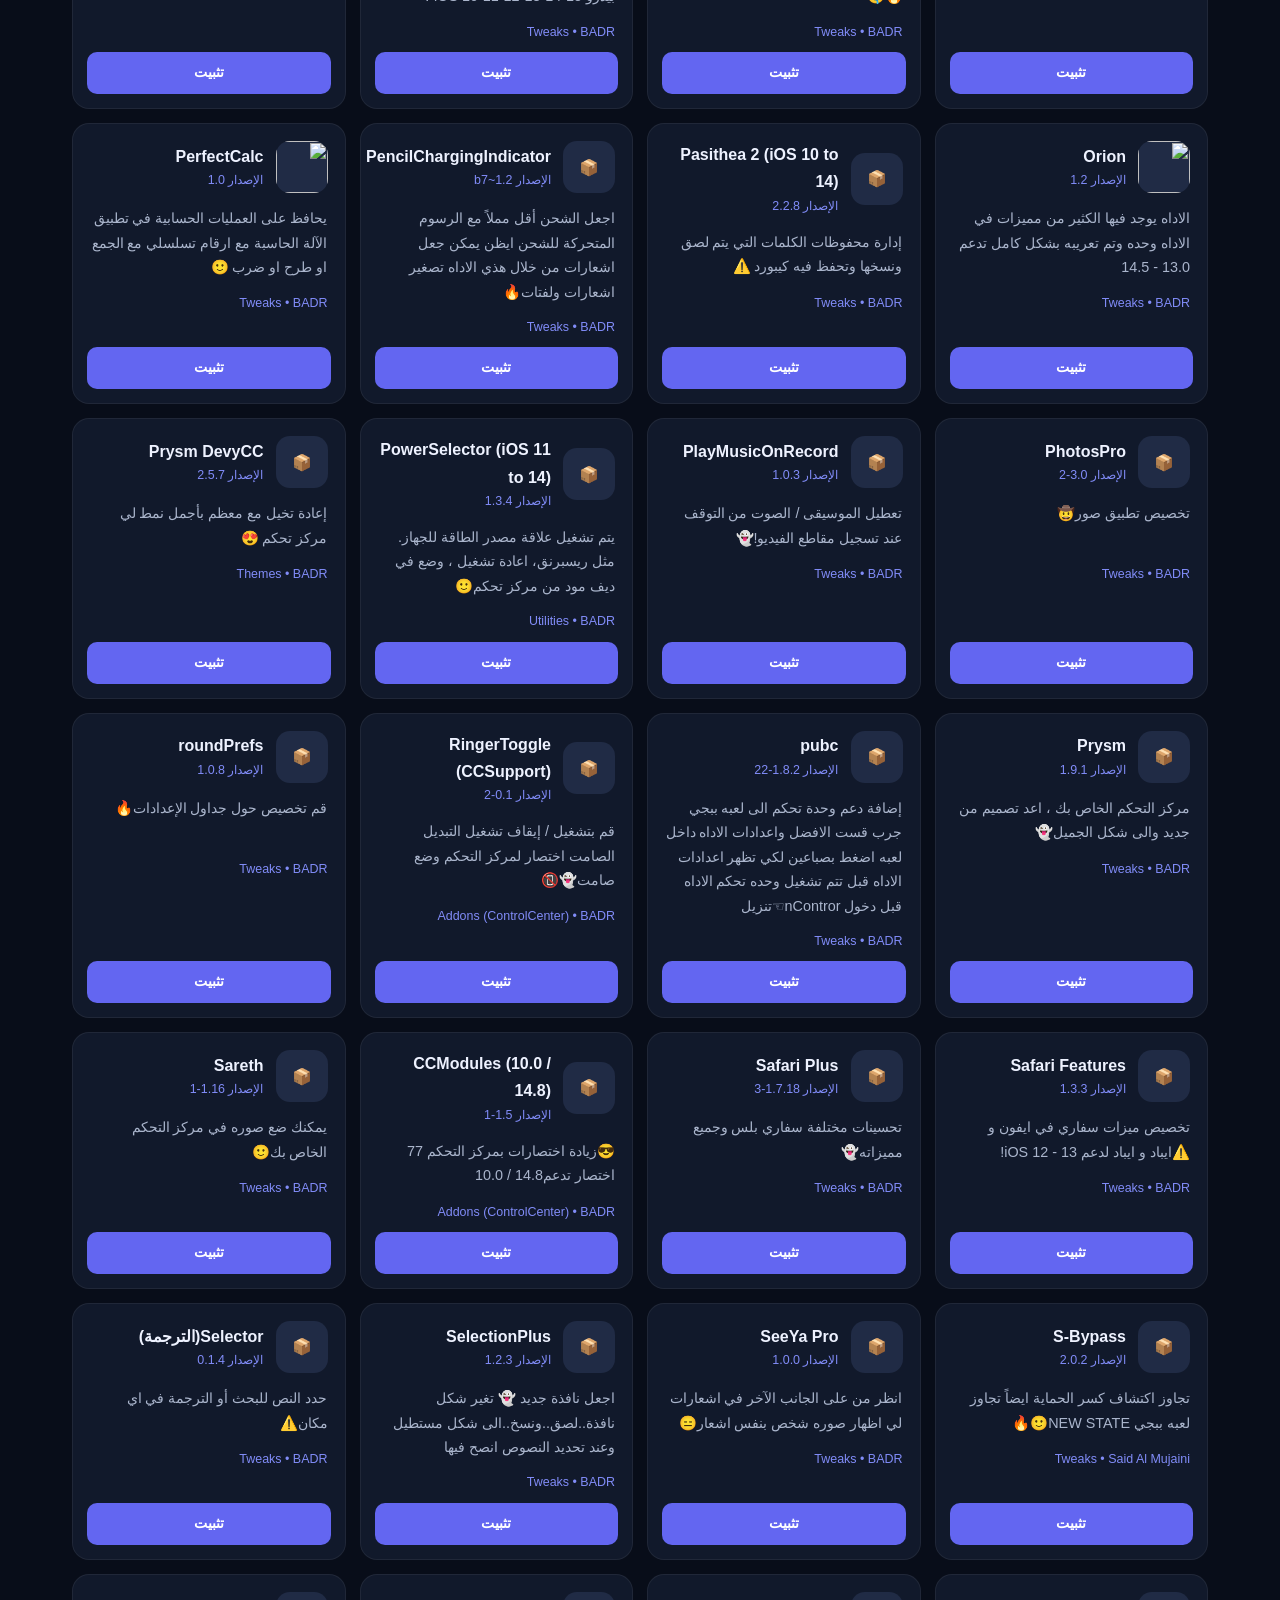
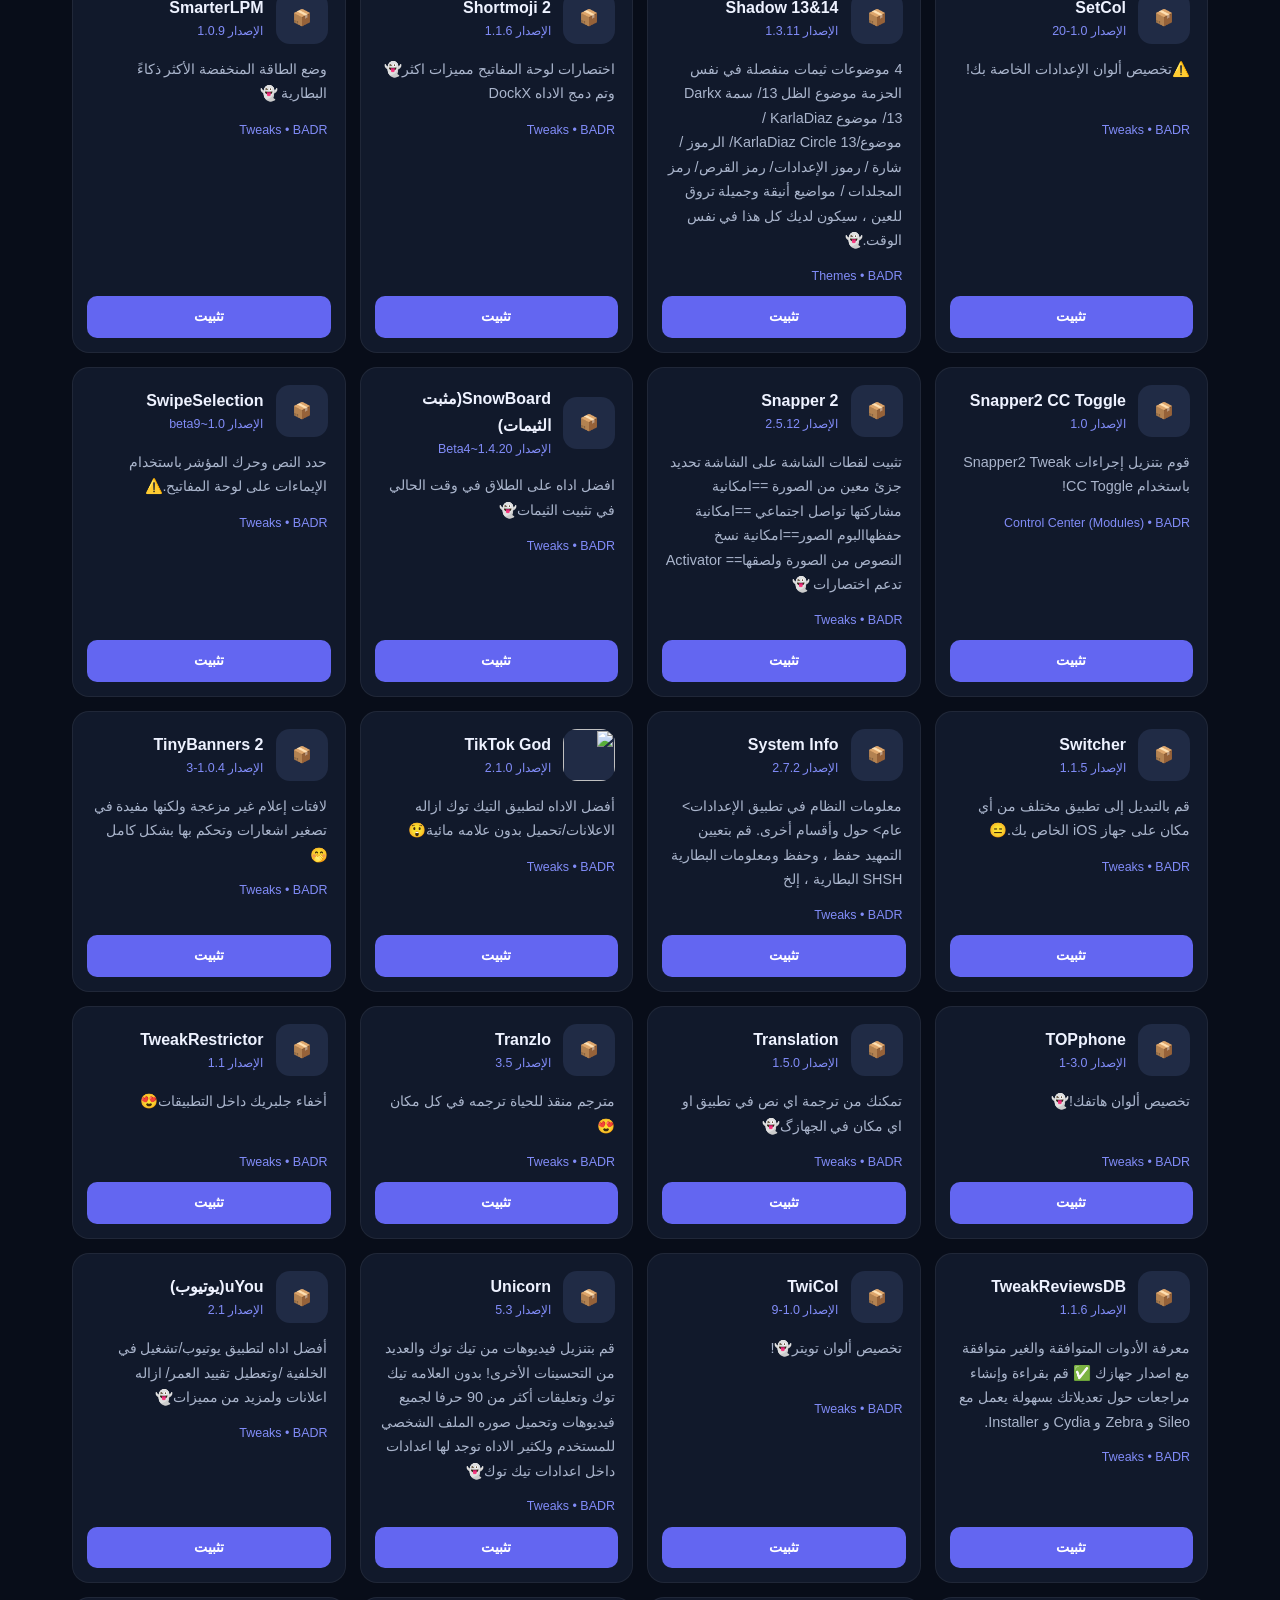
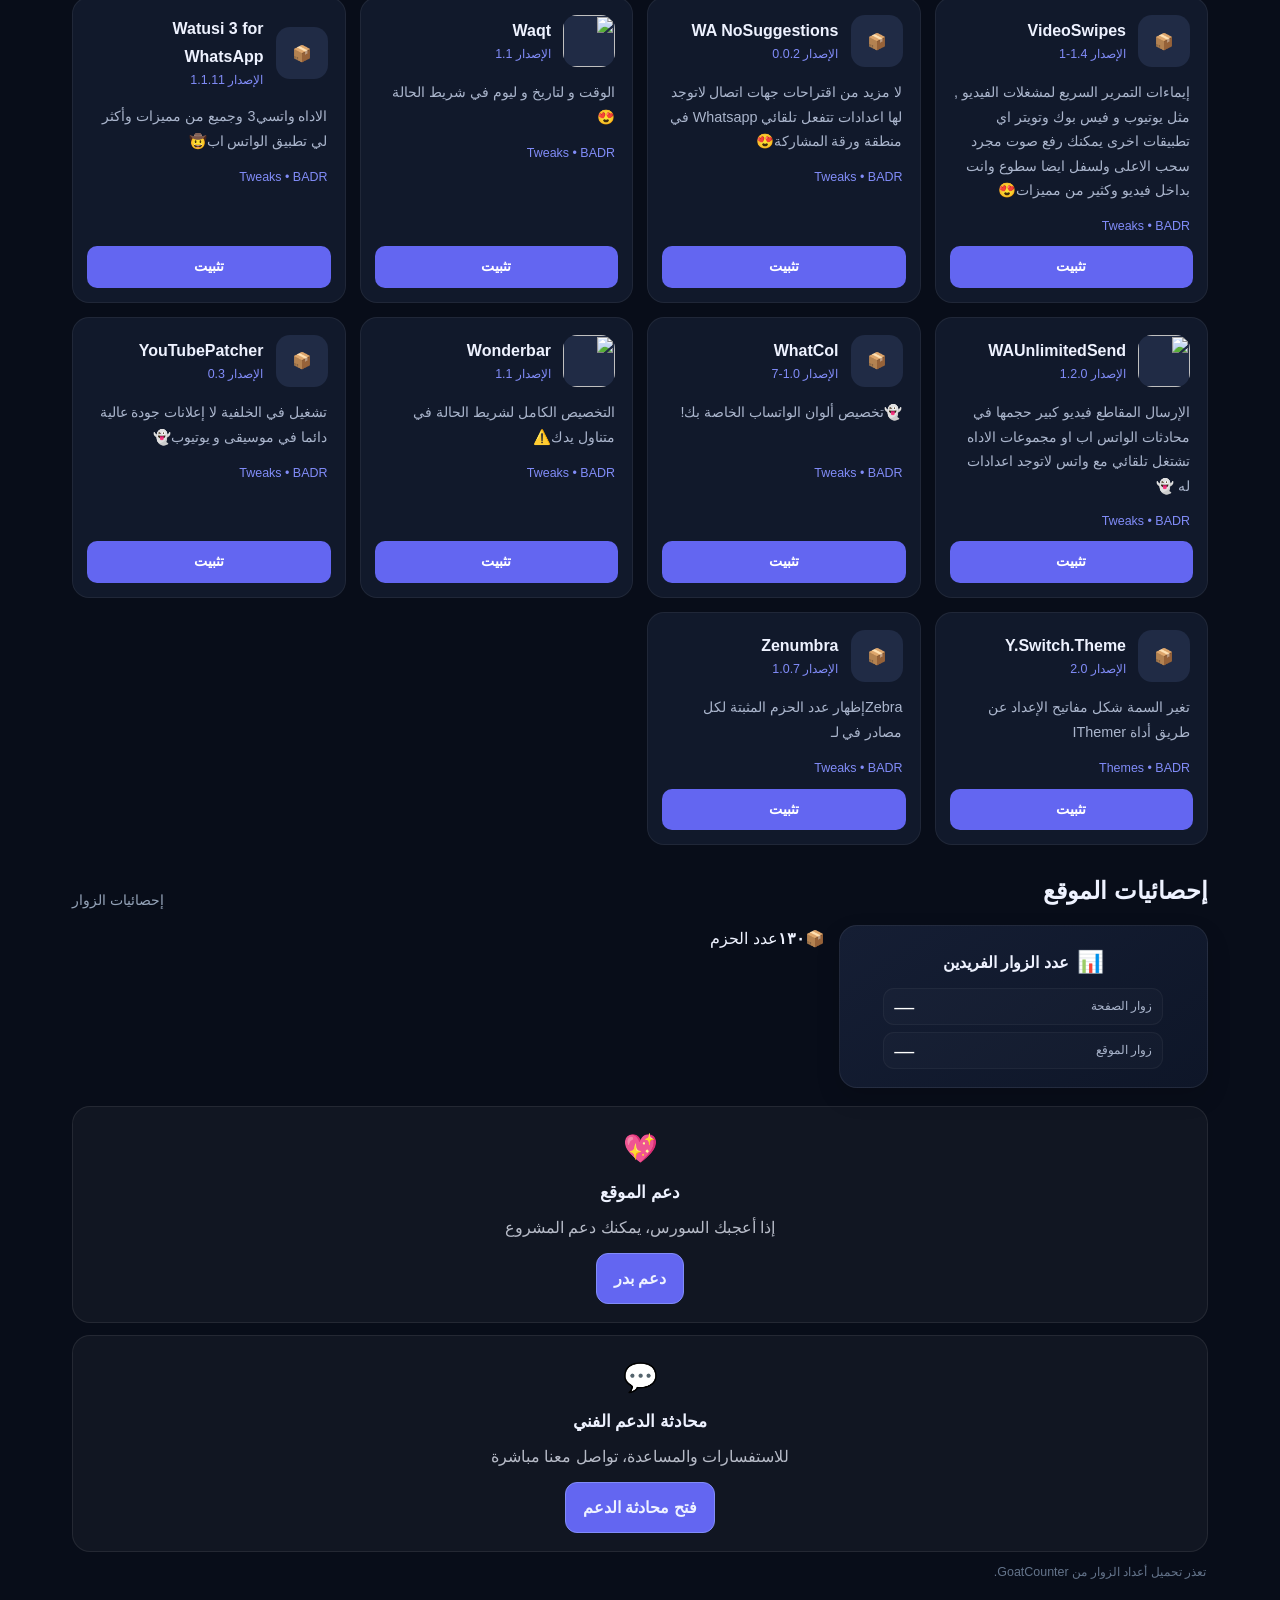
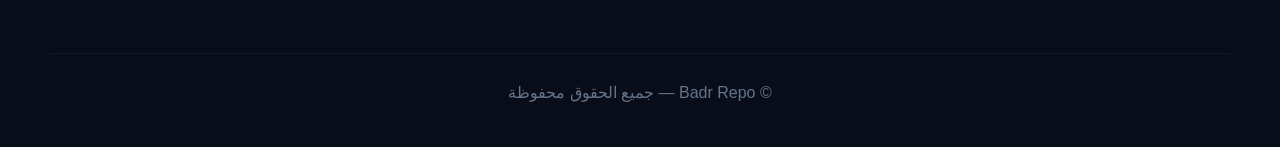
==== commit 99cec3bf: "إضافة أيقونة محادثة الدعم الفني أسفل إحصائيات الزوار" ====
--- a/index.html
+++ b/index.html
@@ -58,6 +58,12 @@
           <span style="display:block;margin-bottom:12px;opacity:.75">إذا أعجبك السورس، يمكنك دعم المشروع</span>
           <a class="btn primary" href="https://creators.sa/badr2024" target="_blank" rel="noopener noreferrer">دعم بدر</a>
         </div>
+        <div class="support-card" style="margin-top:12px;text-align:center;padding:18px;border-radius:18px;background:rgba(255,255,255,.04);border:1px solid rgba(255,255,255,.08)">
+          <div style="font-size:28px;margin-bottom:6px" aria-hidden="true">💬</div>
+          <strong style="display:block;font-size:17px;margin-bottom:6px">محادثة الدعم الفني</strong>
+          <span style="display:block;margin-bottom:12px;opacity:.75">للاستفسارات والمساعدة، تواصل معنا مباشرة</span>
+          <a class="btn primary" href="https://t.me/BADR20244" target="_blank" rel="noopener noreferrer">فتح محادثة الدعم</a>
+        </div>
         <p id="stats-status" class="section-note">يتم تحميل أعداد الزوار من GoatCounter.</p>
       </section>
     </main>
